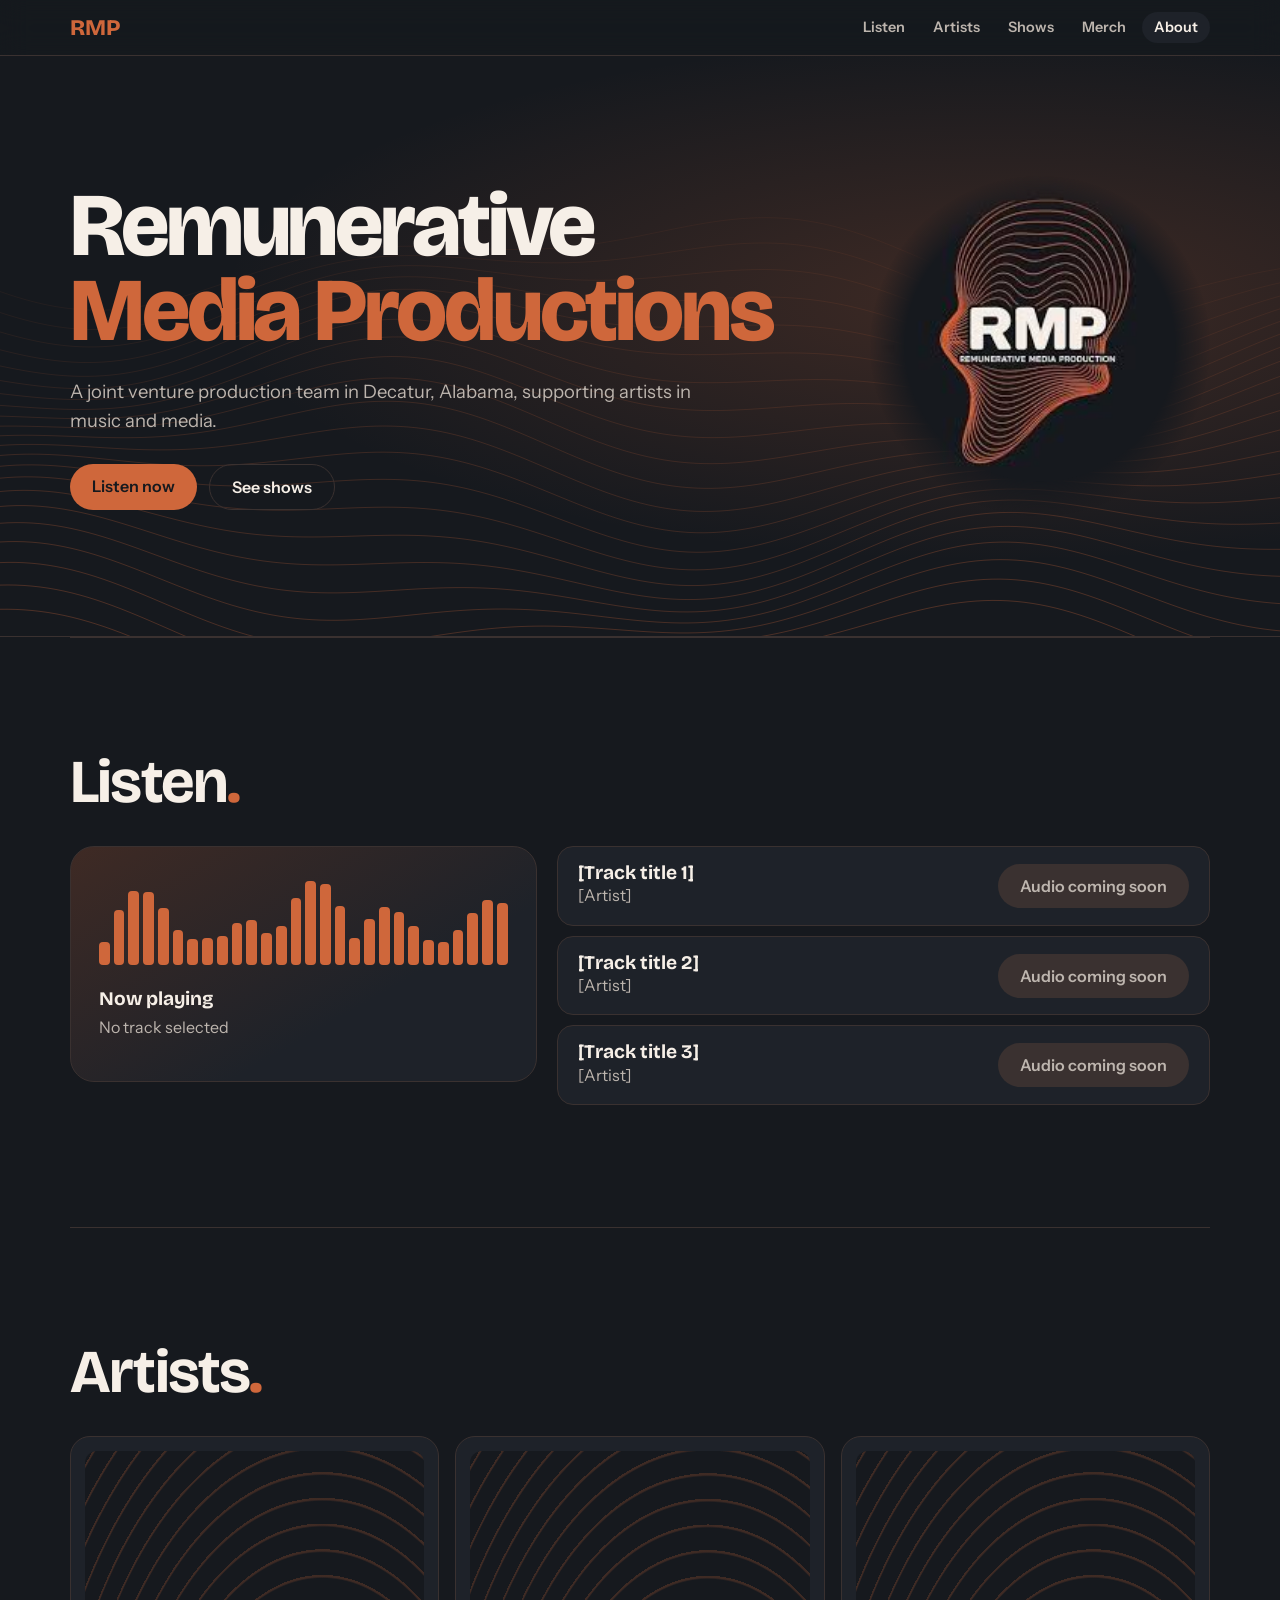
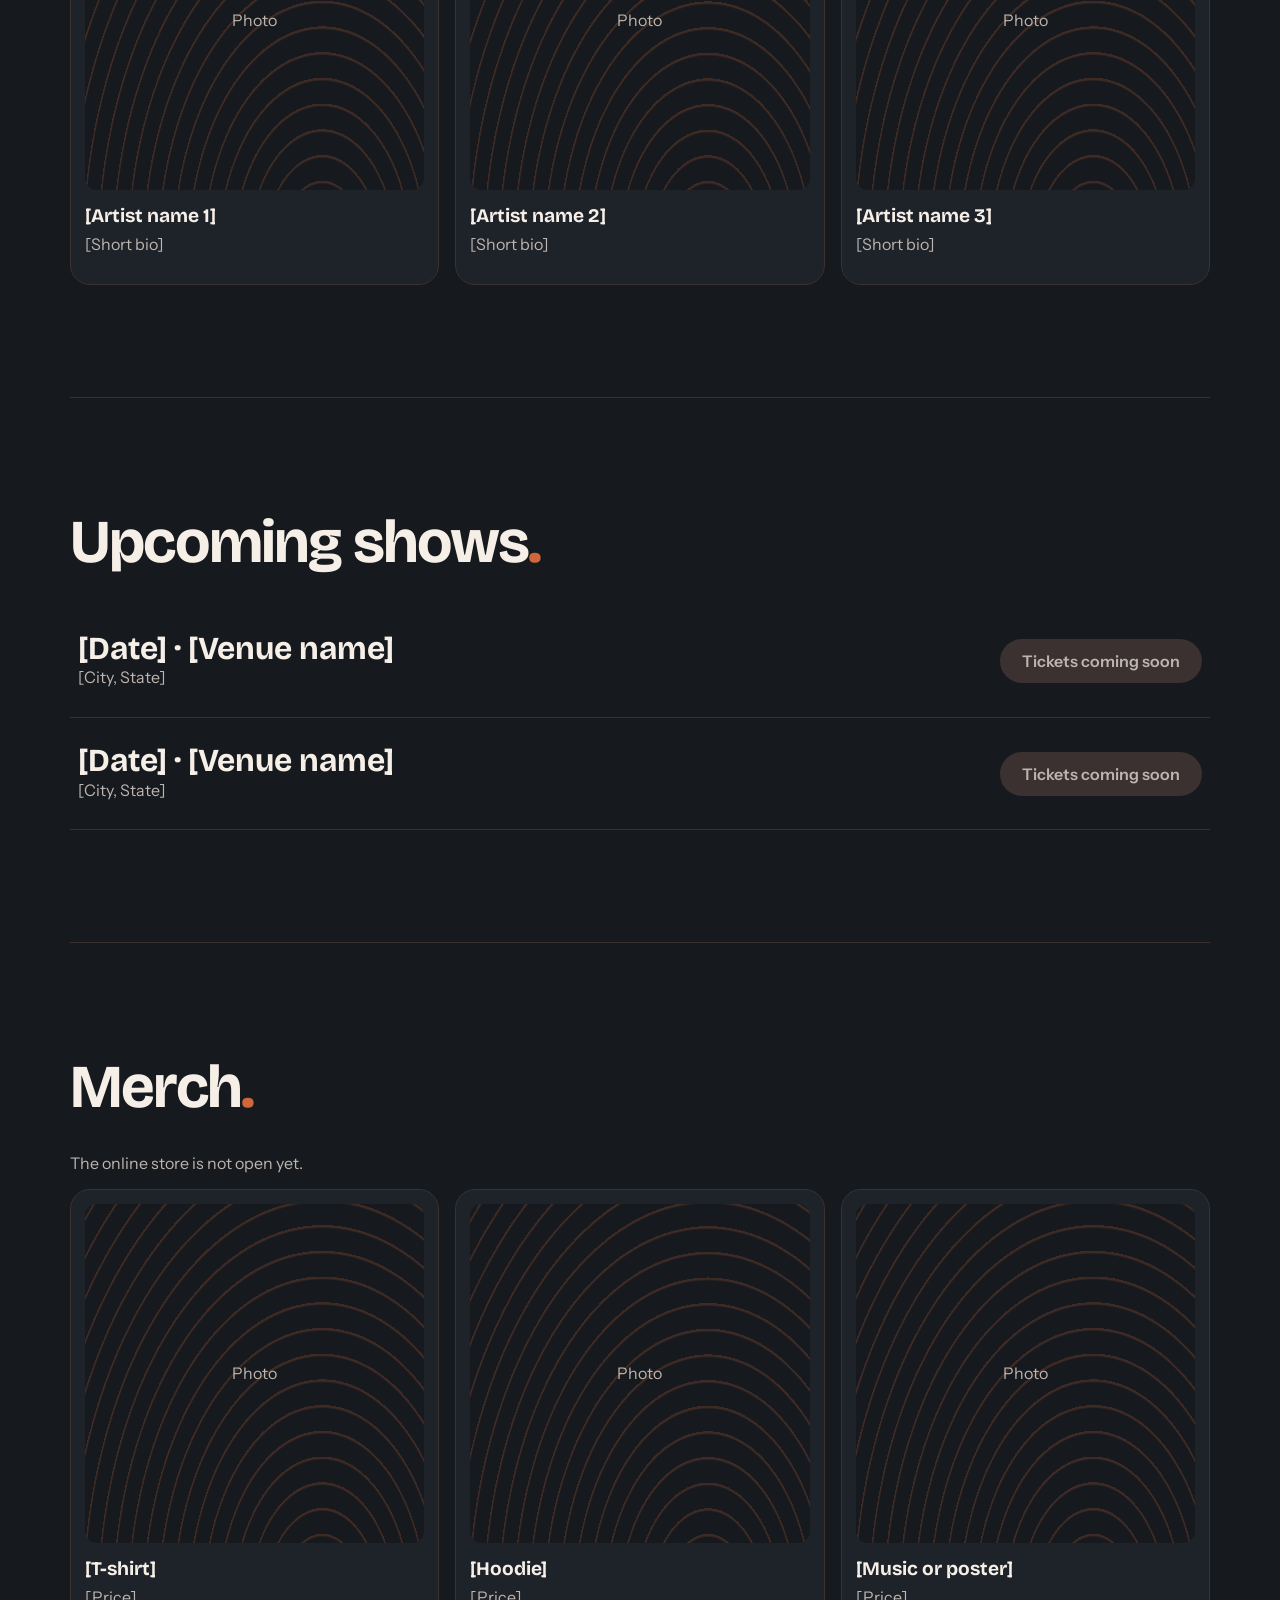
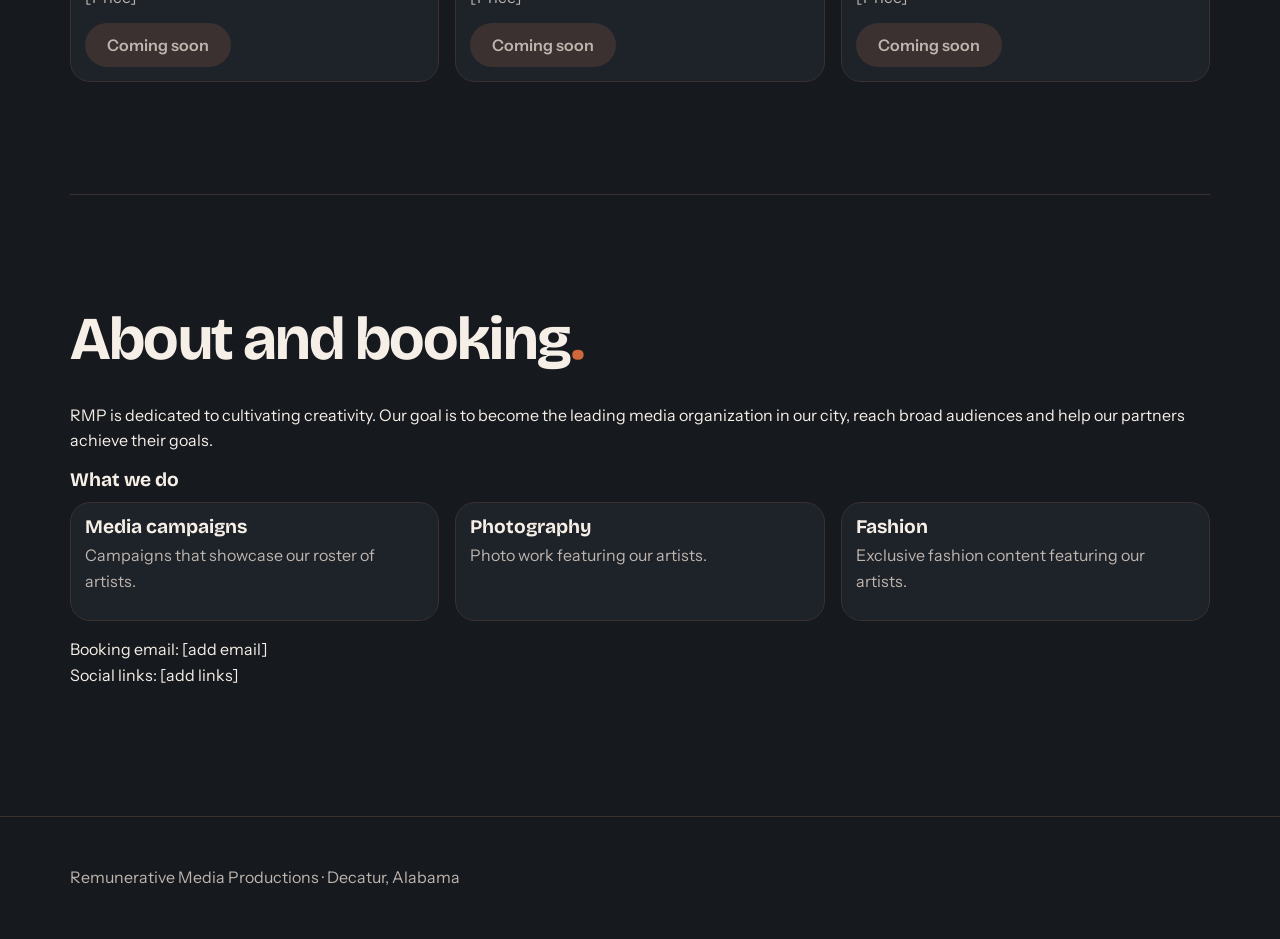
==== index.html @ e1a63968 "Create index.html" ====
<!doctype html>
<html lang="en">
<head>
<meta charset="utf-8">
<meta name="viewport" content="width=device-width,initial-scale=1,viewport-fit=cover">
<style>body{margin:0}img{max-width:100%}[hidden]{display:none!important}</style>
</head>
<body>
<title>Remunerative Media Productions</title>
<meta name="claude:viewport-fit-sides" content="cover">
<link rel="stylesheet" href="https://fonts.googleapis.com/css2?family=Bricolage+Grotesque:opsz,wght@12..96,500;12..96,800&family=Instrument+Sans:wght@400;600&display=swap">
<style>
/* Layout: sticky nav, type-led hero, stacked sections: listen, artists, shows, merch, about */
:root{--bg:#16191e;--panel:#1e2229;--fg:#f6efe7;--muted:#bdb5ae;--line:#3a3130;--accent:#cf673b;--on:#16191e;color-scheme:dark;
--display:"Bricolage Grotesque",system-ui,sans-serif;--body:"Instrument Sans",system-ui,sans-serif}
html{scroll-behavior:smooth}
body{background:var(--bg);color:var(--fg);font:16px/1.6 var(--body)}
.wrap{max-width:1000px;margin:auto;padding-left:max(16px,env(safe-area-inset-left,0px));padding-right:max(16px,env(safe-area-inset-right,0px))}
body::before{content:"";position:fixed;inset:0 0 auto;height:env(safe-area-inset-top,0px);background:var(--bg);z-index:10}
header{position:sticky;top:env(safe-area-inset-top,0px);background:var(--bg);border-bottom:1px solid var(--line);z-index:5}
nav{display:flex;flex-wrap:wrap;gap:4px 20px;align-items:center;padding-block:12px}
nav a{color:var(--fg);text-decoration:none;font-weight:600}nav a:hover{text-decoration:underline}
nav .logo{color:var(--accent)!important;font:800 1.4rem var(--display);margin-right:auto}
a:focus-visible,button:focus-visible{outline:3px solid var(--accent);outline-offset:2px}
h1,h2,h3{font-family:var(--display);line-height:1.05;margin:0;text-wrap:balance}
h1{font-size:clamp(2.6rem,9vw,5.5rem);font-weight:800}
h2{color:var(--accent);font-size:2rem;margin-bottom:20px}h3{font-size:1.2rem}
.hero{padding-block:48px;display:flex;flex-wrap:wrap-reverse;gap:24px;align-items:center;justify-content:space-between}.hero>div{flex:1 1 420px;min-width:0}.hero h1{font-size:clamp(2.2rem,7vw,4.2rem)}.hero img{width:225px;margin-inline:auto}.hero p{color:var(--muted);max-width:55ch;font-size:1.15rem}
section{padding-block:48px;border-top:1px solid var(--line);scroll-margin-top:70px}
button,.btn{font:600 1rem var(--body);background:var(--accent);color:var(--on);border:0;border-radius:4px;padding:10px 18px;cursor:pointer;text-decoration:none;display:inline-block}
button:disabled{background:var(--line);color:var(--muted);cursor:default}
.grid{display:grid;grid-template-columns:repeat(auto-fit,minmax(220px,1fr));gap:16px}
.card{background:var(--panel);border:1px solid var(--line);padding:16px;min-width:0}
.art{aspect-ratio:1;border:2px dashed var(--line);display:grid;place-items:center;color:var(--muted);margin-bottom:12px}
.card p,.sub{color:var(--muted);margin:6px 0 12px}
ul{list-style:none;margin:0;padding:0}
li.row{display:flex;flex-wrap:wrap;gap:8px 20px;align-items:center;justify-content:space-between;padding:14px 0;border-bottom:1px solid var(--line)}
li.row div{min-width:0}li.row span{display:block;color:var(--muted)}
audio{width:100%;margin-top:16px}
footer{border-top:1px solid var(--line);padding-block:24px;color:var(--muted)}

/* modern layer */
:root{--glow:rgba(207,103,59,.22)}
body{overflow-x:clip}
.wrap{max-width:1140px}
header{background:rgba(22,25,30,.72);backdrop-filter:blur(14px);-webkit-backdrop-filter:blur(14px)}
nav a:not(.logo){font-size:.9rem;padding:4px 12px;border-radius:99px;color:var(--muted);transition:.2s}
nav a:not(.logo):hover,nav a[aria-current]{background:var(--panel);color:var(--fg);text-decoration:none}
nav{gap:4px}
button,.btn{border-radius:99px;padding:12px 22px;transition:transform .2s,box-shadow .2s}
button:not(:disabled):hover,.btn:hover{transform:translateY(-2px);box-shadow:0 8px 24px var(--glow)}
.ghost{background:transparent;color:var(--fg);border:1px solid var(--line)}
.stage{position:relative;isolation:isolate;border-bottom:1px solid var(--line);background:radial-gradient(ellipse at 78% 42%,var(--glow),transparent 55%)}
#waves{position:absolute;inset:0;width:100%;height:100%;z-index:-1;opacity:.35}
.hero{padding-block:clamp(56px,10vw,120px);flex-wrap:wrap-reverse}
.hero>div{flex-basis:520px}
.hero h1{font-size:clamp(2.3rem,8.4vw,5.6rem);letter-spacing:-.035em;line-height:.95}
.hero h1 em{font-style:normal;color:var(--accent);display:block}
.hero p{margin:24px 0 28px}
.actions{display:flex;flex-wrap:wrap;gap:12px}
.hero img{width:min(340px,80vw);height:auto;border-radius:50%;-webkit-mask-image:radial-gradient(circle,#000 56%,transparent 71%);mask-image:radial-gradient(circle,#000 56%,transparent 71%)}
section{padding-block:clamp(64px,9vw,112px);scroll-margin-top:90px}
h2{color:var(--fg);font-size:clamp(2.2rem,6vw,3.8rem);letter-spacing:-.03em;margin-bottom:32px}
h2::after{content:".";color:var(--accent)}
.card{border-radius:20px;padding:14px;transition:transform .25s,border-color .25s}
.card:hover{transform:translateY(-6px);border-color:var(--accent)}
.art{border:0;border-radius:12px;background:repeating-radial-gradient(ellipse at 70% 120%,transparent 0 13px,var(--glow) 14px 15px),var(--bg);margin-bottom:16px}
.deck{display:grid;grid-template-columns:minmax(0,1fr) minmax(0,1.4fr);gap:20px;align-items:start}
.now{background:linear-gradient(150deg,var(--glow),var(--panel) 65%);border:1px solid var(--line);border-radius:24px;padding:28px}
.bars{display:flex;align-items:end;gap:4px;height:90px;margin-bottom:24px}
.bars i{flex:1;background:var(--accent);border-radius:4px;height:var(--h);transform-origin:bottom}
.playing .bars i{animation:beat .8s ease-in-out infinite alternate;animation-delay:var(--d)}
@keyframes beat{to{transform:scaleY(.3)}}
#tracks li.row{background:var(--panel);border:1px solid var(--line);border-radius:16px;padding:16px 20px;margin-bottom:10px}
#showList li.row{padding:26px 8px;transition:background .2s,padding .2s}
#showList li.row:hover{background:var(--panel);padding-inline:20px}
#showList h3{font-size:clamp(1.3rem,3.5vw,2rem)}
footer{padding-block:48px}
@media(max-width:720px){.deck{grid-template-columns:minmax(0,1fr)}nav .logo{width:100%}nav a:not(.logo){padding:4px 8px}section{scroll-margin-top:110px}}
@media(prefers-reduced-motion:reduce){html{scroll-behavior:auto}*{transition:none!important;animation:none!important}}
</style>
<header><nav class="wrap" aria-label="Main">
<a class="logo" href="#home">RMP</a><a href="#listen">Listen</a><a href="#artists">Artists</a><a href="#shows">Shows</a><a href="#merch">Merch</a><a href="#about">About</a>
</nav></header>
<main>
<div class="stage"><canvas id="waves" aria-hidden="true"></canvas><div class="hero wrap" id="home"><div><h1>Remunerative <em>Media Productions</em></h1>
<p>A joint venture production team in Decatur, Alabama, supporting artists in music and media.</p><div class="actions"><a class="btn" href="#listen">Listen now</a><a class="btn ghost" href="#shows">See shows</a></div></div><img src="[data-uri]" width="225" height="225" alt="RMP logo: Remunerative Media Production"></div></div>
<div class="wrap">
<section id="listen"><h2>Listen</h2><div class="deck"><div class="now" id="deck"><div class="bars" id="bars" aria-hidden="true"></div><h3>Now playing</h3><p class="sub" id="now" aria-live="polite">No track selected</p><audio id="player" controls hidden></audio></div><ul id="tracks"></ul></div></section>
<section id="artists"><h2>Artists</h2><div class="grid" id="artistList"></div></section>
<section id="shows"><h2>Upcoming shows</h2><ul id="showList"></ul></section>
<section id="merch"><h2>Merch</h2><p class="sub">The online store is not open yet.</p><div class="grid" id="merchList"></div></section>
<section id="about"><h2>About and booking</h2><p>RMP is dedicated to cultivating creativity. Our goal is to become the leading media organization in our city, reach broad audiences and help our partners achieve their goals.</p><h3>What we do</h3><div class="grid" style="margin:12px 0"><div class="card"><h3>Media campaigns</h3><p>Campaigns that showcase our roster of artists.</p></div><div class="card"><h3>Photography</h3><p>Photo work featuring our artists.</p></div><div class="card"><h3>Fashion</h3><p>Exclusive fashion content featuring our artists.</p></div></div><p>Booking email: [add email]<br>Social links: [add links]</p></section>
</div></main>
<footer><div class="wrap">Remunerative Media Productions · Decatur, Alabama</div></footer>
<script>
/* EDIT YOUR CONTENT HERE. For audio, set src to an MP3 path such as "music/song.mp3". For merch, set url to a store product link. */
const tracks=[{title:"[Track title 1]",artist:"[Artist]",src:""},{title:"[Track title 2]",artist:"[Artist]",src:""},{title:"[Track title 3]",artist:"[Artist]",src:""}];
const artists=[{name:"[Artist name 1]",bio:"[Short bio]"},{name:"[Artist name 2]",bio:"[Short bio]"},{name:"[Artist name 3]",bio:"[Short bio]"}];
const shows=[{date:"[Date]",venue:"[Venue name]",city:"[City, State]",url:""},{date:"[Date]",venue:"[Venue name]",city:"[City, State]",url:""}];
const merch=[{name:"[T-shirt]",price:"[Price]",url:""},{name:"[Hoodie]",price:"[Price]",url:""},{name:"[Music or poster]",price:"[Price]",url:""}];

function el(tag,text,cls){const e=document.createElement(tag);if(text)e.textContent=text;if(cls)e.className=cls;return e}
function action(url,label,off){if(url){const a=el("a",label,"btn");a.href=url;a.target="_blank";a.rel="noopener";return a}const b=el("button",off);b.disabled=true;return b}
function row(title,detail,control){const li=el("li","","row"),d=el("div");d.append(el("h3",title),el("span",detail));li.append(d,control);return li}
const player=document.getElementById("player"),now=document.getElementById("now");
tracks.forEach(t=>{const b=el("button",t.src?"Play":"Audio coming soon");b.disabled=!t.src;
b.onclick=()=>{player.hidden=false;player.src=t.src;now.textContent="Selected: "+t.title;player.play().catch(()=>now.textContent="Could not play "+t.title+". Check the file path.")};
document.getElementById("tracks").append(row(t.title,t.artist,b))});
function card(box,title,detail,extra){const c=el("div","","card");c.append(el("div","Photo","art"),el("h3",title),el("p",detail));if(extra)c.append(extra);document.getElementById(box).append(c)}
artists.forEach(a=>card("artistList",a.name,a.bio));
merch.forEach(m=>card("merchList",m.name,m.price,action(m.url,"Buy","Coming soon")));
shows.forEach(s=>document.getElementById("showList").append(row(s.date+" · "+s.venue,s.city,action(s.url,"Tickets","Tickets coming soon"))));

for(let i=0;i<28;i++){const b=document.createElement("i");b.style.setProperty("--h",(25+70*Math.abs(Math.sin(i*.55)*Math.cos(i*.21)))+"%");b.style.setProperty("--d",-(i%7)*.13+"s");document.getElementById("bars").append(b)}
["playing","pause","ended","emptied","waiting"].forEach(n=>player.addEventListener(n,()=>document.getElementById("deck").classList.toggle("playing",n==="playing")));
const cv=document.getElementById("waves"),cx=cv.getContext("2d"),still=matchMedia("(prefers-reduced-motion: reduce)");
let seen=true;
function draw(t){const w=cv.clientWidth,h=cv.clientHeight,r=Math.min(devicePixelRatio||1,2);
if(cv.width!==Math.round(w*r)||cv.height!==Math.round(h*r)){cv.width=Math.round(w*r);cv.height=Math.round(h*r)}
cx.setTransform(r,0,0,r,0,0);cx.clearRect(0,0,w,h);cx.strokeStyle="#cf673b";cx.lineWidth=1;
for(let k=0;k<22;k++){cx.beginPath();for(let x=0;x<=w+8;x+=8){const y=h*.35+k*h*.032+Math.sin(x*.006+k*.22+t*.00035)*34+Math.sin(x*.013-k*.13+t*.0002)*18;x?cx.lineTo(x,y):cx.moveTo(x,y)}cx.globalAlpha=.2+k/32;cx.stroke()}}
function loop(t){if(seen)draw(still.matches?0:t);requestAnimationFrame(loop)}
new IntersectionObserver(e=>seen=e[0].isIntersecting).observe(cv);requestAnimationFrame(loop);
const links=[...document.querySelectorAll('nav a:not(.logo)')];
const spy=new IntersectionObserver(es=>es.forEach(e=>{if(e.isIntersecting)links.forEach(a=>a.hash==="#"+e.target.id?a.setAttribute("aria-current","true"):a.removeAttribute("aria-current"))}),{rootMargin:"-30% 0px -60% 0px"});
document.querySelectorAll("section").forEach(x=>spy.observe(x));
</script>
</body>
</html>
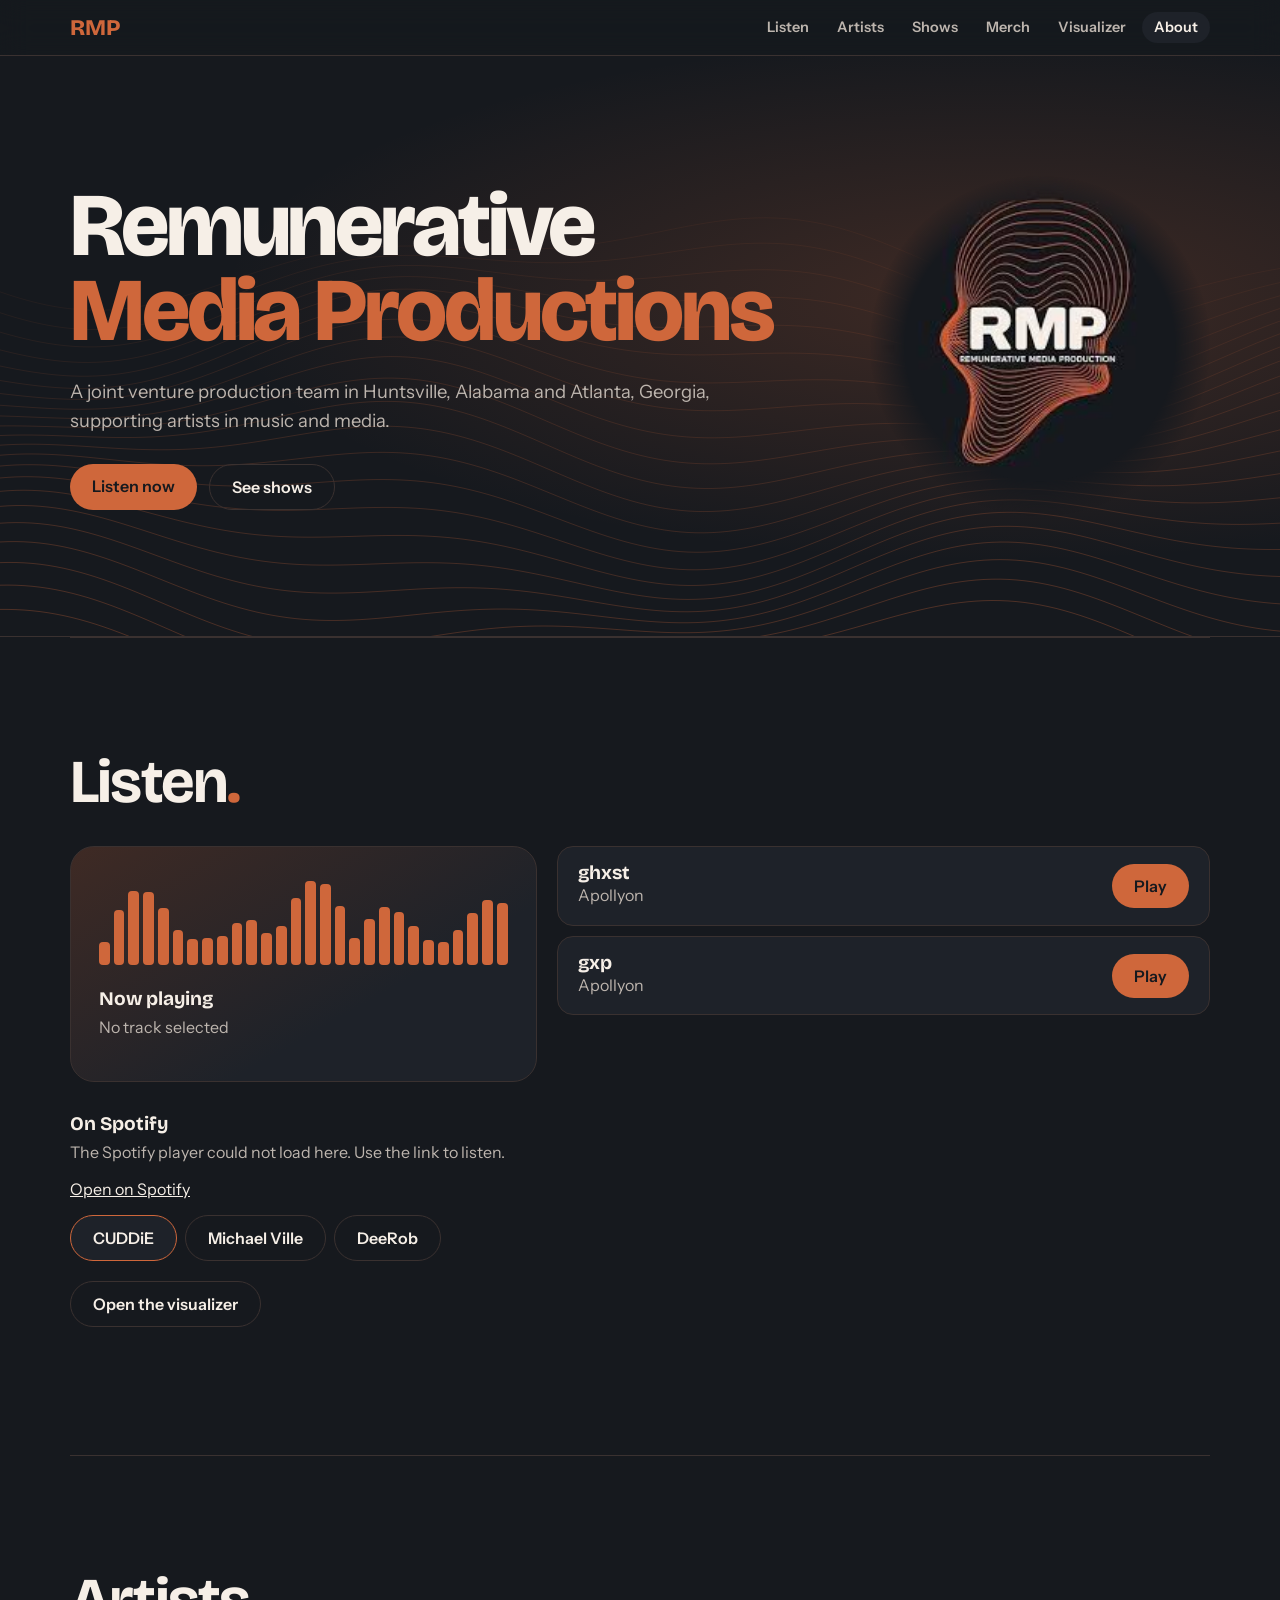
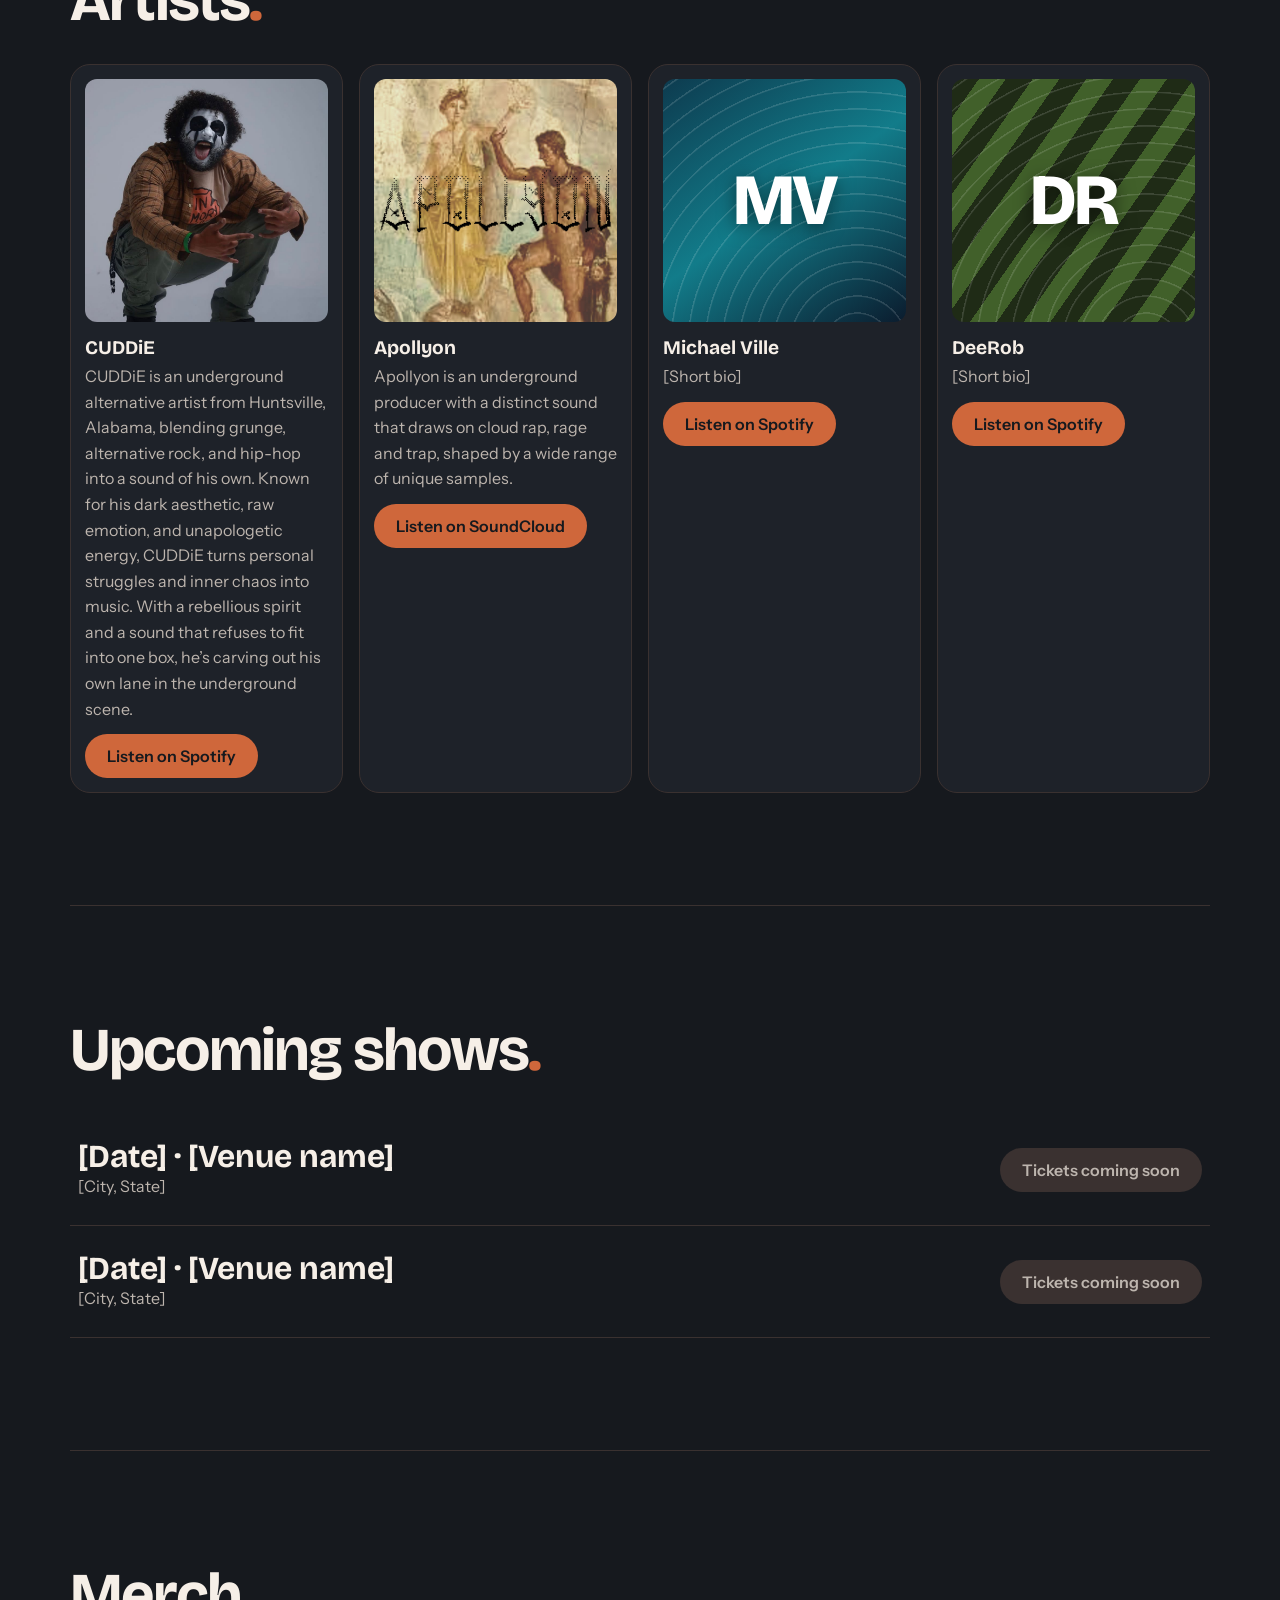
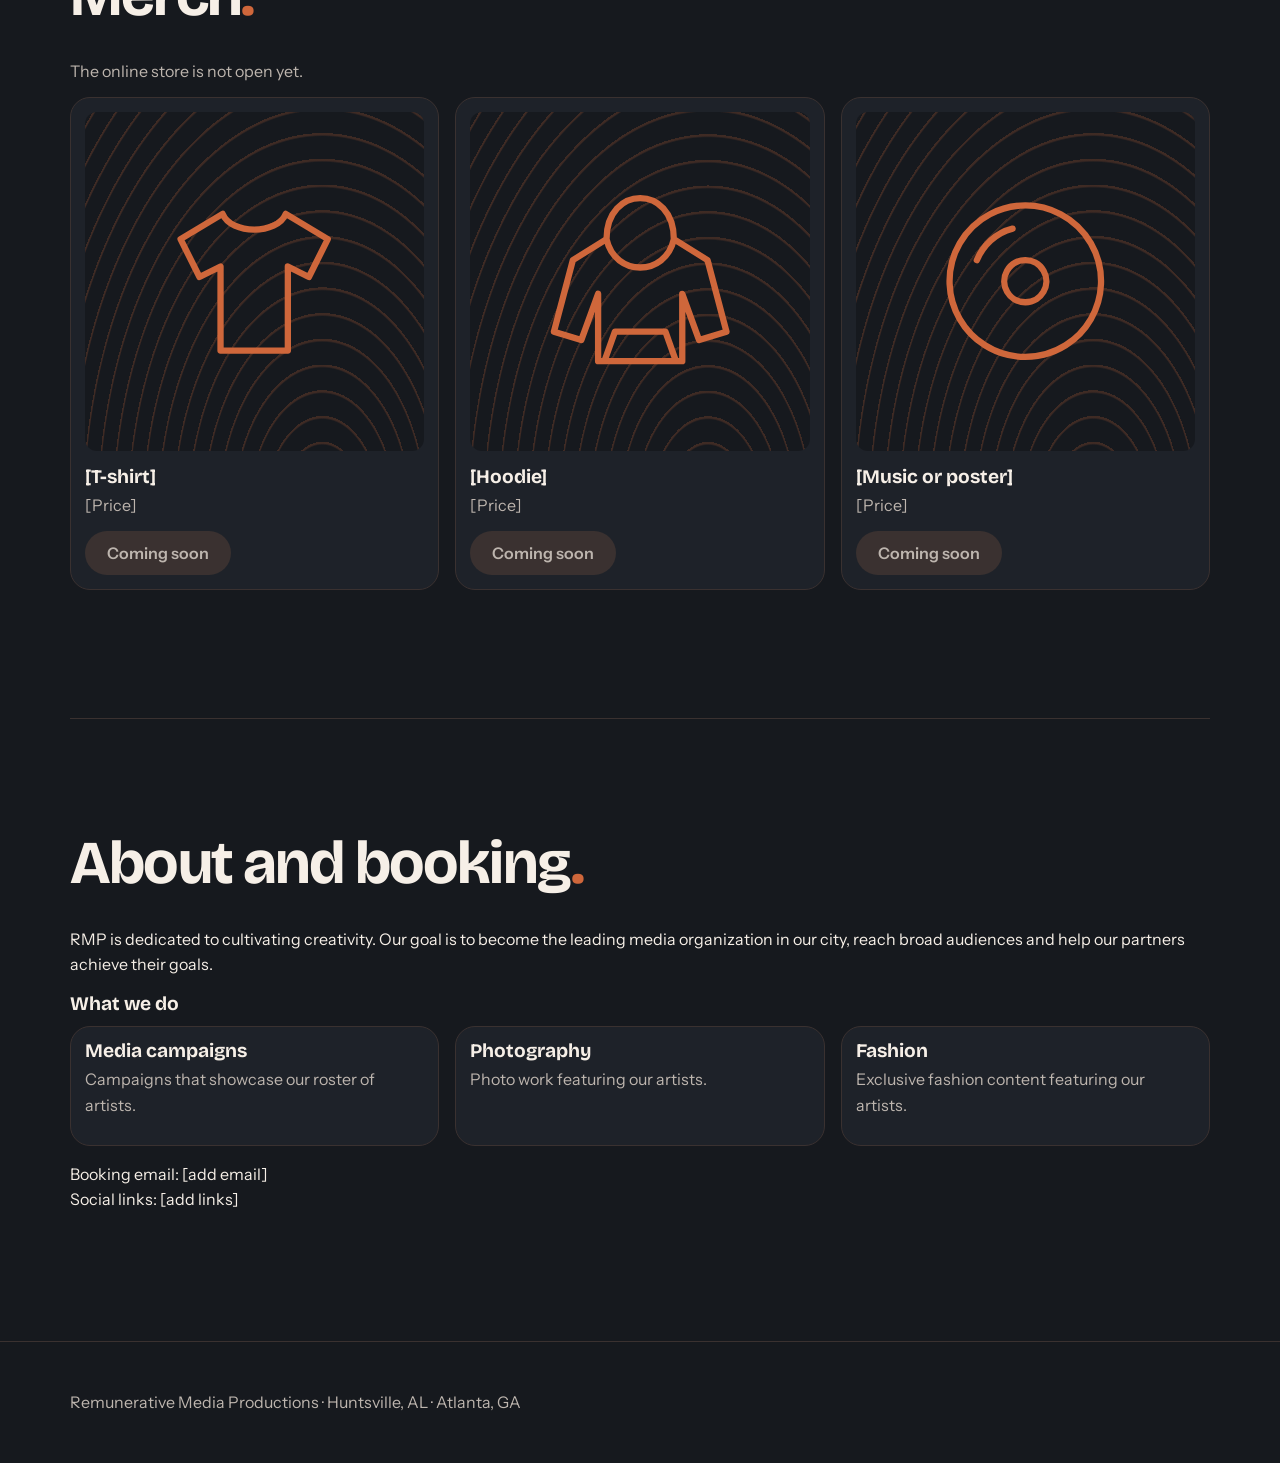
==== commit 731459e0: "changes" ====
--- a/index.html
+++ b/index.html
@@ -4,8 +4,6 @@
 <meta charset="utf-8">
 <meta name="viewport" content="width=device-width,initial-scale=1,viewport-fit=cover">
 <style>body{margin:0}img{max-width:100%}[hidden]{display:none!important}</style>
-</head>
-<body>
 <title>Remunerative Media Productions</title>
 <meta name="claude:viewport-fit-sides" content="cover">
 <link rel="stylesheet" href="https://fonts.googleapis.com/css2?family=Bricolage+Grotesque:opsz,wght@12..96,500;12..96,800&family=Instrument+Sans:wght@400;600&display=swap">
@@ -78,38 +76,67 @@
 footer{padding-block:48px}
 @media(max-width:720px){.deck{grid-template-columns:minmax(0,1fr)}nav .logo{width:100%}nav a:not(.logo){padding:4px 8px}section{scroll-margin-top:110px}}
 @media(prefers-reduced-motion:reduce){html{scroll-behavior:auto}*{transition:none!important;animation:none!important}}
+.spotify{margin:32px 0 20px}.spotify:empty{display:none}
+.sp-list{display:flex;flex-wrap:wrap;gap:8px;margin:12px 0}
+.sp-list button{background:transparent;color:var(--fg);border:1px solid var(--line)}.sp-list button[aria-pressed="true"]{border-color:var(--accent);background:var(--panel)}
+.sp-out{color:var(--fg)}
+.shot{width:100%;aspect-ratio:1;object-fit:cover;border-radius:12px;margin-bottom:16px;display:block}
+select{width:100%;margin:0 0 12px;padding:10px;background:var(--bg);color:var(--fg);border:1px solid var(--line);border-radius:8px;font:inherit}
+.cart{margin-top:24px;background:var(--panel);border:1px solid var(--line);border-radius:20px;padding:20px}
+.qty{display:flex;gap:10px;align-items:center}.qty button{padding:6px 14px}
+@media(max-width:720px){nav a:not(.logo){font-size:.82rem;padding:4px 6px}}
+.cover{position:relative;overflow:hidden}
+.cover::after{content:"";position:absolute;inset:0;background:repeating-radial-gradient(circle at 80% 110%,transparent 0 15px,#fff2 16px 17px)}
+.cover span{font:800 4.5rem/1 var(--display);color:#fff;letter-spacing:-.04em;text-shadow:0 4px 18px #0008}
+.art svg{width:62%;height:62%;fill:none;stroke:var(--accent);stroke-width:3;stroke-linejoin:round;stroke-linecap:round}
 </style>
+</head>
+<body>
 <header><nav class="wrap" aria-label="Main">
-<a class="logo" href="#home">RMP</a><a href="#listen">Listen</a><a href="#artists">Artists</a><a href="#shows">Shows</a><a href="#merch">Merch</a><a href="#about">About</a>
+<a class="logo" href="#home">RMP</a><a href="#listen">Listen</a><a href="#artists">Artists</a><a href="#shows">Shows</a><a href="#merch">Merch</a><a href="visualizer.html">Visualizer</a><a href="#about">About</a>
 </nav></header>
 <main>
 <div class="stage"><canvas id="waves" aria-hidden="true"></canvas><div class="hero wrap" id="home"><div><h1>Remunerative <em>Media Productions</em></h1>
-<p>A joint venture production team in Decatur, Alabama, supporting artists in music and media.</p><div class="actions"><a class="btn" href="#listen">Listen now</a><a class="btn ghost" href="#shows">See shows</a></div></div><img src="[data-uri]" width="225" height="225" alt="RMP logo: Remunerative Media Production"></div></div>
+<p>A joint venture production team in Huntsville, Alabama and Atlanta, Georgia, supporting artists in music and media.</p><div class="actions"><a class="btn" href="#listen">Listen now</a><a class="btn ghost" href="#shows">See shows</a></div></div><img src="[data-uri]" width="225" height="225" alt="RMP logo: Remunerative Media Production"></div></div>
 <div class="wrap">
-<section id="listen"><h2>Listen</h2><div class="deck"><div class="now" id="deck"><div class="bars" id="bars" aria-hidden="true"></div><h3>Now playing</h3><p class="sub" id="now" aria-live="polite">No track selected</p><audio id="player" controls hidden></audio></div><ul id="tracks"></ul></div></section>
+<section id="listen"><h2>Listen</h2><div class="deck"><div class="now" id="deck"><div class="bars" id="bars" aria-hidden="true"></div><h3>Now playing</h3><p class="sub" id="now" aria-live="polite">No track selected</p><audio id="player" controls hidden></audio></div><ul id="tracks"></ul></div>
+<div class="spotify"><h3>On Spotify</h3><p class="sub" id="spStatus" aria-live="polite"></p><div class="sp-list" id="spList"></div><div id="spHost"></div></div>
+<p><a class="btn ghost" href="visualizer.html">Open the visualizer</a></p></section>
 <section id="artists"><h2>Artists</h2><div class="grid" id="artistList"></div></section>
 <section id="shows"><h2>Upcoming shows</h2><ul id="showList"></ul></section>
-<section id="merch"><h2>Merch</h2><p class="sub">The online store is not open yet.</p><div class="grid" id="merchList"></div></section>
+<section id="merch"><h2>Merch</h2><p class="sub" id="merchNote" aria-live="polite"></p><div class="grid" id="merchList"></div>
+<div id="cart" class="cart" hidden><h3>Your cart</h3><ul id="cartLines"></ul><p id="cartTotal"></p><p class="sub">Taxes and shipping are calculated at checkout.</p><a class="btn" id="checkout" href="#merch" target="_blank" rel="noopener">Check out on Shopify</a></div><p id="cartMsg" role="status"></p></section>
 <section id="about"><h2>About and booking</h2><p>RMP is dedicated to cultivating creativity. Our goal is to become the leading media organization in our city, reach broad audiences and help our partners achieve their goals.</p><h3>What we do</h3><div class="grid" style="margin:12px 0"><div class="card"><h3>Media campaigns</h3><p>Campaigns that showcase our roster of artists.</p></div><div class="card"><h3>Photography</h3><p>Photo work featuring our artists.</p></div><div class="card"><h3>Fashion</h3><p>Exclusive fashion content featuring our artists.</p></div></div><p>Booking email: [add email]<br>Social links: [add links]</p></section>
 </div></main>
-<footer><div class="wrap">Remunerative Media Productions · Decatur, Alabama</div></footer>
+<footer><div class="wrap">Remunerative Media Productions · Huntsville, AL · Atlanta, GA</div></footer>
+<script src="config.js"></script>
+<script src="spotify.js"></script>
+<script src="shopify.js"></script>
 <script>
-/* EDIT YOUR CONTENT HERE. For audio, set src to an MP3 path such as "music/song.mp3". For merch, set url to a store product link. */
-const tracks=[{title:"[Track title 1]",artist:"[Artist]",src:""},{title:"[Track title 2]",artist:"[Artist]",src:""},{title:"[Track title 3]",artist:"[Artist]",src:""}];
-const artists=[{name:"[Artist name 1]",bio:"[Short bio]"},{name:"[Artist name 2]",bio:"[Short bio]"},{name:"[Artist name 3]",bio:"[Short bio]"}];
+/* Music and store settings live in config.js. Artists and shows are edited here. */
+const tracks=(window.RMP_CONFIG||{}).tracks||[];
+const artists=[
+{name:"CUDDiE",photo:"images/cuddie.jpg",mono:"C",bg:"radial-gradient(circle at 30% 25%,#f2a65a,#a63d2f 45%,#241018 80%)",bio:"CUDDiE is an underground alternative artist from Huntsville, Alabama, blending grunge, alternative rock, and hip-hop into a sound of his own. Known for his dark aesthetic, raw emotion, and unapologetic energy, CUDDiE turns personal struggles and inner chaos into music. With a rebellious spirit and a sound that refuses to fit into one box, he’s carving out his own lane in the underground scene.",service:"Spotify",url:"https://open.spotify.com/artist/0et1CCt24jLPLWmpxeSzAU"},
+{name:"Apollyon",photo:"images/apollyon.jpg",mono:"A",bg:"conic-gradient(from 210deg at 50% 60%,#12091f,#5b2a86,#12091f,#2d1650,#12091f)",bio:"Apollyon is an underground producer with a distinct sound that draws on cloud rap, rage and trap, shaped by a wide range of unique samples.",service:"SoundCloud",url:"https://soundcloud.com/loser5808"},
+{name:"Michael Ville",photo:"",mono:"MV",bg:"linear-gradient(145deg,#0d3b4f,#127c8a 50%,#0b1c2e)",bio:"[Short bio]",service:"Spotify",url:"https://open.spotify.com/artist/5wnL8RsFqPUj7MmhVpn0kH"},
+{name:"DeeRob",photo:"",mono:"DR",bg:"repeating-linear-gradient(125deg,#1f2b16 0 22px,#41602a 22px 44px)",bio:"[Short bio]",service:"Spotify",url:"https://open.spotify.com/artist/34RJGeJC1CIjwByYzoyNDS"}];
 const shows=[{date:"[Date]",venue:"[Venue name]",city:"[City, State]",url:""},{date:"[Date]",venue:"[Venue name]",city:"[City, State]",url:""}];
-const merch=[{name:"[T-shirt]",price:"[Price]",url:""},{name:"[Hoodie]",price:"[Price]",url:""},{name:"[Music or poster]",price:"[Price]",url:""}];
 
 function el(tag,text,cls){const e=document.createElement(tag);if(text)e.textContent=text;if(cls)e.className=cls;return e}
 function action(url,label,off){if(url){const a=el("a",label,"btn");a.href=url;a.target="_blank";a.rel="noopener";return a}const b=el("button",off);b.disabled=true;return b}
 function row(title,detail,control){const li=el("li","","row"),d=el("div");d.append(el("h3",title),el("span",detail));li.append(d,control);return li}
 const player=document.getElementById("player"),now=document.getElementById("now");
+const spotify=window.RMPSpotify?RMPSpotify.mount({items:(window.RMP_CONFIG||{}).spotify,host:document.getElementById("spHost"),list:document.getElementById("spList"),status:document.getElementById("spStatus"),onPlay:()=>player.pause()}):{pause(){}};
+player.addEventListener("play",()=>spotify.pause());
 tracks.forEach(t=>{const b=el("button",t.src?"Play":"Audio coming soon");b.disabled=!t.src;
-b.onclick=()=>{player.hidden=false;player.src=t.src;now.textContent="Selected: "+t.title;player.play().catch(()=>now.textContent="Could not play "+t.title+". Check the file path.")};
+b.onclick=()=>{spotify.pause();player.hidden=false;player.src=t.src;now.textContent="Selected: "+t.title;player.play().catch(()=>now.textContent="Could not play "+t.title+". Check the file path.")};
 document.getElementById("tracks").append(row(t.title,t.artist,b))});
 function card(box,title,detail,extra){const c=el("div","","card");c.append(el("div","Photo","art"),el("h3",title),el("p",detail));if(extra)c.append(extra);document.getElementById(box).append(c)}
-artists.forEach(a=>card("artistList",a.name,a.bio));
-merch.forEach(m=>card("merchList",m.name,m.price,action(m.url,"Buy","Coming soon")));
+artists.forEach(a=>{card("artistList",a.name,a.bio,action(a.url,"Listen on "+a.service));
+/* To use a real photo, set photo above, e.g. photo:"images/cuddie.jpg". The artwork shows if it is blank or missing. */
+const box=document.getElementById("artistList").lastChild.firstChild;box.className="art cover";box.textContent="";box.style.background=a.bg;
+const mark=el("span",a.mono);mark.setAttribute("aria-hidden","true");box.append(mark);
+if(a.photo){const img=new Image();img.alt=a.name;img.className="shot";img.onload=()=>box.replaceWith(img);img.src=a.photo}});
 shows.forEach(s=>document.getElementById("showList").append(row(s.date+" · "+s.venue,s.city,action(s.url,"Tickets","Tickets coming soon"))));
 
 for(let i=0;i<28;i++){const b=document.createElement("i");b.style.setProperty("--h",(25+70*Math.abs(Math.sin(i*.55)*Math.cos(i*.21)))+"%");b.style.setProperty("--d",-(i%7)*.13+"s");document.getElementById("bars").append(b)}
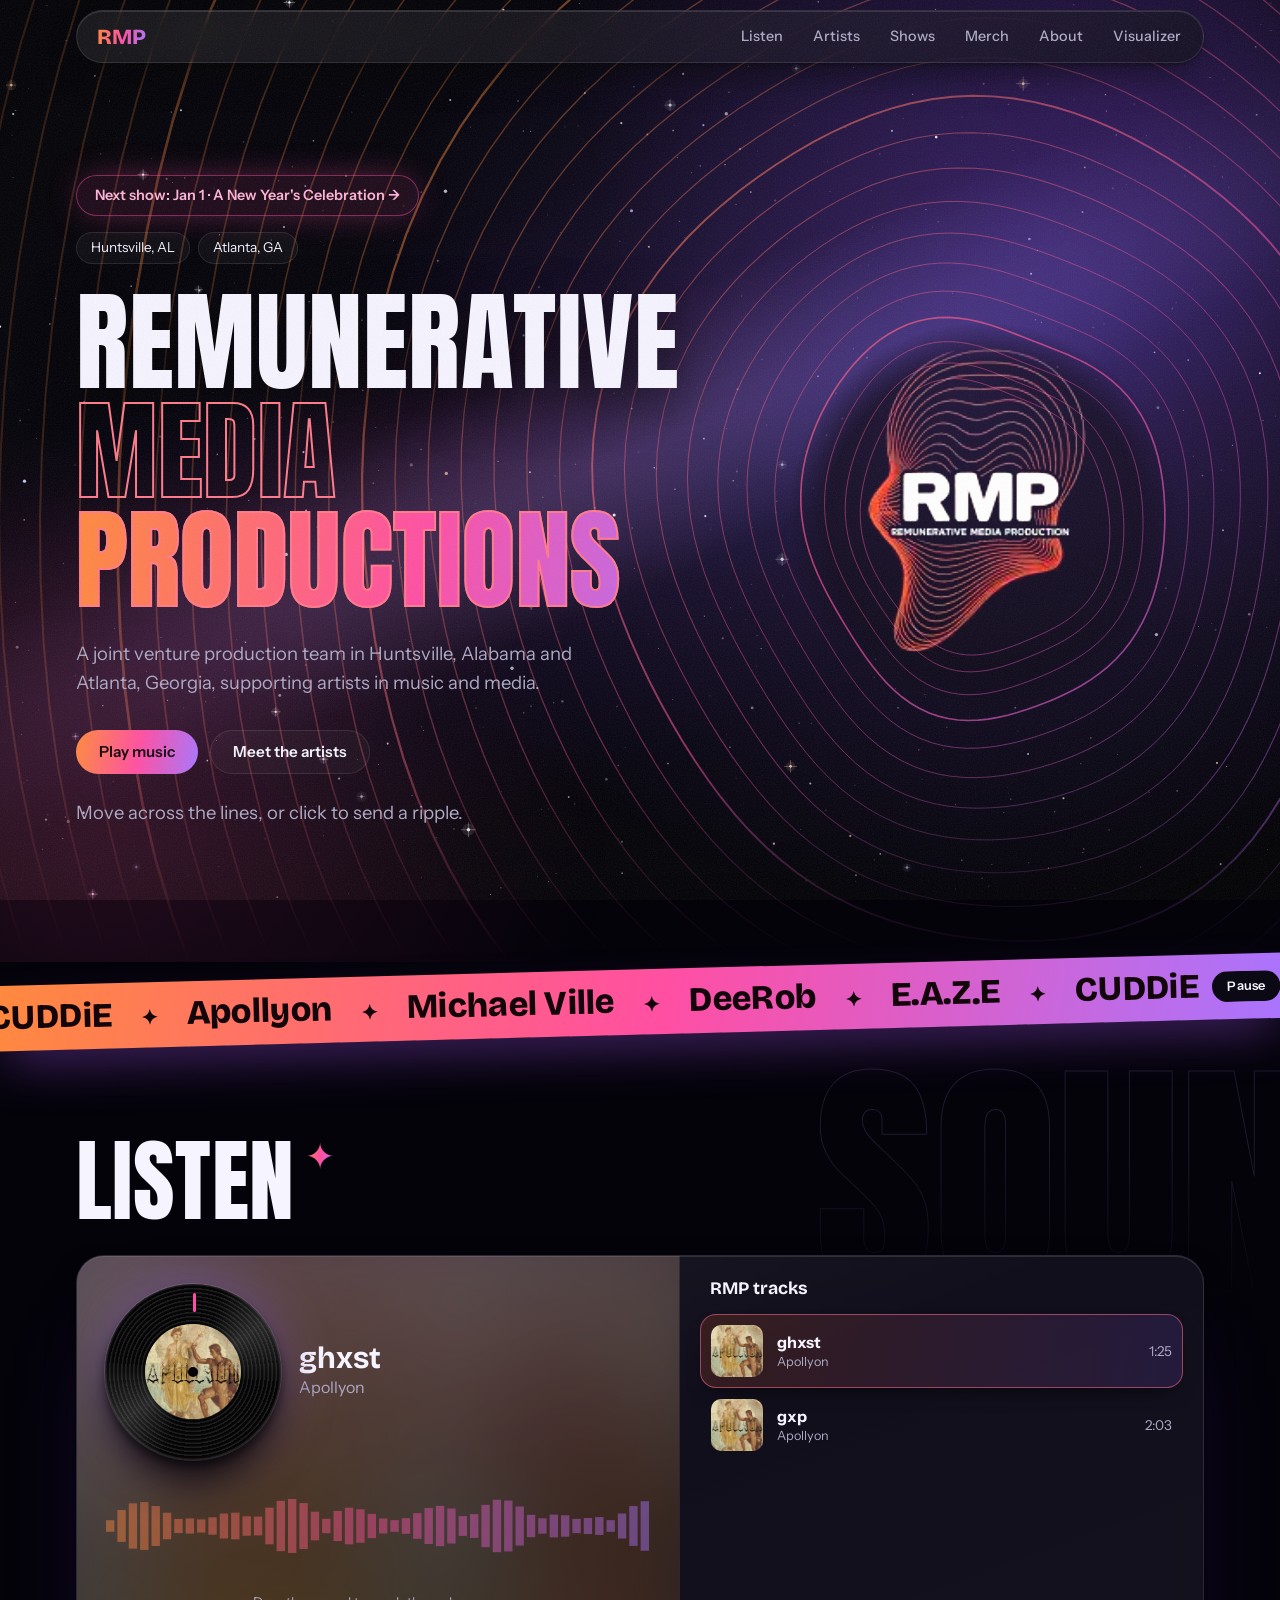
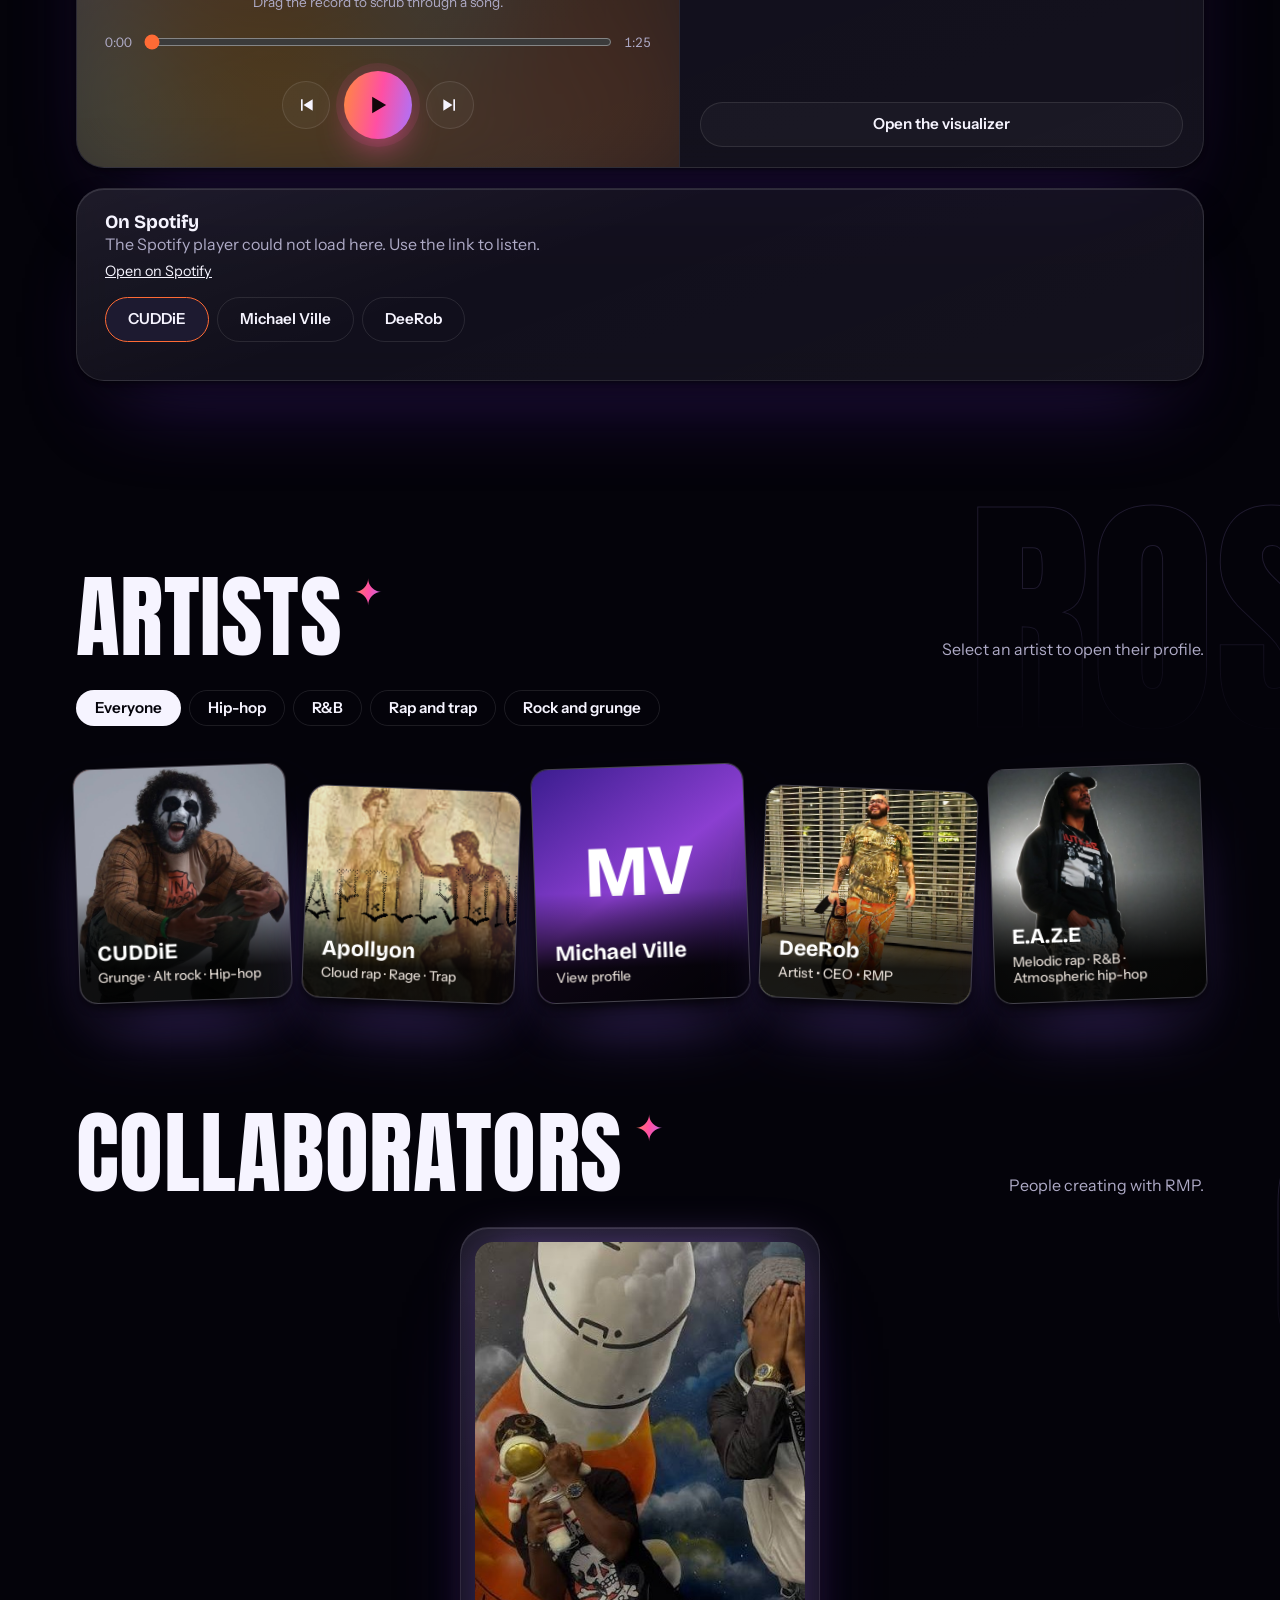
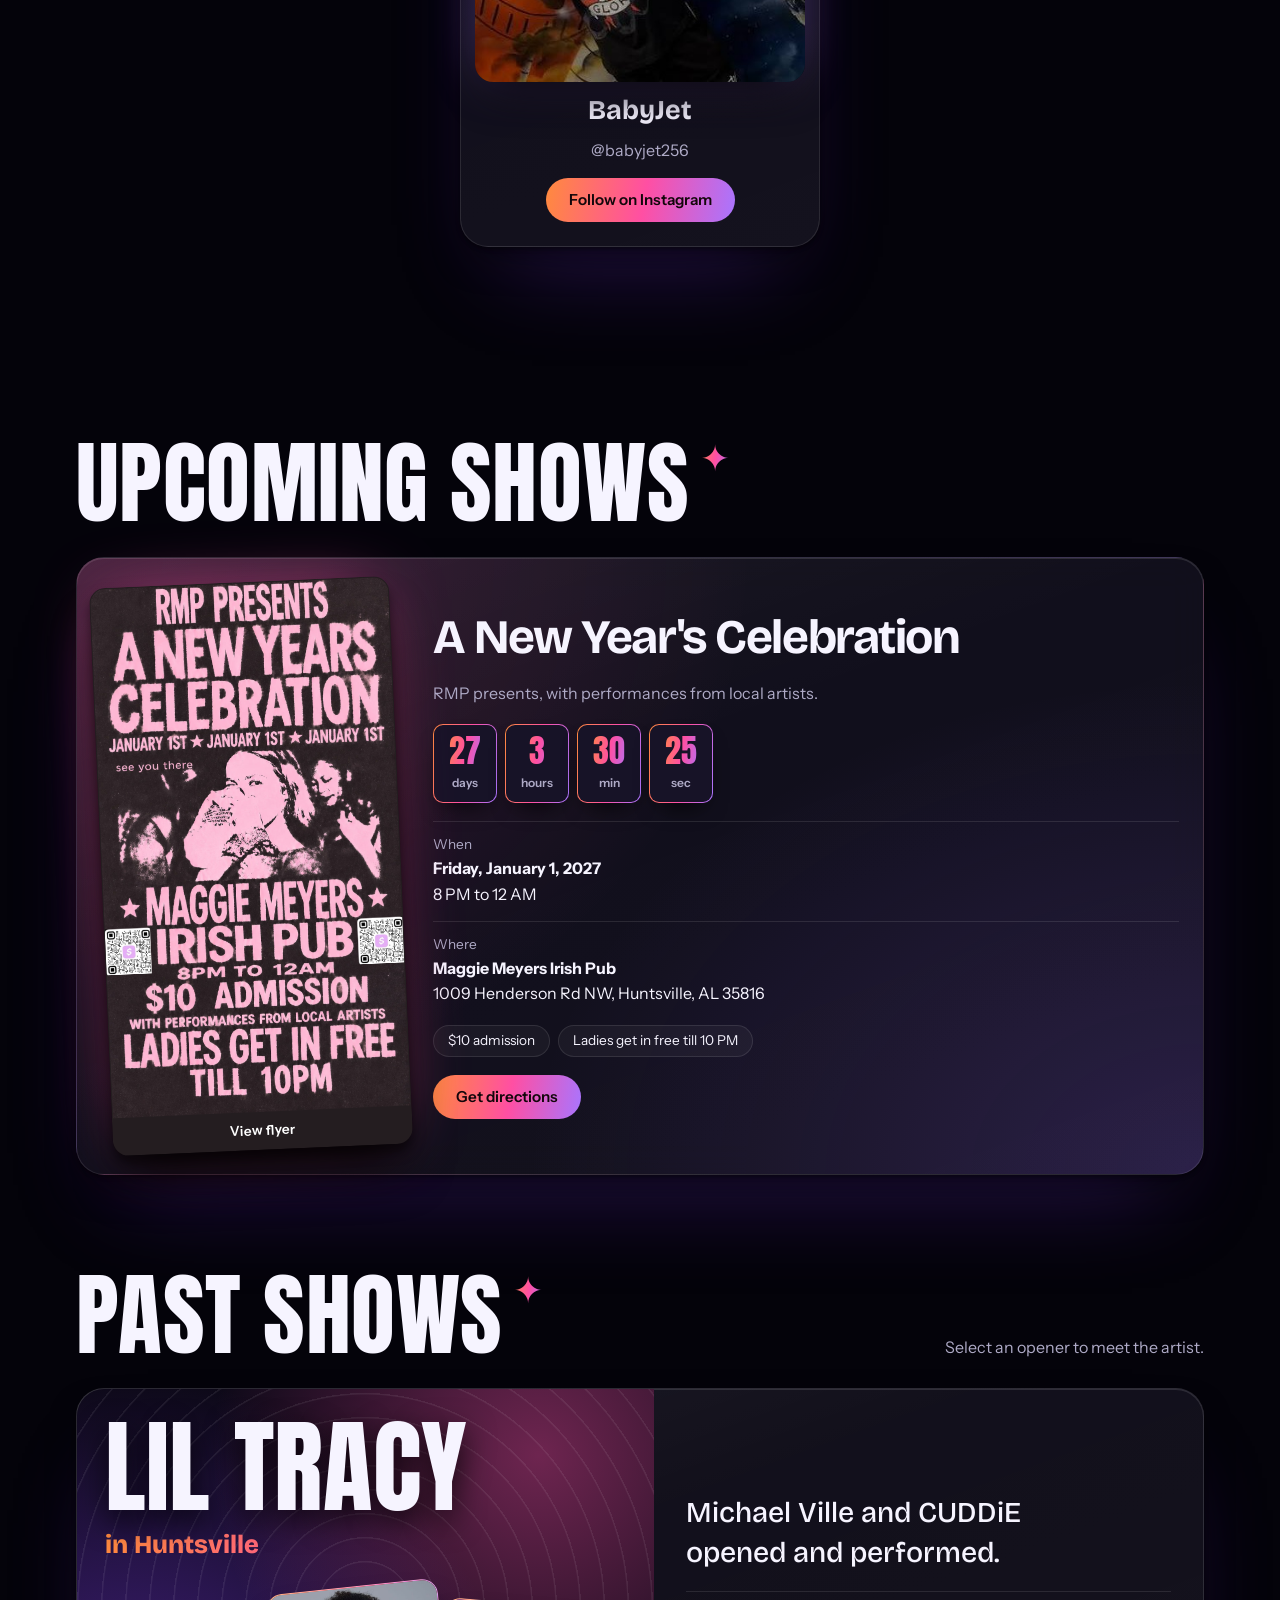
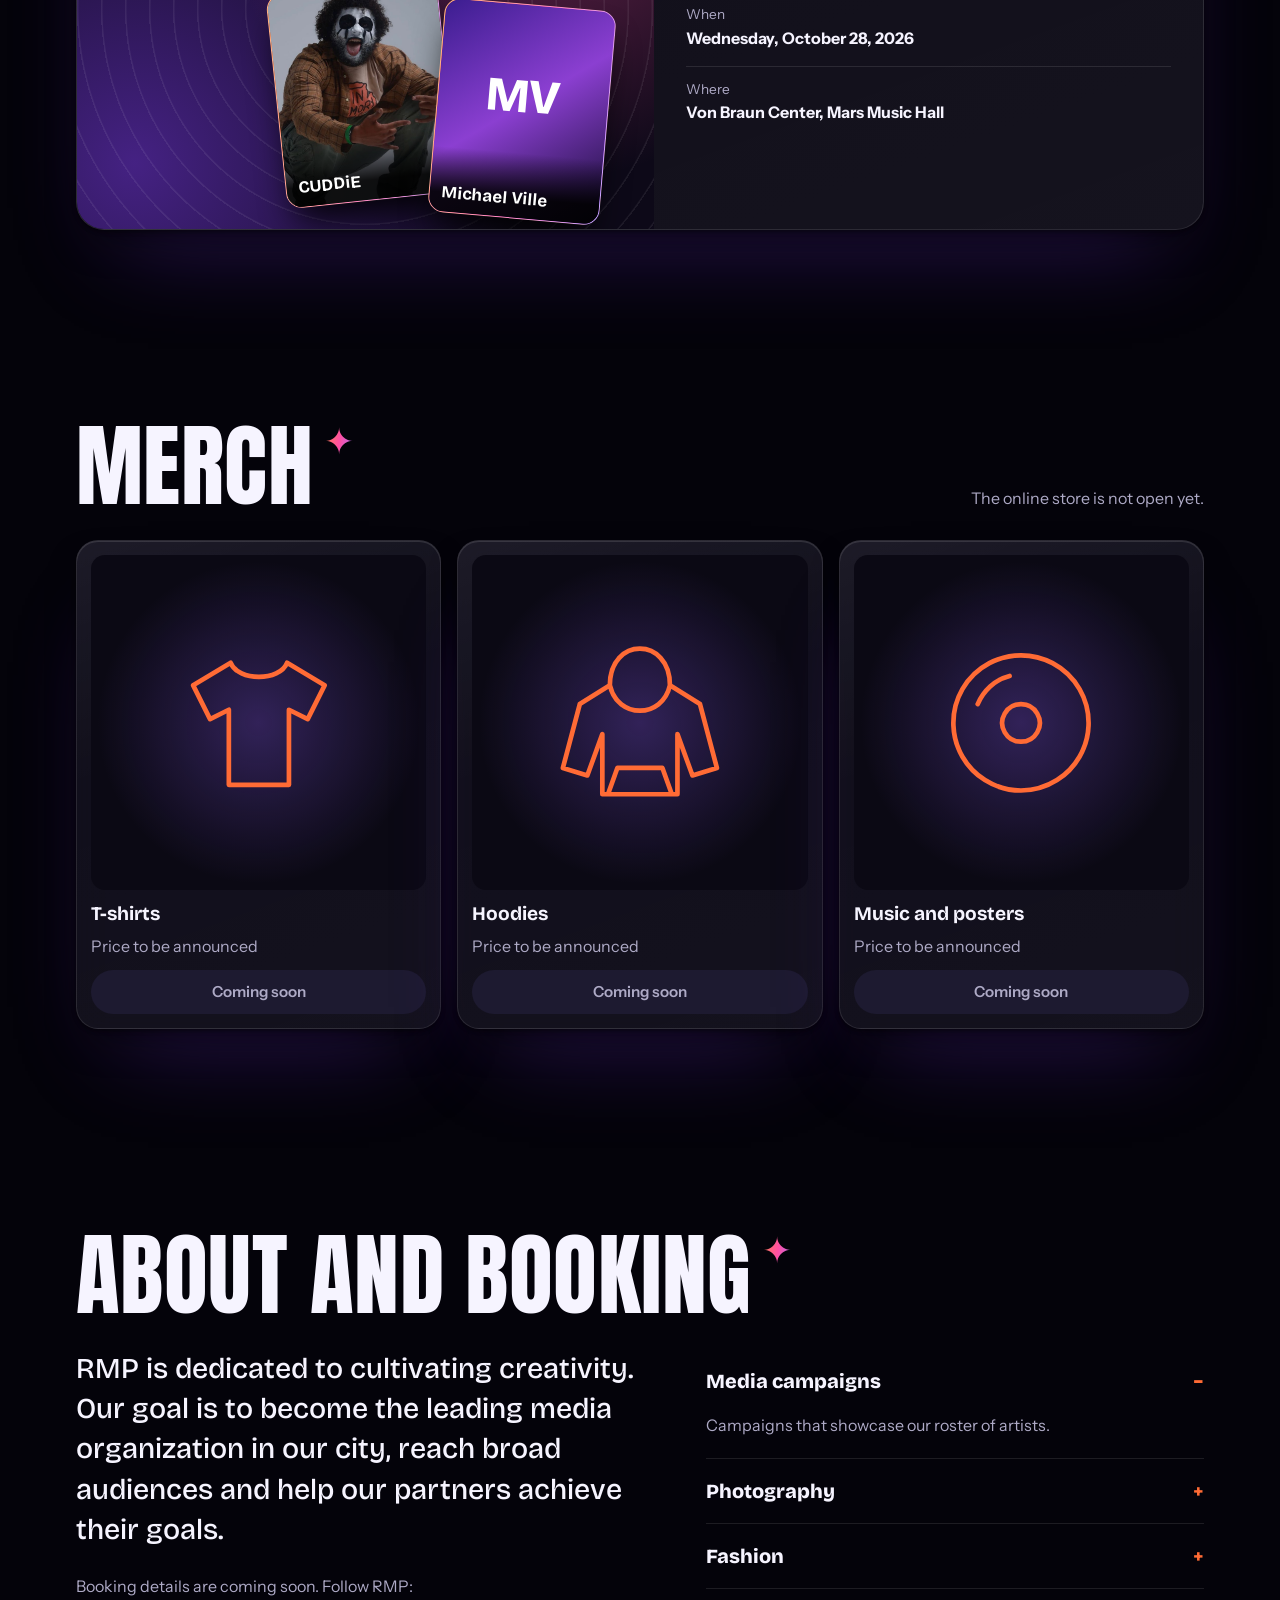
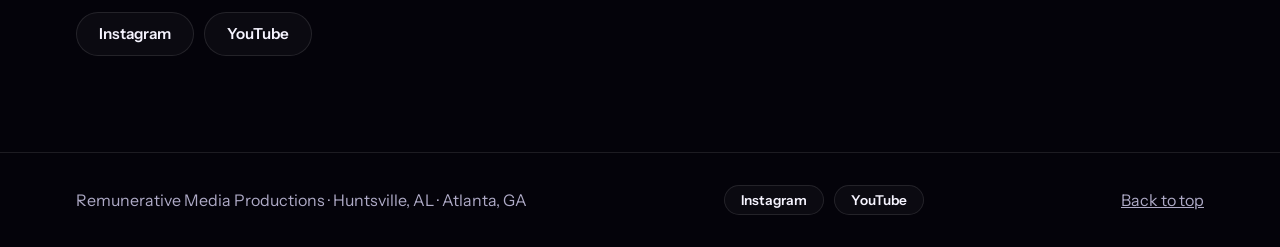
==== commit aad5db26: "cleanup" ====
--- a/index.html
+++ b/index.html
@@ -6,152 +6,550 @@
 <style>body{margin:0}img{max-width:100%}[hidden]{display:none!important}</style>
 <title>Remunerative Media Productions</title>
 <meta name="claude:viewport-fit-sides" content="cover">
-<link rel="stylesheet" href="https://fonts.googleapis.com/css2?family=Bricolage+Grotesque:opsz,wght@12..96,500;12..96,800&family=Instrument+Sans:wght@400;600&display=swap">
+<link rel="stylesheet" href="https://fonts.googleapis.com/css2?family=Anton&family=Bricolage+Grotesque:opsz,wght@12..96,500;12..96,800&family=Instrument+Sans:wght@400;500;600&display=swap">
 <style>
-/* Layout: sticky nav, type-led hero, stacked sections: listen, artists, shows, merch, about */
-:root{--bg:#16191e;--panel:#1e2229;--fg:#f6efe7;--muted:#bdb5ae;--line:#3a3130;--accent:#cf673b;--on:#16191e;color-scheme:dark;
+/* Layout: floating nav, split hero, player console, portrait artist tiles with profile sheets, quiet lists, docked mini player. Single dark brand look. */
+:root{color-scheme:dark;--bg:#07060d;--panel:#100e1b;--raise:#1d1a30;--fg:#f6f4ff;--muted:#aeaac6;--line:#ffffff1a;--accent:#ff6b35;--pink:#ff4fa3;--violet:#9d6bff;--glow:#8b5cf63d;--on:#12060a;
+--grad:linear-gradient(100deg,#ff8a3d,#ff4fa3 52%,#a875ff);--glass:linear-gradient(160deg,#ffffff12,#ffffff05 40%,#ffffff08);
+--lift:inset 0 1px 0 #ffffff1f,0 2px 4px #0006,0 18px 36px -12px #000a,0 50px 90px -40px #7c3aed59;
 --display:"Bricolage Grotesque",system-ui,sans-serif;--body:"Instrument Sans",system-ui,sans-serif}
+*{box-sizing:border-box}
 html{scroll-behavior:smooth}
-body{background:var(--bg);color:var(--fg);font:16px/1.6 var(--body)}
-.wrap{max-width:1000px;margin:auto;padding-left:max(16px,env(safe-area-inset-left,0px));padding-right:max(16px,env(safe-area-inset-right,0px))}
-body::before{content:"";position:fixed;inset:0 0 auto;height:env(safe-area-inset-top,0px);background:var(--bg);z-index:10}
-header{position:sticky;top:env(safe-area-inset-top,0px);background:var(--bg);border-bottom:1px solid var(--line);z-index:5}
-nav{display:flex;flex-wrap:wrap;gap:4px 20px;align-items:center;padding-block:12px}
-nav a{color:var(--fg);text-decoration:none;font-weight:600}nav a:hover{text-decoration:underline}
-nav .logo{color:var(--accent)!important;font:800 1.4rem var(--display);margin-right:auto}
-a:focus-visible,button:focus-visible{outline:3px solid var(--accent);outline-offset:2px}
+body{background:var(--bg);color:var(--fg);font:16px/1.6 var(--body);overflow-x:clip}
+body.docked{padding-bottom:96px}
+.wrap{max-width:1160px;margin:auto;padding-left:max(16px,env(safe-area-inset-left,0px));padding-right:max(16px,env(safe-area-inset-right,0px))}
 h1,h2,h3{font-family:var(--display);line-height:1.05;margin:0;text-wrap:balance}
-h1{font-size:clamp(2.6rem,9vw,5.5rem);font-weight:800}
-h2{color:var(--accent);font-size:2rem;margin-bottom:20px}h3{font-size:1.2rem}
-.hero{padding-block:48px;display:flex;flex-wrap:wrap-reverse;gap:24px;align-items:center;justify-content:space-between}.hero>div{flex:1 1 420px;min-width:0}.hero h1{font-size:clamp(2.2rem,7vw,4.2rem)}.hero img{width:225px;margin-inline:auto}.hero p{color:var(--muted);max-width:55ch;font-size:1.15rem}
-section{padding-block:48px;border-top:1px solid var(--line);scroll-margin-top:70px}
-button,.btn{font:600 1rem var(--body);background:var(--accent);color:var(--on);border:0;border-radius:4px;padding:10px 18px;cursor:pointer;text-decoration:none;display:inline-block}
-button:disabled{background:var(--line);color:var(--muted);cursor:default}
-.grid{display:grid;grid-template-columns:repeat(auto-fit,minmax(220px,1fr));gap:16px}
-.card{background:var(--panel);border:1px solid var(--line);padding:16px;min-width:0}
-.art{aspect-ratio:1;border:2px dashed var(--line);display:grid;place-items:center;color:var(--muted);margin-bottom:12px}
-.card p,.sub{color:var(--muted);margin:6px 0 12px}
-ul{list-style:none;margin:0;padding:0}
-li.row{display:flex;flex-wrap:wrap;gap:8px 20px;align-items:center;justify-content:space-between;padding:14px 0;border-bottom:1px solid var(--line)}
+p{margin:0}ul{list-style:none;margin:0;padding:0}
+a{color:inherit}
+:focus-visible{outline:3px solid var(--accent);outline-offset:3px}
+button,.btn{font:600 .95rem/1.2 var(--body);background:var(--accent);color:var(--on);border:1px solid transparent;border-radius:99px;padding:12px 22px;cursor:pointer;text-decoration:none;display:inline-block;transition:transform .2s,background .2s,border-color .2s}
+button:not(:disabled):hover,.btn:hover{transform:translateY(-2px)}
+button:disabled{background:var(--raise);color:var(--muted);cursor:default}
+.ghost{background:transparent;color:var(--fg);border-color:var(--line)}
+.ghost:hover{border-color:var(--accent)}
+.sub{color:var(--muted)}
+
+body::before{content:"";position:fixed;inset:0 0 auto;height:env(safe-area-inset-top,0px);background:var(--bg);z-index:30}
+header{position:sticky;top:env(safe-area-inset-top,0px);z-index:20;padding-block:10px}
+nav{position:relative;display:flex;align-items:center;gap:12px;padding:6px 8px 6px 20px;background:#191c22d9;border:1px solid var(--line);border-radius:99px;backdrop-filter:blur(16px);-webkit-backdrop-filter:blur(16px)}
+.logo{font:800 1.35rem var(--display);color:var(--accent);text-decoration:none;margin-right:auto}
+.links{display:flex;gap:2px;overflow-x:auto;scrollbar-width:none;min-width:0}
+.links a{white-space:nowrap;text-decoration:none;font-size:.9rem;font-weight:500;color:var(--muted);padding:8px 14px;border-radius:99px}
+.links a:hover,.links a[aria-current]{color:var(--fg);background:var(--raise)}
+.links a:focus-visible{outline-offset:-3px}
+.progress{position:absolute;left:24px;right:24px;bottom:-1px;height:2px;background:var(--accent);transform-origin:left;transform:scaleX(0)}
+
+.stage{position:relative;isolation:isolate;margin-top:-74px;padding-top:74px;background:radial-gradient(ellipse at 76% 40%,var(--glow),transparent 56%)}
+#waves{position:absolute;inset:0;width:100%;height:100%;z-index:-1;opacity:.3;-webkit-mask-image:linear-gradient(#000 60%,transparent);mask-image:linear-gradient(#000 60%,transparent)}
+.hero{display:grid;grid-template-columns:minmax(0,1.5fr) minmax(0,1fr);gap:24px;align-items:center;padding-block:clamp(48px,8vw,104px)}
+.cities{display:flex;flex-wrap:wrap;gap:8px;margin-bottom:24px}
+.cities span,.tags span{border:1px solid var(--line);background:#ffffff0a;border-radius:99px;padding:4px 14px;font-size:.85rem}
+h1{font-size:clamp(2.3rem,7.2vw,5.2rem);font-weight:800;letter-spacing:-.04em;line-height:.94}
+h1 em{font-style:normal;color:var(--accent);display:block}
+.hero p{margin:24px 0 32px;color:var(--muted);font-size:1.15rem;max-width:46ch}
+.actions{display:flex;flex-wrap:wrap;gap:12px}
+.mark{width:min(360px,100%);height:auto;margin:auto;display:block;border-radius:50%;-webkit-mask-image:radial-gradient(circle,#000 56%,transparent 71%);mask-image:radial-gradient(circle,#000 56%,transparent 71%)}
+
+section{padding-block:clamp(56px,8vw,96px);scroll-margin-top:60px}
+.head{display:flex;flex-wrap:wrap;align-items:end;justify-content:space-between;gap:8px 24px;margin-bottom:28px}
+h2{font-size:clamp(2.1rem,5vw,3.3rem);letter-spacing:-.035em}
+h2::after{content:".";color:var(--accent)}
+
+.console{display:grid;grid-template-columns:minmax(0,1.15fr) minmax(0,1fr);background:var(--panel);border:1px solid var(--line);border-radius:28px;overflow:hidden}
+.now{padding:28px;background:linear-gradient(160deg,var(--glow),transparent 62%);display:flex;flex-direction:column;gap:18px;min-width:0}
+.meta{display:flex;gap:18px;align-items:center;min-width:0}
+.cover{width:112px;height:112px;flex:none;border-radius:16px;object-fit:cover;background:var(--raise) center/cover;display:grid;place-items:center;font:800 1.5rem var(--display);color:var(--accent)}
+.meta h3{font-size:1.9rem;overflow-wrap:anywhere}
+#spectrum{width:100%;height:96px;display:block}
+.seek{display:flex;align-items:center;gap:10px;font-size:.82rem;color:var(--muted);font-variant-numeric:tabular-nums}
+input[type=range]{accent-color:var(--accent);flex:1;min-width:0;cursor:pointer}
+.controls{display:flex;align-items:center;justify-content:center;gap:14px}
+.round{width:48px;height:48px;padding:0;display:grid;place-items:center;border-radius:50%}
+.round svg{width:20px;height:20px;fill:currentColor}
+.round.big{width:68px;height:68px}.round.big svg{width:28px;height:28px}
+.queue{padding:20px;border-left:1px solid var(--line);display:flex;flex-direction:column;gap:6px;min-width:0}
+.queue h3{font-size:1.1rem;padding:4px 10px 10px}
+.track{display:flex;align-items:center;gap:14px;width:100%;text-align:left;background:transparent;color:var(--fg);border-radius:16px;padding:10px}
+.track:hover{background:var(--raise)}
+.track[aria-current="true"]{background:var(--raise);border-color:var(--accent)}
+.track .cover{width:52px;height:52px;border-radius:10px;font-size:.8rem}
+.track b{display:block;font-size:1rem}.track small{color:var(--muted);font-weight:400}
+.track .time{margin-left:auto;color:var(--muted);font-weight:400;font-size:.85rem}
+.queue .btn{margin-top:auto;text-align:center}
+.spotify{margin-top:20px;border:1px solid var(--line);border-radius:28px;padding:24px 28px}
+.sp-list{display:flex;flex-wrap:wrap;gap:8px;margin:14px 0}
+.sp-list button{background:transparent;color:var(--fg);border-color:var(--line)}
+.sp-list button[aria-pressed="true"]{border-color:var(--accent);background:var(--raise)}
+.sp-out{font-size:.9rem}
+
+.artists{display:flex;flex-wrap:wrap;justify-content:center;gap:16px}.artists>.artist{width:calc((100% - 64px)/5)}
+.role{color:var(--accent);font-weight:600}
+.artist{position:relative;display:block;aspect-ratio:1;padding:0;overflow:hidden;border-radius:22px;background:var(--panel);color:#fff;text-align:left;border:1px solid var(--line)}
+.artist:not(:disabled):hover{transform:translateY(-6px);border-color:var(--accent)}
+.pic{position:absolute;inset:0;display:grid;place-items:center;overflow:hidden;font:800 clamp(2.8rem,6vw,4.5rem) var(--display);padding-bottom:12%;transition:transform .5s}
+.pic img{position:absolute;inset:0;width:100%;height:100%;object-fit:cover}
+.artist:hover .pic{transform:scale(1.05)}
+.label{position:absolute;inset:auto 0 0;padding:48px 18px 16px;background:linear-gradient(transparent,#000000e6 70%)}
+.label b{display:block;font:800 1.45rem/1.1 var(--display)}
+.label small{display:block;color:#ddd5ce;font-weight:500;font-size:.85rem;margin-top:4px}
+@media(max-width:600px){.artists>.artist{width:calc((100% - 16px)/2)}.label{padding:32px 12px 10px}.label b{font-size:1.1rem}.label small{display:none}}
+
+dialog{width:min(880px,calc(100% - 32px));max-height:calc(100% - 48px);padding:0;border:1px solid var(--line);border-radius:28px;background:var(--panel);color:var(--fg);overflow:auto}
+dialog::backdrop{background:#000b;backdrop-filter:blur(6px)}
+.sheet{display:grid;grid-template-columns:minmax(0,1fr) minmax(0,1.1fr)}
+.sheet .photo{position:relative;min-height:420px;display:grid;place-items:center;font:800 5rem var(--display);color:#fff}
+.sheet .photo img{position:absolute;inset:0;width:100%;height:100%;object-fit:contain;background:var(--bg)}
+.info{padding:32px;display:flex;flex-direction:column;gap:18px;align-items:flex-start;min-width:0}
+.info h3{font-size:2.4rem}
+.tags{display:flex;flex-wrap:wrap;gap:8px}
+.close{align-self:flex-end;padding:8px 16px}
+
+.empty{display:flex;flex-wrap:wrap;gap:16px;align-items:center;justify-content:space-between;border:1px dashed #ffffff2e;border-radius:22px;padding:28px}
+.empty h3{font-size:1.4rem}
+li.row{display:flex;flex-wrap:wrap;gap:10px 20px;align-items:center;justify-content:space-between;padding:18px 0;border-bottom:1px solid var(--line)}
 li.row div{min-width:0}li.row span{display:block;color:var(--muted)}
-audio{width:100%;margin-top:16px}
-footer{border-top:1px solid var(--line);padding-block:24px;color:var(--muted)}
-
-/* modern layer */
-:root{--glow:rgba(207,103,59,.22)}
+
+.grid{display:grid;grid-template-columns:repeat(auto-fit,minmax(230px,1fr));gap:16px}
+.card{background:var(--panel);border:1px solid var(--line);border-radius:22px;padding:14px;min-width:0;display:flex;flex-direction:column;gap:10px;transition:transform .25s,border-color .25s}
+.card:hover{transform:translateY(-4px);border-color:#a875ff80}
+.card h3{font-size:1.2rem;padding-top:4px}.card p{color:var(--muted)}
+.card button{margin-top:auto}
+.art,.shot{width:100%;aspect-ratio:1;border-radius:14px}
+.shot{object-fit:cover;display:block}
+.art{display:grid;place-items:center;color:var(--muted);background:radial-gradient(circle,var(--glow),transparent 68%),var(--bg)}
+.art svg{width:56%;height:56%;fill:none;stroke:var(--accent);stroke-width:2.5;stroke-linejoin:round;stroke-linecap:round}
+select{width:100%;padding:10px;background:var(--bg);color:var(--fg);border:1px solid var(--line);border-radius:12px;font:inherit}
+.cart{margin-top:24px;background:var(--panel);border:1px solid var(--accent);border-radius:22px;padding:22px;display:flex;flex-direction:column;gap:10px;align-items:flex-start}
+.cart ul{align-self:stretch}
+.qty{display:flex;gap:10px;align-items:center}.qty button{padding:6px 14px}
+#cartMsg{margin-top:10px}
+
+.about{display:grid;grid-template-columns:minmax(0,1.2fr) minmax(0,1fr);gap:32px;align-items:start}
+.lead{font:500 clamp(1.3rem,2.6vw,1.8rem)/1.4 var(--display)}
+.about .sub{margin-top:24px}
+details{border-bottom:1px solid var(--line)}
+summary{cursor:pointer;list-style:none;display:flex;justify-content:space-between;gap:16px;padding:20px 0;font:800 1.25rem var(--display)}
+summary::-webkit-details-marker{display:none}
+summary::after{content:"+";color:var(--accent)}details[open] summary::after{content:"−"}
+details p{color:var(--muted);padding-bottom:20px}
+footer{border-top:1px solid var(--line);padding-block:32px;color:var(--muted)}
+footer .wrap{display:flex;flex-wrap:wrap;justify-content:space-between;gap:12px}
+
+.dock{position:fixed;left:0;right:0;bottom:0;z-index:25;padding:10px max(16px,env(safe-area-inset-right,0px)) calc(10px + env(safe-area-inset-bottom,0px)) max(16px,env(safe-area-inset-left,0px));pointer-events:none}
+.dock>div{pointer-events:auto;max-width:620px;margin:auto;display:flex;align-items:center;gap:12px;padding:8px 10px;background:#22262ef2;border:1px solid var(--line);border-radius:99px;box-shadow:0 12px 32px #0009}
+.dock .cover{width:46px;height:46px;border-radius:50%;font-size:.75rem}
+.dock a{text-decoration:none;min-width:0;margin-right:auto;line-height:1.3}
+.dock b,.dock small{display:block;white-space:nowrap;overflow:hidden;text-overflow:ellipsis}.dock small{color:var(--muted)}
+
+@media(max-width:900px){.artists>.artist{width:calc((100% - 32px)/3)}.console,.about{grid-template-columns:minmax(0,1fr)}.queue{border-left:0;border-top:1px solid var(--line)}}
+@media(max-width:720px){
+nav{border-radius:22px;flex-wrap:wrap;padding:8px 10px;gap:2px}.logo{padding-left:6px;width:100%}.links{width:100%;justify-content:space-between;gap:0}.links a{padding:6px 5px;font-size:.8rem}
+.stage{margin-top:-108px;padding-top:108px}section{scroll-margin-top:92px}
+.hero{grid-template-columns:minmax(0,1fr);padding-top:24px}.mark{order:-1;width:min(240px,70%)}
+.sheet{grid-template-columns:minmax(0,1fr)}.sheet .photo{min-height:340px}.info{padding:22px}
+.now{padding:20px}.cover{width:84px;height:84px}.meta h3{font-size:1.5rem}.spotify{padding:20px}}
+@media(max-width:380px){.artists>.artist{width:100%}.links a{font-size:.74rem;padding:6px 2px}nav{padding-inline:8px}}
+@media(prefers-reduced-motion:reduce){html{scroll-behavior:auto}*{transition:none!important}}
+.flash{display:inline-block;margin-bottom:16px;padding:8px 18px;border-radius:99px;background:#ffadd01f;border:1px solid #ffadd080;color:#ffc2da;font-weight:600;font-size:.9rem;text-decoration:none}
+.flash:hover{background:#ffadd033}
+.social{display:flex;flex-wrap:wrap;gap:10px;margin-top:12px}footer .social{margin:0}
+footer .social .btn{padding:6px 16px;font-size:.85rem}footer .wrap{align-items:center}
+.event{display:grid;grid-template-columns:minmax(0,300px) minmax(0,1fr);gap:32px;padding:24px;background:linear-gradient(135deg,#ffadd01f,var(--panel) 55%);border:1px solid var(--line);border-radius:28px}
+.event+.event{margin-top:16px}
+.flyer{position:relative;padding:0;border-radius:16px;overflow:hidden;background:#241d20;align-self:start}
+.flyer img{display:block;width:100%;height:auto}
+.flyer span{display:block;padding:10px;color:#fff;font-size:.85rem}
+.details{display:flex;flex-direction:column;gap:18px;align-items:flex-start;justify-content:center;min-width:0}
+.details h3{font-size:clamp(1.9rem,4.5vw,3rem);letter-spacing:-.03em}
+dl{margin:0;display:grid;gap:14px;align-self:stretch}dl>div{border-top:1px solid var(--line);padding-top:12px}
+dt{color:var(--muted);font-size:.85rem}dd{margin:0}dd b,dd span{display:block}
+#poster{width:fit-content;max-width:calc(100% - 32px);padding:12px;text-align:right}
+#poster img{display:block;margin-top:10px;max-width:100%;max-height:calc(100vh - 160px);width:auto;border-radius:14px}
+@media(max-width:720px){.event{grid-template-columns:minmax(0,1fr);padding:16px;gap:20px}.flyer{width:min(300px,100%);justify-self:center}}
+
+/* ---- art layer: poster type, print grain, collage, record ---- */
+:root{--poster:"Anton","Bricolage Grotesque",Impact,sans-serif}
+body::after{content:"";position:fixed;inset:0;z-index:40;pointer-events:none;opacity:.09;background-image:url("data:image/svg+xml,%3Csvg xmlns='http://www.w3.org/2000/svg' width='180' height='180'%3E%3Cfilter id='n'%3E%3CfeTurbulence type='fractalNoise' baseFrequency='.85' numOctaves='3' stitchTiles='stitch'/%3E%3CfeColorMatrix type='saturate' values='0'/%3E%3C/filter%3E%3Crect width='100%25' height='100%25' filter='url(%23n)'/%3E%3C/svg%3E")}
+h1,h2{font-family:var(--poster);font-weight:400;text-transform:uppercase;letter-spacing:.005em}
+h1{font-size:clamp(2.5rem,8.6vw,6.8rem);line-height:1}
+h1 span{display:block}
+h1 em{display:block;color:transparent;-webkit-text-stroke:2px var(--accent);background:linear-gradient(var(--accent),var(--accent)) no-repeat 0 100%/100% 50%;-webkit-background-clip:text;background-clip:text;transition:background-size .7s ease}
+h1:hover em{background-size:100% 100%}
+h2{font-size:clamp(2.8rem,8vw,5.6rem);line-height:1}
+h2::after{content:"✦";font-size:.4em;vertical-align:top;margin-left:.3em}
+#waves{opacity:.75;-webkit-mask-image:linear-gradient(#000 78%,transparent);mask-image:linear-gradient(#000 78%,transparent)}
+.stage{cursor:crosshair;touch-action:pan-y}
+.mark{transition:transform .25s ease-out;transform:translate(var(--mx,0),var(--my,0))}
+.hint{font-size:.85rem;color:var(--muted);margin-top:20px}
+
 body{overflow-x:clip}
-.wrap{max-width:1140px}
-header{background:rgba(22,25,30,.72);backdrop-filter:blur(14px);-webkit-backdrop-filter:blur(14px)}
-nav a:not(.logo){font-size:.9rem;padding:4px 12px;border-radius:99px;color:var(--muted);transition:.2s}
-nav a:not(.logo):hover,nav a[aria-current]{background:var(--panel);color:var(--fg);text-decoration:none}
-nav{gap:4px}
-button,.btn{border-radius:99px;padding:12px 22px;transition:transform .2s,box-shadow .2s}
-button:not(:disabled):hover,.btn:hover{transform:translateY(-2px);box-shadow:0 8px 24px var(--glow)}
-.ghost{background:transparent;color:var(--fg);border:1px solid var(--line)}
-.stage{position:relative;isolation:isolate;border-bottom:1px solid var(--line);background:radial-gradient(ellipse at 78% 42%,var(--glow),transparent 55%)}
-#waves{position:absolute;inset:0;width:100%;height:100%;z-index:-1;opacity:.35}
-.hero{padding-block:clamp(56px,10vw,120px);flex-wrap:wrap-reverse}
-.hero>div{flex-basis:520px}
-.hero h1{font-size:clamp(2.3rem,8.4vw,5.6rem);letter-spacing:-.035em;line-height:.95}
-.hero h1 em{font-style:normal;color:var(--accent);display:block}
-.hero p{margin:24px 0 28px}
-.actions{display:flex;flex-wrap:wrap;gap:12px}
-.hero img{width:min(340px,80vw);height:auto;border-radius:50%;-webkit-mask-image:radial-gradient(circle,#000 56%,transparent 71%);mask-image:radial-gradient(circle,#000 56%,transparent 71%)}
-section{padding-block:clamp(64px,9vw,112px);scroll-margin-top:90px}
-h2{color:var(--fg);font-size:clamp(2.2rem,6vw,3.8rem);letter-spacing:-.03em;margin-bottom:32px}
-h2::after{content:".";color:var(--accent)}
-.card{border-radius:20px;padding:14px;transition:transform .25s,border-color .25s}
-.card:hover{transform:translateY(-6px);border-color:var(--accent)}
-.art{border:0;border-radius:12px;background:repeating-radial-gradient(ellipse at 70% 120%,transparent 0 13px,var(--glow) 14px 15px),var(--bg);margin-bottom:16px}
-.deck{display:grid;grid-template-columns:minmax(0,1fr) minmax(0,1.4fr);gap:20px;align-items:start}
-.now{background:linear-gradient(150deg,var(--glow),var(--panel) 65%);border:1px solid var(--line);border-radius:24px;padding:28px}
-.bars{display:flex;align-items:end;gap:4px;height:90px;margin-bottom:24px}
-.bars i{flex:1;background:var(--accent);border-radius:4px;height:var(--h);transform-origin:bottom}
-.playing .bars i{animation:beat .8s ease-in-out infinite alternate;animation-delay:var(--d)}
-@keyframes beat{to{transform:scaleY(.3)}}
-#tracks li.row{background:var(--panel);border:1px solid var(--line);border-radius:16px;padding:16px 20px;margin-bottom:10px}
-#showList li.row{padding:26px 8px;transition:background .2s,padding .2s}
-#showList li.row:hover{background:var(--panel);padding-inline:20px}
-#showList h3{font-size:clamp(1.3rem,3.5vw,2rem)}
-footer{padding-block:48px}
-@media(max-width:720px){.deck{grid-template-columns:minmax(0,1fr)}nav .logo{width:100%}nav a:not(.logo){padding:4px 8px}section{scroll-margin-top:110px}}
-@media(prefers-reduced-motion:reduce){html{scroll-behavior:auto}*{transition:none!important;animation:none!important}}
-.spotify{margin:32px 0 20px}.spotify:empty{display:none}
-.sp-list{display:flex;flex-wrap:wrap;gap:8px;margin:12px 0}
-.sp-list button{background:transparent;color:var(--fg);border:1px solid var(--line)}.sp-list button[aria-pressed="true"]{border-color:var(--accent);background:var(--panel)}
-.sp-out{color:var(--fg)}
-.shot{width:100%;aspect-ratio:1;object-fit:cover;border-radius:12px;margin-bottom:16px;display:block}
-select{width:100%;margin:0 0 12px;padding:10px;background:var(--bg);color:var(--fg);border:1px solid var(--line);border-radius:8px;font:inherit}
-.cart{margin-top:24px;background:var(--panel);border:1px solid var(--line);border-radius:20px;padding:20px}
-.qty{display:flex;gap:10px;align-items:center}.qty button{padding:6px 14px}
-@media(max-width:720px){nav a:not(.logo){font-size:.82rem;padding:4px 6px}}
-.cover{position:relative;overflow:hidden}
-.cover::after{content:"";position:absolute;inset:0;background:repeating-radial-gradient(circle at 80% 110%,transparent 0 15px,#fff2 16px 17px)}
-.cover span{font:800 4.5rem/1 var(--display);color:#fff;letter-spacing:-.04em;text-shadow:0 4px 18px #0008}
-.art svg{width:62%;height:62%;fill:none;stroke:var(--accent);stroke-width:3;stroke-linejoin:round;stroke-linecap:round}
+html{overflow-x:clip}
+.ticker{display:flex;align-items:center;transform:rotate(-1.5deg) scale(1.02);background:var(--accent);color:var(--on);overflow:hidden;margin-block:8px}
+.reel{flex:1;overflow:hidden;min-width:0}
+.run{display:flex;width:max-content;animation:run 32s linear infinite}
+.ticker:hover .run,.ticker:focus-within .run,.ticker.stopped .run{animation-play-state:paused}
+@keyframes run{to{transform:translateX(-50%)}}
+.run button{background:none;color:inherit;border:0;border-radius:0;padding:10px 0;font:800 clamp(1.4rem,3.6vw,2.1rem)/1.3 "Bricolage Grotesque",sans-serif;white-space:nowrap}
+.run button::after{content:"✦";font-size:.6em;margin:0 28px}
+.run button:hover{transform:none;text-decoration:underline}
+.run button:focus-visible{outline:3px solid var(--on);outline-offset:-4px}
+.ticker .stop{flex:none;margin:0 12px;padding:6px 14px;font-size:.8rem;background:var(--on);color:var(--fg)}
+
+.disc{position:relative;flex:none;width:176px;height:176px;border-radius:50%;cursor:grab;touch-action:none;user-select:none;-webkit-user-select:none;background:repeating-radial-gradient(circle,#050505 0 2px,#1d1d1f 3px 4px);box-shadow:0 14px 34px #000a}
+.disc:active{cursor:grabbing}
+.disc .cover{position:absolute;inset:23%;width:54%;height:54%;border-radius:50%;font-size:1.1rem;pointer-events:none}
+.disc::before{content:"";position:absolute;inset:0;border-radius:50%;background:conic-gradient(from 20deg,transparent,#ffffff24 35deg,transparent 80deg,transparent 180deg,#ffffff24 215deg,transparent 260deg);pointer-events:none}
+.disc i{position:absolute;inset:47%;border-radius:50%;background:var(--bg);z-index:1}
+.disc b{position:absolute;left:50%;top:5%;width:3px;height:11%;background:var(--accent);border-radius:3px}
+.spin{position:absolute;inset:0;border-radius:50%}
+
+.chips{display:flex;flex-wrap:wrap;gap:8px;margin-bottom:28px}
+.chips button{background:transparent;color:var(--fg);border-color:var(--line);padding:8px 18px}
+.chips button[aria-pressed="true"]{background:var(--fg);color:var(--bg)}
+.artists{padding-block:12px;perspective:1200px}
+.artists>.artist{--tilt:-2deg;transform:rotate(var(--tilt)) rotateX(var(--rx,0deg)) rotateY(var(--ry,0deg));transform-style:preserve-3d;transition:transform .18s ease-out,opacity .3s,filter .3s,box-shadow .3s;box-shadow:0 12px 28px #0008;border:5px solid #f3e9df;border-radius:6px}
+.artists>.artist:nth-child(even){--tilt:2.2deg;margin-top:22px}
+.artists>.artist:not(:disabled):hover,.artists>.artist:focus-visible{--tilt:0deg;transform:rotateX(var(--rx,0deg)) rotateY(var(--ry,0deg)) scale(1.07);border-color:var(--pink);z-index:2;box-shadow:0 24px 50px #000c}
+.artist::after{content:"";position:absolute;inset:0;pointer-events:none;opacity:0;transition:opacity .25s;background:radial-gradient(circle at var(--gx,50%) var(--gy,50%),#ffffff45,transparent 55%)}
+.artist:hover::after{opacity:1}
+.artists>.artist.dim{opacity:.28;filter:grayscale(1)}
+.label b{font:700 1.35rem/1.15 "Bricolage Grotesque",sans-serif}
+.info h3{font:400 3rem/1 var(--poster);text-transform:uppercase}
+#pName{font:800 2.5rem/1.1 "Bricolage Grotesque",sans-serif;text-transform:none}
+
+.countdown{display:flex;flex-wrap:wrap;gap:8px;font-variant-numeric:tabular-nums}
+.countdown div{min-width:64px;text-align:center;padding:8px 10px;border-radius:10px;background:var(--pink);color:#241d20}
+.countdown b{display:block;font:400 2rem/1.1 var(--poster)}
+.countdown small{font-weight:600;font-size:.75rem}
+.event .flyer{transform:rotate(-2.5deg);box-shadow:0 18px 40px #000a}
+.event .flyer:hover{transform:rotate(0deg) scale(1.03)}
+
+.card,.queue,.spotify{background-image:radial-gradient(320px circle at var(--gx,-999px) var(--gy,-999px),#a875ff24,transparent 70%)}
+
+@media(max-width:720px){.disc{width:128px;height:128px}.disc .cover{font-size:.8rem}.meta{gap:14px}.artists>.artist:nth-child(even){margin-top:10px}.countdown div{min-width:0;flex:1}}
+@media(max-width:520px){h1 em{-webkit-text-stroke-width:1.2px}.label{padding-inline:6px}.label b{font-size:.88rem;letter-spacing:-.01em}}
+@media(prefers-reduced-motion:reduce){.run{animation:none;flex-wrap:wrap;width:auto}.run [aria-hidden]{display:none}.ticker .stop{display:none}.mark{transform:none}.artists>.artist,.event .flyer{--tilt:0deg!important;transform:none!important}}
+
+/* ---- color and depth ---- */
+html{background:var(--bg)}
+body{background:transparent;isolation:isolate}
+.sky{position:fixed;inset:0;z-index:-2;overflow:hidden;pointer-events:none}
+.sky i{position:absolute;width:90vmax;height:90vmax;border-radius:50%;background:radial-gradient(closest-side,var(--c),transparent);translate:calc(var(--mx,0)*var(--d)*1px) calc((var(--sy,0)*var(--v) + var(--my,0)*var(--d))*1px);animation:drift 24s ease-in-out infinite alternate}
+.sky i:nth-child(1){--c:#7c3aed4d;--d:40;--v:-.05;top:-40vmax;right:-35vmax}
+.sky i:nth-child(2){--c:#ff4fa330;--d:-26;--v:-.09;top:45vh;left:-52vmax;animation-delay:-8s}
+.sky i:nth-child(3){--c:#ff6b3529;--d:18;--v:-.035;top:120vh;right:-45vmax;animation-delay:-15s}
+@keyframes drift{to{transform:translate(6vmax,5vmax) scale(1.14)}}
+#dust{position:fixed;inset:0;width:100%;height:100%;z-index:-1;pointer-events:none}
+.stage{background:radial-gradient(ellipse 50% 55% at 76% 40%,#8b5cf63b,transparent),radial-gradient(ellipse 40% 40% at 8% 88%,#ff4fa31f,transparent)}
+#waves{opacity:.85}
+.mark{filter:contrast(1.4) saturate(1.25);mix-blend-mode:screen;scale:1.08}
+h1{text-shadow:0 18px 50px #000b}
+h1 em{text-shadow:none;-webkit-text-stroke-color:#ff7a8a;background-image:var(--grad)}
+h2::after{background:var(--grad);-webkit-background-clip:text;background-clip:text;color:transparent}
+section{position:relative}
+section::before{content:attr(data-word);position:absolute;z-index:-1;top:14px;right:0;font:400 clamp(6rem,21vw,16rem)/1 var(--poster);text-transform:uppercase;white-space:nowrap;color:transparent;-webkit-text-stroke:1px #b9a3ff26;pointer-events:none;translate:var(--px,0px) 0;-webkit-mask-image:linear-gradient(#000 35%,transparent);mask-image:linear-gradient(#000 35%,transparent)}
+.rise{opacity:0;translate:0 56px;transform:perspective(1100px) rotateX(9deg);transform-origin:50% 0}
+.rise.in{opacity:1;translate:0 0;transform:none;transition:opacity .7s ease,translate .8s cubic-bezier(.2,.7,.2,1),transform .8s cubic-bezier(.2,.7,.2,1)}
+
+nav{background:linear-gradient(160deg,#ffffff14,#100e1bcc);box-shadow:var(--lift)}
+.logo{background:var(--grad);-webkit-background-clip:text;background-clip:text;color:transparent}
+.progress{background:var(--grad)}
+button:not(.ghost):not(:disabled):not(.artist):not(.track):not(.flyer):not(.stop),a.btn:not(.ghost){background-image:var(--grad);background-origin:border-box}
+button:not(.ghost):not(:disabled):not(.artist):not(.track):not(.flyer):not(.stop):not(.run button):hover,a.btn:not(.ghost):hover{box-shadow:0 10px 30px -8px #ff4fa3a6}
+.sp-list button,.chips button,.run button,.ticker .stop{background-image:none!important}
+.sp-list button:hover,.chips button:hover{box-shadow:none!important}
+.chips button[aria-pressed="true"]{background:var(--fg);color:var(--bg)}
+.ghost{background-color:#ffffff08}
+.flash{background:#ff4fa31a;border-color:#ff4fa373;color:#ffb3d5;box-shadow:0 0 34px -8px #ff4fa380}
+.flash:hover{background:#ff4fa333}
+
+.console,.spotify,.event,.card,.cart,.empty,dialog{background-color:#100e1bc7;box-shadow:var(--lift)}
+.console,.spotify,.event,.card,.cart,.empty{background-image:var(--glass);border:1px solid var(--line);-webkit-backdrop-filter:blur(18px);backdrop-filter:blur(18px)}
+.card,.spotify{background-image:radial-gradient(320px circle at var(--gx,-999px) var(--gy,-999px),#a875ff2e,transparent 70%),var(--glass)}
+.queue{background-image:radial-gradient(320px circle at var(--gx,-999px) var(--gy,-999px),#a875ff24,transparent 70%)}
+.cart{border-color:#ff4fa38c}
+.card:hover{transform:translateY(-8px);border-color:#a875ff99}
+.event{background-image:radial-gradient(ellipse 60% 90% at 0 0,#ff4fa333,transparent),radial-gradient(ellipse 60% 80% at 100% 100%,#8b5cf633,transparent),var(--glass)}
+.now{position:relative;isolation:isolate;overflow:hidden;background:linear-gradient(160deg,#8b5cf62e,transparent 65%)}
+.now::before{content:"";position:absolute;inset:-70px;z-index:-1;background:var(--art,none) center/cover;filter:blur(60px) saturate(1.7);opacity:.3}
+.track:hover{background:#ffffff0d}
+.track[aria-current="true"]{background:linear-gradient(100deg,#ff6b3526,#8b5cf626);border-color:#ff6b8a8c;box-shadow:0 10px 24px -14px #000}
+.round.big{box-shadow:0 0 0 8px #ff4fa31a,0 16px 34px -10px #ff4fa3b3}
+.disc{box-shadow:0 0 0 1px #ffffff1f,0 6px 10px #0008,0 28px 40px -8px #000d,0 0 60px -10px #8b5cf699}
+.disc b{background:var(--pink)}
+.ticker{position:relative;background:var(--grad);box-shadow:0 22px 50px -18px #a855f799}
+.ticker .stop{background-color:#0b0914}
+
+.artists>.artist{border:1px solid #ffffff38;border-radius:18px;box-shadow:0 4px 8px #0008,0 26px 38px -14px #000e,0 40px 70px -30px #8b5cf6a6}
+.artists>.artist:not(:disabled):hover,.artists>.artist:focus-visible{border-color:#ff7ab8;box-shadow:0 8px 14px #0009,0 44px 60px -18px #000,0 0 55px -8px #ff4fa38c}
+.pic img{scale:1.08;translate:var(--ix,0px) var(--iy,0px);transition:translate .18s ease-out}
+.sheet .photo{overflow:hidden;isolation:isolate}
+.sheet .photo::before{content:"";position:absolute;inset:-50px;z-index:-1;background:var(--haze,none) center/cover;filter:blur(34px) brightness(.55) saturate(1.35)}
+.sheet .photo img{background:transparent;filter:drop-shadow(0 18px 30px #000a)}
+.countdown div{background:linear-gradient(#171327,#171327) padding-box,var(--grad) border-box;border:1px solid transparent;color:var(--fg);box-shadow:0 12px 24px -12px #000}
+.countdown b{background:var(--grad);-webkit-background-clip:text;background-clip:text;color:transparent}
+.countdown small{color:var(--muted)}
+.event .flyer{box-shadow:0 8px 12px #0008,0 34px 50px -14px #000e,0 0 70px -22px #ff4fa3cc}
+.dock>div{background:#1d1a30e6;-webkit-backdrop-filter:blur(16px);backdrop-filter:blur(16px);box-shadow:var(--lift)}
+.art{background:radial-gradient(circle,#8b5cf64d,transparent 68%),#0b0914}
+@media(max-width:720px){section::before{top:30px}.sky i{animation:none}}
+@media(prefers-reduced-motion:reduce){.sky i{animation:none;translate:none}section::before{translate:none}.rise{opacity:1;translate:none;transform:none}.pic img{translate:none}}
+
+/* ---- past shows ---- */
+#past{padding-top:0}
+.recap{display:grid;grid-template-columns:minmax(0,1.05fr) minmax(0,1fr);overflow:hidden;border:1px solid var(--line);border-radius:28px;background:var(--glass),#100e1bd1;box-shadow:var(--lift)}
+.recap+.recap{margin-top:20px}
+.bill{position:relative;isolation:isolate;overflow:hidden;min-height:440px;padding:28px;display:flex;flex-direction:column;justify-content:space-between;gap:20px;background:radial-gradient(circle at 80% 15%,#ff4fa366,transparent 55%),radial-gradient(circle at 10% 85%,#7c3aed80,transparent 60%),#0d0918}
+.bill::before{content:"";position:absolute;inset:-40%;z-index:-1;background:repeating-radial-gradient(circle at 50% 50%,transparent 0 22px,#ffffff12 23px 24px)}
+.bill h3{font:400 clamp(3.6rem,8vw,6.4rem)/.98 var(--poster);text-transform:uppercase;text-shadow:0 10px 30px #000c}
+.bill h3 small{display:block;font:800 clamp(1.1rem,2.4vw,1.6rem)/1.3 "Bricolage Grotesque",sans-serif;text-transform:none;margin-top:10px;background:var(--grad);-webkit-background-clip:text;background-clip:text;color:transparent;text-shadow:none}
+.openers{display:flex;justify-content:flex-end;padding-right:6px}
+.recap .opener{position:relative;width:min(172px,46%);aspect-ratio:4/5;padding:0;overflow:hidden;border-radius:16px;border:1px solid #ffffff59;color:#fff;text-align:left;box-shadow:0 22px 34px -10px #000e;rotate:-6deg;transition:rotate .25s,translate .25s,border-color .25s}
+.recap .opener+.opener{rotate:5deg;translate:-12px 18px}
+.recap .opener:hover,.recap .opener:focus-visible{rotate:0deg;border-color:var(--pink);z-index:2;transform:translateY(-8px)}
+.opener .pic{padding-bottom:18%;font-size:3rem}
+.opener .label{padding:36px 12px 10px}.opener .label b{font-size:1.05rem}
+.story{padding:32px;display:flex;flex-direction:column;justify-content:center;align-items:flex-start;gap:18px;min-width:0}
+.story .lead{text-wrap:balance}
+.gallery{display:grid;grid-template-columns:repeat(auto-fill,minmax(110px,1fr));gap:8px;align-self:stretch}
+.gallery img{width:100%;aspect-ratio:1;object-fit:cover;border-radius:12px}
+@media(max-width:900px){.recap{grid-template-columns:minmax(0,1fr)}}
+@media(max-width:520px){.bill{padding:20px;min-height:400px}.story{padding:22px}}
+@media(prefers-reduced-motion:reduce){.recap .opener{transform:none!important}}
+
+/* ---- space ---- */
+:root{--bg:#04030a}
+.sky::before{content:"";position:absolute;inset:-30%;transform:rotate(-24deg);background:radial-gradient(ellipse 55% 9% at 50% 50%,#b9a3ff2e,transparent),radial-gradient(ellipse 28% 13% at 36% 48%,#ff4fa31f,transparent),radial-gradient(ellipse 24% 11% at 68% 53%,#4f6bff24,transparent),radial-gradient(ellipse 70% 20% at 50% 50%,#4c2a8f26,transparent)}
+.sky::after{content:"";position:absolute;inset:0;background:radial-gradient(ellipse 85% 75% at 50% 45%,transparent 45%,#000a)}
+
+/* ---- collaborators ---- */
+#collaborators{padding-top:0}
+.collabs{display:grid;grid-template-columns:repeat(auto-fit,minmax(min(260px,100%),360px));justify-content:center;gap:20px}
+.collab{display:flex;flex-direction:column;align-items:center;gap:14px;text-align:center;padding:34px 22px 26px;border:1px solid var(--line);border-radius:28px;background:var(--glass),#100e1bc7;box-shadow:var(--lift);min-width:0}
+.planet{position:relative;width:132px;height:132px;display:grid;place-items:center;margin-bottom:6px}
+.planet::after{content:"";position:absolute;inset:34% -22%;border-radius:50%;border:2px solid #ffc4e18c;border-top-color:transparent;rotate:-18deg}
+.face{position:relative;width:100%;height:100%;border-radius:50%;overflow:hidden;display:grid;place-items:center;font:400 2.8rem var(--poster);color:#fff;background:radial-gradient(circle at 32% 28%,#ffb08a,#ff4fa3 38%,#6d35c9 68%,#1a0d38);box-shadow:inset -16px -18px 30px #0009,0 0 46px -6px #a875ffb3}
+.face img{position:absolute;inset:0;width:100%;height:100%;object-fit:cover}
+.collab.has-photo{padding:14px 14px 24px}
+.has-photo .planet{width:100%;height:auto;aspect-ratio:3/4;margin:0}
+.has-photo .planet::after{display:none}
+.has-photo .face{border-radius:18px;background:#0b0914;box-shadow:0 24px 40px -16px #000e,0 0 50px -14px #a875ffb3}
+.collab h3{font-size:1.7rem}.collab p{color:var(--muted)}
 </style>
 </head>
 <body>
-<header><nav class="wrap" aria-label="Main">
-<a class="logo" href="#home">RMP</a><a href="#listen">Listen</a><a href="#artists">Artists</a><a href="#shows">Shows</a><a href="#merch">Merch</a><a href="visualizer.html">Visualizer</a><a href="#about">About</a>
-</nav></header>
+<div class="sky" aria-hidden="true"><i></i><i></i><i></i></div><canvas id="dust" aria-hidden="true"></canvas>
+<header><div class="wrap"><nav aria-label="Main">
+<a class="logo" href="#home">RMP</a><div class="links"><a href="#listen">Listen</a><a href="#artists">Artists</a><a href="#shows">Shows</a><a href="#merch">Merch</a><a href="#about">About</a><a href="visualizer.html">Visualizer</a></div>
+<div class="progress" id="progress" aria-hidden="true"></div></nav></div></header>
 <main>
-<div class="stage"><canvas id="waves" aria-hidden="true"></canvas><div class="hero wrap" id="home"><div><h1>Remunerative <em>Media Productions</em></h1>
-<p>A joint venture production team in Huntsville, Alabama and Atlanta, Georgia, supporting artists in music and media.</p><div class="actions"><a class="btn" href="#listen">Listen now</a><a class="btn ghost" href="#shows">See shows</a></div></div><img src="[data-uri]" width="225" height="225" alt="RMP logo: Remunerative Media Production"></div></div>
+<div class="stage" id="home"><canvas id="waves" aria-hidden="true"></canvas><div class="hero wrap"><div>
+<a class="flash" id="flash" href="#shows" hidden></a>
+<div class="cities"><span>Huntsville, AL</span><span>Atlanta, GA</span></div>
+<h1><span>Remunerative</span> <em>Media Productions</em></h1>
+<p>A joint venture production team in Huntsville, Alabama and Atlanta, Georgia, supporting artists in music and media.</p>
+<div class="actions"><button type="button" id="heroPlay">Play music</button><a class="btn ghost" href="#artists">Meet the artists</a></div><p class="hint">Move across the lines, or click to send a ripple.</p></div>
+<img class="mark" src="[data-uri]" width="360" height="360" alt="RMP logo: Remunerative Media Production"></div></div>
+<div class="ticker" id="ticker" role="group" aria-label="RMP artists"><div class="reel"><div class="run" id="run"></div></div><button type="button" class="stop" id="stopRun" aria-pressed="false">Pause</button></div>
+
 <div class="wrap">
-<section id="listen"><h2>Listen</h2><div class="deck"><div class="now" id="deck"><div class="bars" id="bars" aria-hidden="true"></div><h3>Now playing</h3><p class="sub" id="now" aria-live="polite">No track selected</p><audio id="player" controls hidden></audio></div><ul id="tracks"></ul></div>
+<section id="listen" data-word="Sound"><div class="head"><h2>Listen</h2></div>
+<div class="console">
+<div class="now"><div class="meta"><div class="disc" id="disc" title="Drag the record to scrub" aria-hidden="true"><div class="spin" id="spin"><div class="cover" id="cover">RMP</div><b></b></div><i></i></div><div style="min-width:0"><h3 id="nowTitle">Pick a track</h3><p class="sub" id="now" aria-live="polite"></p></div></div>
+<canvas id="spectrum" aria-hidden="true"></canvas>
+<p class="sub" style="font-size:.85rem;text-align:center">Drag the record to scrub through a song.</p>
+<div class="seek"><span id="elapsed">0:00</span><input type="range" id="seek" min="0" max="1000" value="0" aria-label="Seek" disabled><span id="total">0:00</span></div>
+<div class="controls">
+<button type="button" class="round ghost" id="prev" aria-label="Previous track"><svg viewBox="0 0 24 24"><path d="M6 5h2v14H6zm14 0v14L9 12z"/></svg></button>
+<button type="button" class="round big" id="toggle" aria-label="Play"></button>
+<button type="button" class="round ghost" id="next" aria-label="Next track"><svg viewBox="0 0 24 24"><path d="M16 5h2v14h-2zM4 5l11 7-11 7z"/></svg></button></div>
+<audio id="player" preload="metadata"></audio></div>
+<div class="queue"><h3>RMP tracks</h3><ul id="tracks"></ul><a class="btn ghost" href="visualizer.html">Open the visualizer</a></div></div>
 <div class="spotify"><h3>On Spotify</h3><p class="sub" id="spStatus" aria-live="polite"></p><div class="sp-list" id="spList"></div><div id="spHost"></div></div>
-<p><a class="btn ghost" href="visualizer.html">Open the visualizer</a></p></section>
-<section id="artists"><h2>Artists</h2><div class="grid" id="artistList"></div></section>
-<section id="shows"><h2>Upcoming shows</h2><ul id="showList"></ul></section>
-<section id="merch"><h2>Merch</h2><p class="sub" id="merchNote" aria-live="polite"></p><div class="grid" id="merchList"></div>
+</section>
+
+<section id="artists" data-word="Roster"><div class="head"><h2>Artists</h2><p class="sub">Select an artist to open their profile.</p></div><div class="chips" id="chips" role="group" aria-label="Highlight artists by style"></div><div class="artists" id="artistList"></div></section>
+<section id="collaborators" data-word="Crew"><div class="head"><h2>Collaborators</h2><p class="sub">People creating with RMP.</p></div><ul class="collabs" id="collabList"></ul></section>
+<section id="shows" data-word="Live"><div class="head"><h2>Upcoming shows</h2></div><ul id="showList"></ul></section>
+<section id="past" data-word="Replay"><div class="head"><h2>Past shows</h2><p class="sub">Select an opener to meet the artist.</p></div><ul id="pastList"></ul></section>
+<section id="merch" data-word="Wear"><div class="head"><h2>Merch</h2><p class="sub" id="merchNote" aria-live="polite"></p></div><div class="grid" id="merchList"></div>
 <div id="cart" class="cart" hidden><h3>Your cart</h3><ul id="cartLines"></ul><p id="cartTotal"></p><p class="sub">Taxes and shipping are calculated at checkout.</p><a class="btn" id="checkout" href="#merch" target="_blank" rel="noopener">Check out on Shopify</a></div><p id="cartMsg" role="status"></p></section>
-<section id="about"><h2>About and booking</h2><p>RMP is dedicated to cultivating creativity. Our goal is to become the leading media organization in our city, reach broad audiences and help our partners achieve their goals.</p><h3>What we do</h3><div class="grid" style="margin:12px 0"><div class="card"><h3>Media campaigns</h3><p>Campaigns that showcase our roster of artists.</p></div><div class="card"><h3>Photography</h3><p>Photo work featuring our artists.</p></div><div class="card"><h3>Fashion</h3><p>Exclusive fashion content featuring our artists.</p></div></div><p>Booking email: [add email]<br>Social links: [add links]</p></section>
+<section id="about" data-word="RMP"><div class="head"><h2>About and booking</h2></div><div class="about"><div><p class="lead">RMP is dedicated to cultivating creativity. Our goal is to become the leading media organization in our city, reach broad audiences and help our partners achieve their goals.</p><p class="sub">Booking details are coming soon. Follow RMP:</p><div class="social"><a class="btn ghost" href="https://www.instagram.com/remmediapro/" target="_blank" rel="noopener">Instagram</a><a class="btn ghost" href="https://www.youtube.com/@rrmediapro" target="_blank" rel="noopener">YouTube</a></div></div>
+<div><details open name="work"><summary>Media campaigns</summary><p>Campaigns that showcase our roster of artists.</p></details><details name="work"><summary>Photography</summary><p>Photo work featuring our artists.</p></details><details name="work"><summary>Fashion</summary><p>Exclusive fashion content featuring our artists.</p></details></div></div></section>
 </div></main>
-<footer><div class="wrap">Remunerative Media Productions · Huntsville, AL · Atlanta, GA</div></footer>
+<footer><div class="wrap"><span>Remunerative Media Productions · Huntsville, AL · Atlanta, GA</span><div class="social"><a class="btn ghost" href="https://www.instagram.com/remmediapro/" target="_blank" rel="noopener">Instagram</a><a class="btn ghost" href="https://www.youtube.com/@rrmediapro" target="_blank" rel="noopener">YouTube</a></div><a href="#home">Back to top</a></div></footer>
+
+<div class="dock" id="dock" hidden><div><div class="cover" id="dockCover">RMP</div><a href="#listen"><b id="dockTitle"></b><small id="dockArtist"></small></a><button type="button" class="round" id="dockToggle" aria-label="Play"></button></div></div>
+<dialog id="poster" aria-label="Show flyer"><button type="button" class="ghost" id="posterClose">Close</button><img id="posterImg" alt=""></dialog>
+<dialog id="profile" aria-labelledby="pName"><div class="sheet"><div class="photo" id="pPhoto"></div><div class="info"><button type="button" class="ghost close" id="pClose">Close</button><h3 id="pName"></h3><p class="role" id="pRole" hidden></p><div class="tags" id="pTags"></div><p id="pBio" style="white-space:pre-line"></p><div class="actions" id="pActions"></div></div></div></dialog>
+
 <script src="config.js"></script>
 <script src="spotify.js"></script>
 <script src="shopify.js"></script>
 <script>
 /* Music and store settings live in config.js. Artists and shows are edited here. */
-const tracks=(window.RMP_CONFIG||{}).tracks||[];
 const artists=[
-{name:"CUDDiE",photo:"images/cuddie.jpg",mono:"C",bg:"radial-gradient(circle at 30% 25%,#f2a65a,#a63d2f 45%,#241018 80%)",bio:"CUDDiE is an underground alternative artist from Huntsville, Alabama, blending grunge, alternative rock, and hip-hop into a sound of his own. Known for his dark aesthetic, raw emotion, and unapologetic energy, CUDDiE turns personal struggles and inner chaos into music. With a rebellious spirit and a sound that refuses to fit into one box, he’s carving out his own lane in the underground scene.",service:"Spotify",url:"https://open.spotify.com/artist/0et1CCt24jLPLWmpxeSzAU"},
-{name:"Apollyon",photo:"images/apollyon.jpg",mono:"A",bg:"conic-gradient(from 210deg at 50% 60%,#12091f,#5b2a86,#12091f,#2d1650,#12091f)",bio:"Apollyon is an underground producer with a distinct sound that draws on cloud rap, rage and trap, shaped by a wide range of unique samples.",service:"SoundCloud",url:"https://soundcloud.com/loser5808"},
-{name:"Michael Ville",photo:"",mono:"MV",bg:"linear-gradient(145deg,#0d3b4f,#127c8a 50%,#0b1c2e)",bio:"[Short bio]",service:"Spotify",url:"https://open.spotify.com/artist/5wnL8RsFqPUj7MmhVpn0kH"},
-{name:"DeeRob",photo:"",mono:"DR",bg:"repeating-linear-gradient(125deg,#1f2b16 0 22px,#41602a 22px 44px)",bio:"[Short bio]",service:"Spotify",url:"https://open.spotify.com/artist/34RJGeJC1CIjwByYzoyNDS"}];
-const shows=[{date:"[Date]",venue:"[Venue name]",city:"[City, State]",url:""},{date:"[Date]",venue:"[Venue name]",city:"[City, State]",url:""}];
-
+{name:"CUDDiE",tags:["Grunge","Alt rock","Hip-hop"],full:"images/cuddie-full.jpg",photo:"images/cuddie.jpg",mono:"C",bg:"radial-gradient(circle at 30% 25%,#f2a65a,#a63d2f 45%,#241018 80%)",bio:"CUDDiE is an underground alternative artist from Huntsville, Alabama, blending grunge, alternative rock, and hip-hop into a sound of his own. Known for his dark aesthetic, raw emotion, and unapologetic energy, CUDDiE turns personal struggles and inner chaos into music. With a rebellious spirit and a sound that refuses to fit into one box, he’s carving out his own lane in the underground scene.",service:"Spotify",url:"https://open.spotify.com/artist/0et1CCt24jLPLWmpxeSzAU"},
+{name:"Apollyon",tags:["Cloud rap","Rage","Trap"],photo:"images/apollyon.jpg",mono:"A",bg:"conic-gradient(from 210deg at 50% 60%,#12091f,#5b2a86,#12091f,#2d1650,#12091f)",bio:"Apollyon is an underground producer with a distinct sound that draws on cloud rap, rage and trap, shaped by a wide range of unique samples.",service:"SoundCloud",url:"https://soundcloud.com/loser5808"},
+{name:"Michael Ville",tags:[],photo:"",mono:"MV",bg:"linear-gradient(145deg,#3b1d8f,#8b3fd1 48%,#150c33)",bio:"",service:"Spotify",url:"https://open.spotify.com/artist/5wnL8RsFqPUj7MmhVpn0kH"},
+{name:"DeeRob",role:"Artist • CEO • RMP",tags:["Hip-hop","R&B"],full:"images/deerob-full.jpg",photo:"images/deerob.jpg",mono:"DR",bg:"repeating-linear-gradient(125deg,#1f2b16 0 22px,#41602a 22px 44px)",bio:"DeeRob is a multifaceted hip-hop artist, entrepreneur, and the CEO of RMP. Blending hip-hop with elements of R&B and an unapologetic approach to music, he brings versatility and individuality to everything he touches. Beyond the microphone, DeeRob plays a major role behind the scenes, helping develop talent, build connections, and push the RMP movement forward. Whether he’s creating music, collaborating with other artists, or handling business, DeeRob operates with one mindset: make moves, break boundaries, and do it his own way.",service:"Spotify",url:"https://open.spotify.com/artist/34RJGeJC1CIjwByYzoyNDS"},
+{name:"E.A.Z.E",tags:["Melodic rap","R&B","Atmospheric hip-hop"],full:"images/eaze-full.jpg",photo:"images/eaze.jpg",mono:"EZ",bg:"linear-gradient(145deg,#2b2f38,#0d0e12)",bio:"E.A.Z.E is an artist who blends melodic rap, R&B, and atmospheric hip-hop into a sound that feels cinematic, nostalgic, and emotionally unpredictable. Inspired by the energy of the '80s, the melodies of Michael Jackson, and the modern sonic worlds of Don Toliver, Travis Scott, and The Weeknd, E.A.Z.E creates music that balances vulnerability, confidence, and mystery.\n\nHis music explores love, betrayal, ambition, temptation, personal growth, and the chaos that comes with navigating life while trying to become something greater. With melodic vocals, layered harmonies, moody production, and an effortlessly smooth delivery, E.A.Z.E turns real emotions into records that feel like scenes from a movie.\n\nMore than just music, E.A.Z.E is building a world—one where dark aesthetics, nostalgic sounds, raw emotion, and modern artistry collide. Whether it's a late-night record, a toxic love story, or an anthem about overcoming setbacks, his goal is to make listeners feel something, see something, and remember something.\n\nHe's not chasing a sound. He's creating a feeling.",service:"",url:""}];
+/* A show leaves the page on its own once "ends" has passed. */
+const shows=[{title:"A New Year's Celebration",date:"Friday, January 1, 2027",short:"Jan 1",time:"8 PM to 12 AM",
+starts:"2027-01-01T20:00:00-06:00",ends:"2027-01-02T00:00:00-06:00",venue:"Maggie Meyers Irish Pub",address:"1009 Henderson Rd NW, Huntsville, AL 35816",
+price:"$10 admission",deal:"Ladies get in free till 10 PM",note:"RMP presents, with performances from local artists.",
+flyer:"images/new-years-flyer.jpg",url:""}];
+
+const $=id=>document.getElementById(id);
 function el(tag,text,cls){const e=document.createElement(tag);if(text)e.textContent=text;if(cls)e.className=cls;return e}
-function action(url,label,off){if(url){const a=el("a",label,"btn");a.href=url;a.target="_blank";a.rel="noopener";return a}const b=el("button",off);b.disabled=true;return b}
-function row(title,detail,control){const li=el("li","","row"),d=el("div");d.append(el("h3",title),el("span",detail));li.append(d,control);return li}
-const player=document.getElementById("player"),now=document.getElementById("now");
-const spotify=window.RMPSpotify?RMPSpotify.mount({items:(window.RMP_CONFIG||{}).spotify,host:document.getElementById("spHost"),list:document.getElementById("spList"),status:document.getElementById("spStatus"),onPlay:()=>player.pause()}):{pause(){}};
-player.addEventListener("play",()=>spotify.pause());
-tracks.forEach(t=>{const b=el("button",t.src?"Play":"Audio coming soon");b.disabled=!t.src;
-b.onclick=()=>{spotify.pause();player.hidden=false;player.src=t.src;now.textContent="Selected: "+t.title;player.play().catch(()=>now.textContent="Could not play "+t.title+". Check the file path.")};
-document.getElementById("tracks").append(row(t.title,t.artist,b))});
-function card(box,title,detail,extra){const c=el("div","","card");c.append(el("div","Photo","art"),el("h3",title),el("p",detail));if(extra)c.append(extra);document.getElementById(box).append(c)}
-artists.forEach(a=>{card("artistList",a.name,a.bio,action(a.url,"Listen on "+a.service));
-/* To use a real photo, set photo above, e.g. photo:"images/cuddie.jpg". The artwork shows if it is blank or missing. */
-const box=document.getElementById("artistList").lastChild.firstChild;box.className="art cover";box.textContent="";box.style.background=a.bg;
-const mark=el("span",a.mono);mark.setAttribute("aria-hidden","true");box.append(mark);
-if(a.photo){const img=new Image();img.alt=a.name;img.className="shot";img.onload=()=>box.replaceWith(img);img.src=a.photo}});
-shows.forEach(s=>document.getElementById("showList").append(row(s.date+" · "+s.venue,s.city,action(s.url,"Tickets","Tickets coming soon"))));
-
-for(let i=0;i<28;i++){const b=document.createElement("i");b.style.setProperty("--h",(25+70*Math.abs(Math.sin(i*.55)*Math.cos(i*.21)))+"%");b.style.setProperty("--d",-(i%7)*.13+"s");document.getElementById("bars").append(b)}
-["playing","pause","ended","emptied","waiting"].forEach(n=>player.addEventListener(n,()=>document.getElementById("deck").classList.toggle("playing",n==="playing")));
-const cv=document.getElementById("waves"),cx=cv.getContext("2d"),still=matchMedia("(prefers-reduced-motion: reduce)");
-let seen=true;
-function draw(t){const w=cv.clientWidth,h=cv.clientHeight,r=Math.min(devicePixelRatio||1,2);
-if(cv.width!==Math.round(w*r)||cv.height!==Math.round(h*r)){cv.width=Math.round(w*r);cv.height=Math.round(h*r)}
-cx.setTransform(r,0,0,r,0,0);cx.clearRect(0,0,w,h);cx.strokeStyle="#cf673b";cx.lineWidth=1;
-for(let k=0;k<22;k++){cx.beginPath();for(let x=0;x<=w+8;x+=8){const y=h*.35+k*h*.032+Math.sin(x*.006+k*.22+t*.00035)*34+Math.sin(x*.013-k*.13+t*.0002)*18;x?cx.lineTo(x,y):cx.moveTo(x,y)}cx.globalAlpha=.2+k/32;cx.stroke()}}
-function loop(t){if(seen)draw(still.matches?0:t);requestAnimationFrame(loop)}
-new IntersectionObserver(e=>seen=e[0].isIntersecting).observe(cv);requestAnimationFrame(loop);
-const links=[...document.querySelectorAll('nav a:not(.logo)')];
-const spy=new IntersectionObserver(es=>es.forEach(e=>{if(e.isIntersecting)links.forEach(a=>a.hash==="#"+e.target.id?a.setAttribute("aria-current","true"):a.removeAttribute("aria-current"))}),{rootMargin:"-30% 0px -60% 0px"});
-document.querySelectorAll("section").forEach(x=>spy.observe(x));
+const tracks=((window.RMP_CONFIG||{}).tracks||[]).filter(t=>t.src);
+const player=$("player"),calm=matchMedia("(prefers-reduced-motion: reduce)");
+const ICON={play:'<svg viewBox="0 0 24 24"><path d="M7 5l12 7-12 7z"/></svg>',pause:'<svg viewBox="0 0 24 24"><path d="M6 5h4v14H6zm8 0h4v14h-4z"/></svg>'};
+const clock=s=>isFinite(s)?Math.floor(s/60)+":"+String(Math.floor(s%60)).padStart(2,"0"):"0:00";
+const artOf=t=>(artists.find(a=>a.name===t.artist)||{}).photo||"";
+function paintCover(node,t){const src=artOf(t);node.style.backgroundImage=src?'url("'+src+'")':"";node.textContent=src?"":"RMP"}
+
+/* ---- player ---- */
+let current=-1,ac=null,an=null,freq=null;
+const spotify=window.RMPSpotify?RMPSpotify.mount({items:(window.RMP_CONFIG||{}).spotify,host:$("spHost"),list:$("spList"),status:$("spStatus"),onPlay:()=>player.pause()}):{pause(){}};
+function graph(){const AC=window.AudioContext||window.webkitAudioContext;if(ac||!AC||location.protocol==="file:")return;ac=new AC();an=ac.createAnalyser();an.fftSize=256;freq=new Uint8Array(an.frequencyBinCount);ac.createMediaElementSource(player).connect(an);an.connect(ac.destination)}
+function load(i){current=i;const t=tracks[i],art=artOf(t);document.querySelector(".now").style.setProperty("--art",art?'url("'+new URL(art,location.href).href+'")':"none");player.src=t.src;$("nowTitle").textContent=$("dockTitle").textContent=t.title;$("now").textContent=$("dockArtist").textContent=t.artist||"";paintCover($("cover"),t);paintCover($("dockCover"),t);[...document.querySelectorAll(".track")].forEach((b,n)=>b.setAttribute("aria-current",String(n===i)))}
+function play(){spotify.pause();graph();if(ac&&ac.state!=="running")ac.resume();player.play().catch(e=>{if(e.name!=="AbortError")$("now").textContent="Could not play this track. Please try again."})}
+function choose(i){if(i!==current)load(i);play()}
+function toggle(){if(!tracks.length)return;if(current<0)choose(0);else if(player.paused)play();else player.pause()}
+function skip(d){if(tracks.length)choose((Math.max(current,0)+d+tracks.length)%tracks.length)}
+function icons(){const on=!player.paused;for(const id of ["toggle","dockToggle"]){$(id).innerHTML=on?ICON.pause:ICON.play;$(id).setAttribute("aria-label",on?"Pause":"Play")}$("heroPlay").textContent=on?"Pause music":"Play music"}
+tracks.forEach((t,i)=>{const li=el("li"),b=el("button","","track"),c=el("span","","cover"),words=el("span"),time=el("span","","time");b.type="button";paintCover(c,t);words.append(el("b",t.title),el("small",t.artist));b.append(c,words,time);b.onclick=()=>i===current?toggle():choose(i);li.append(b);$("tracks").append(li);
+const probe=new Audio();probe.preload="metadata";probe.onloadedmetadata=()=>time.textContent=clock(probe.duration);probe.src=t.src});
+$("toggle").onclick=$("dockToggle").onclick=toggle;$("prev").onclick=()=>skip(-1);$("next").onclick=()=>skip(1);
+$("heroPlay").onclick=()=>{if(!tracks.length){$("listen").scrollIntoView();return}toggle()};
+player.onplay=()=>{spotify.pause();icons();dock()};player.onpause=icons;player.onended=()=>skip(1);
+player.onloadedmetadata=()=>{$("total").textContent=clock(player.duration);$("seek").disabled=false};
+player.ontimeupdate=()=>{$("elapsed").textContent=clock(player.currentTime);if(player.duration)$("seek").value=player.currentTime/player.duration*1000};
+$("seek").oninput=e=>{if(player.duration)player.currentTime=e.target.value/1000*player.duration};
+if(tracks.length)load(0);else{$("nowTitle").textContent="Music coming soon";["toggle","prev","next"].forEach(id=>$(id).disabled=true)}
+icons();
+let listening=true;
+function dock(){const show=current>=0&&!listening&&(player.currentTime>0||!player.paused);$("dock").hidden=!show;document.body.classList.toggle("docked",show)}
+new IntersectionObserver(e=>{listening=e[0].isIntersecting;dock()},{threshold:.15}).observe(document.querySelector(".console"));
+
+/* ---- artists ---- */
+function picture(box,a,src){box.style.background=a.bg;const mark=el("span",a.mono);mark.setAttribute("aria-hidden","true");box.append(mark);if(src){const img=new Image();img.alt="";img.onload=()=>{mark.remove();box.append(img)};img.src=src}}
+function openProfile(a){const photo=$("pPhoto");photo.textContent="";picture(photo,a,a.full||a.photo);const big=a.full||a.photo;photo.style.setProperty("--haze",big?'url("'+new URL(big,location.href).href+'")':"none");$("pName").textContent=a.name;$("pRole").textContent=a.role||"";$("pRole").hidden=!a.role;$("pTags").textContent="";a.tags.forEach(t=>$("pTags").append(el("span",t)));$("pBio").textContent=a.bio||"Bio coming soon.";
+const actions=$("pActions");actions.textContent="";if(a.url){const link=el("a","Listen on "+a.service,"btn");link.href=a.url;link.target="_blank";link.rel="noopener";actions.append(link)}
+const mine=tracks.findIndex(t=>t.artist===a.name);if(mine>=0){const b=el("button","Play "+tracks[mine].title+" here","ghost");b.type="button";b.onclick=()=>{choose(mine);$("profile").close();$("listen").scrollIntoView()};actions.append(b)}
+$("profile").showModal();$("profile").scrollTop=0}
+artists.forEach(a=>{const b=el("button","","artist"),pic=el("span","","pic"),label=el("span","","label");b.type="button";picture(pic,a,a.photo);label.append(el("b",a.name),el("small",a.role||(a.tags.length?a.tags.join(" · "):"View profile")));b.append(pic,label);b.setAttribute("aria-haspopup","dialog");b.onclick=()=>openProfile(a);$("artistList").append(b)});
+$("pClose").onclick=()=>$("profile").close();
+$("profile").onclick=e=>{if(e.target===$("profile"))$("profile").close()};
+
+/* ---- collaborators. Optional: role (a short line) and photo (an image path you have permission to use). ---- */
+const collaborators=[{name:"BabyJet",handle:"@babyjet256",url:"https://www.instagram.com/babyjet256/",role:"",photo:"images/babyjet.jpg",mono:"BJ"}];
+collaborators.forEach(c=>{const li=el("li","","collab"),planet=el("div","","planet"),face=el("div","","face"),mono=el("span",c.mono),link=el("a","Follow on Instagram","btn");
+mono.setAttribute("aria-hidden","true");face.append(mono);if(c.photo){const img=new Image();img.alt="Photo for "+c.name;img.onload=()=>{mono.remove();face.append(img);li.classList.add("has-photo")};img.src=c.photo}
+planet.append(face);li.append(planet,el("h3",c.name));if(c.role)li.append(el("p",c.role));li.append(el("p",c.handle));
+link.href=c.url;link.target="_blank";link.rel="noopener";link.setAttribute("aria-label","Follow "+c.name+" on Instagram");li.append(link);$("collabList").append(li)});
+
+/* ---- shows ---- */
+const upcoming=shows.filter(s=>!s.ends||Date.now()<Date.parse(s.ends));
+function out(text,url,cls){const a=el("a",text,cls);a.href=url;a.target="_blank";a.rel="noopener";return a}
+if(!upcoming.length){const li=el("li","","empty"),d=el("div"),a=el("a","Meet the artists","btn ghost");a.href="#artists";d.append(el("h3","No shows announced yet"),el("p","Dates and tickets will be listed here.","sub"));li.append(d,a);$("showList").append(li)}
+upcoming.forEach(s=>{const li=el("li","","event"),flyer=el("button","","flyer"),img=new Image(),info=el("div","","details"),facts=el("dl"),tags=el("div","","tags"),actions=el("div","","actions");
+const alt="Flyer for "+s.title+", "+s.date+", "+s.time+" at "+s.venue+". "+s.price+". "+s.deal+".";
+img.src=s.flyer;img.alt=alt;flyer.type="button";flyer.setAttribute("aria-haspopup","dialog");flyer.append(img,el("span","View flyer"));
+flyer.onclick=()=>{$("posterImg").src=s.flyer;$("posterImg").alt=alt;$("poster").showModal()};
+[["When",s.date,s.time],["Where",s.venue,s.address]].forEach(([k,a,b])=>{const d=el("div"),v=el("dd");v.append(el("b",a),el("span",b));d.append(el("dt",k),v);facts.append(d)});
+tags.append(el("span",s.price),el("span",s.deal));
+if(s.url)actions.append(out("Tickets",s.url,"btn"));
+actions.append(out("Get directions","https://www.google.com/maps/search/?api=1&query="+encodeURIComponent(s.venue+", "+s.address),s.url?"btn ghost":"btn"));
+info.append(el("h3",s.title),el("p",s.note,"sub"));
+if(s.starts){const c=el("div","","countdown");c.setAttribute("role","timer");info.append(c);const tick=()=>{let left=Math.floor((Date.parse(s.starts)-Date.now())/1000);c.textContent="";if(left<=0){c.append(el("div",Date.now()<Date.parse(s.ends)?"Happening now":"This show has ended"));return}[["days",86400],["hours",3600],["min",60],["sec",1]].forEach(([n,size])=>{const d=el("div");d.append(el("b",String(Math.floor(left/size))),el("small",n));left%=size;c.append(d)})};tick();setInterval(tick,1000)}
+info.append(facts,tags,actions);li.append(flyer,info);$("showList").append(li)});
+if(upcoming.length){const f=$("flash");f.textContent="Next show: "+upcoming[0].short+" · "+upcoming[0].title+" →";f.hidden=false}
+$("posterClose").onclick=()=>$("poster").close();
+$("poster").onclick=e=>{if(e.target===$("poster"))$("poster").close()};
+
+/* ---- past shows. Add date, venue or photos (image paths) to any entry; empty ones are left out. ---- */
+const pastShows=[{headliner:"Lil Tracy",place:"in Huntsville",date:"Wednesday, October 28, 2026",venue:"Von Braun Center, Mars Music Hall",openers:["CUDDiE","Michael Ville"],summary:"Michael Ville and CUDDiE opened and performed.",photos:[]}];
+pastShows.forEach(s=>{const li=el("li","","recap"),bill=el("div","","bill"),title=el("h3",s.headliner),row=el("div","","openers"),story=el("div","","story");
+title.append(el("small",s.place));
+s.openers.forEach(name=>{const a=artists.find(x=>x.name===name);if(!a)return;const b=el("button","","opener"),pic=el("span","","pic"),label=el("span","","label");b.type="button";b.setAttribute("aria-haspopup","dialog");picture(pic,a,a.photo);label.append(el("b",a.name));b.append(pic,label);b.onclick=()=>openProfile(a);row.append(b)});
+bill.append(title,row);story.append(el("p",s.summary,"lead"));
+const facts=el("dl");[["When",s.date],["Where",s.venue]].forEach(([k,v])=>{if(!v)return;const d=el("div"),dd=el("dd");dd.append(el("b",v));d.append(el("dt",k),dd);facts.append(d)});if(facts.children.length)story.append(facts);
+if(s.photos.length){const g=el("div","","gallery");s.photos.forEach((src,n)=>{const img=new Image();img.src=src;img.loading="lazy";img.alt=s.headliner+" "+s.place+", photo "+(n+1);g.append(img)});story.append(g)}
+li.append(bill,story);$("pastList").append(li)});
+
+/* ---- motion: hero waves, and a spectrum of RMP's own audio only (never Spotify) ---- */
+function fit(c){const r=Math.min(devicePixelRatio||1,2),w=c.clientWidth,h=c.clientHeight;if(c.width!==Math.round(w*r)||c.height!==Math.round(h*r)){c.width=Math.round(w*r);c.height=Math.round(h*r)}const x=c.getContext("2d");x.setTransform(r,0,0,r,0,0);x.clearRect(0,0,w,h);return[x,w,h]}
+/* Contour field, drawn from the rings in the RMP logo. It reacts to the pointer, to clicks, and to RMP's own audio only. */
+let seen=true,ripples=[],bass=0;
+const pt={x:-999,y:-999},stage=$("home"),mark=document.querySelector(".mark");
+const local=e=>{const r=$("waves").getBoundingClientRect();return{x:e.clientX-r.left,y:e.clientY-r.top}};
+stage.addEventListener("pointermove",e=>{Object.assign(pt,local(e));mark.style.setProperty("--mx",(e.clientX/innerWidth-.5)*22+"px");mark.style.setProperty("--my",(e.clientY/innerHeight-.5)*22+"px")});
+stage.addEventListener("pointerleave",()=>{pt.x=pt.y=-999});
+stage.addEventListener("pointerdown",e=>{if(!e.target.closest("a,button")&&!calm.matches){ripples.push({...local(e),born:performance.now()});if(ripples.length>6)ripples.shift()}});
+new IntersectionObserver(e=>seen=e[0].isIntersecting).observe($("waves"));
+function waves(t){const[x,w,h]=fit($("waves")),m=mark.getBoundingClientRect(),c=$("waves").getBoundingClientRect(),cx=m.left-c.left+m.width/2,cy=m.top-c.top+m.height/2;
+let target=0;if(an&&!player.paused&&!calm.matches){an.getByteFrequencyData(freq);for(let i=0;i<10;i++)target+=freq[i];target/=2550}bass+=(target-bass)*.2;
+const now=performance.now(),T=calm.matches?0:t;ripples=ripples.filter(r=>now-r.born<2200);
+const rings=30,reach=Math.max(w,h)*.9,steps=110,hue=x.createLinearGradient(cx-w*.35,cy-h*.4,cx+w*.25,cy+h*.45);hue.addColorStop(0,"#ff8a3d");hue.addColorStop(.5,"#ff4fa3");hue.addColorStop(1,"#9d6bff");
+eye.x+=(aim.x-eye.x)*.06;eye.y+=(aim.y-eye.y)*.06;const lift=calm.matches?0:Math.min(scrollY,h);
+for(let k=0;k<rings;k++){const base=m.width*.36+Math.pow(k/rings,1.25)*reach,z=Math.pow(k/rings,1.5),ox=eye.x*z*110,oy=eye.y*z*80+lift*z*.28;x.beginPath();
+for(let i=0;i<=steps;i++){const a=i/steps*Math.PI*2;let r=base+(Math.sin(a*3+k*.23+T*.00045)*9+Math.sin(a*5-k*.17-T*.0003)*6+Math.sin(a*2+T*.0002)*14)*(.5+k/18)+bass*38*Math.sin(a*8+k*.5+T*.004);
+let X=cx+ox+Math.cos(a)*r*.86,Y=cy+oy+Math.sin(a)*r;
+const dx=X-pt.x,dy=Y-pt.y,d=Math.hypot(dx,dy);if(d<150&&d>0){const push=Math.pow(1-d/150,2)*46;X+=dx/d*push;Y+=dy/d*push}
+for(const rp of ripples){const ex=X-rp.x,ey=Y-rp.y,dist=Math.hypot(ex,ey)||1,age=(now-rp.born)/2200,gap=dist-age*700;if(Math.abs(gap)<70){const push=Math.cos(gap/70*Math.PI/2)*28*(1-age);X+=ex/dist*push;Y+=ey/dist*push}}
+i?x.lineTo(X,Y):x.moveTo(X,Y)}
+x.closePath();x.strokeStyle=hue;x.lineWidth=.8+z*1.5+(k%7===3?.8:0);x.globalAlpha=Math.max(.1,.68-k/rings*.52+bass*.25+(k%7===3?.14:0));x.stroke()}}
+/* Night sky in three layers: nearer stars are brighter and move faster as you scroll. */
+const aim={x:0,y:0},eye={x:0,y:0},root=document.documentElement;
+document.addEventListener("pointermove",e=>{if(calm.matches||e.pointerType==="touch")return;aim.x=e.clientX/innerWidth-.5;aim.y=e.clientY/innerHeight-.5;document.querySelector(".sky").style.setProperty("--mx",aim.x);document.querySelector(".sky").style.setProperty("--my",aim.y)});
+const TINTS=["#ffffff","#ffffff","#ffffff","#cfd8ff","#d9c2ff","#ffc4e1","#ffd2ad"];
+const specks=Array.from({length:Math.round(Math.min(720,Math.max(240,innerWidth*innerHeight/1700)))},(_,i)=>{const layer=i%20<13?0:i%20<18?1:2;
+return{x:Math.random(),y:Math.random(),layer,r:[.5,.85,1.35][layer]*(.7+Math.random()*.6),c:TINTS[Math.floor(Math.random()*TINTS.length)],phase:Math.random()*7,speed:.0008+Math.random()*.0022,flare:layer===2&&Math.random()<.3}});
+let comet=null,nextComet=2500;
+function dust(t){const[x,w,h]=fit($("dust")),still=calm.matches;
+for(const p of specks){const depth=p.layer+1,drift=still?0:t*.0016*depth,px=(((p.x*w+drift-(still?0:eye.x*depth*14))%w)+w)%w,py=(((p.y*h-(still?0:scrollY*depth*.07))%h)+h)%h,glow=still?1:.68+.32*Math.sin(t*p.speed+p.phase);
+x.globalAlpha=[.5,.72,.95][p.layer]*glow;x.fillStyle=p.c;
+if(p.r<1)x.fillRect(px,py,p.r*1.7,p.r*1.7);else{x.beginPath();x.arc(px,py,p.r,0,7);x.fill()}
+if(p.flare){x.globalAlpha=.4*glow;const arm=p.r*5*glow;x.fillRect(px-arm,py-.4,arm*2,.8);x.fillRect(px-.4,py-arm,.8,arm*2);x.globalAlpha=.12*glow;x.beginPath();x.arc(px,py,p.r*3.5,0,7);x.fill()}}
+if(still){comet=null;return}
+if(!comet&&t>nextComet)comet={x:w*(.25+Math.random()*.75),y:h*Math.random()*.45,born:t};
+if(comet){const age=(t-comet.born)/900;if(age>=1){comet=null;nextComet=t+3500+Math.random()*5500;return}
+const hx=comet.x-age*w*.35,hy=comet.y+age*h*.24,len=Math.hypot(w*.35,h*.24),tx=hx+w*.35/len*140,ty=hy-h*.24/len*140,tail=x.createLinearGradient(hx,hy,tx,ty);tail.addColorStop(0,"#fff");tail.addColorStop(1,"#a875ff00");
+x.globalAlpha=Math.sin(age*Math.PI);x.strokeStyle=tail;x.lineWidth=2;x.beginPath();x.moveTo(hx,hy);x.lineTo(tx,ty);x.stroke()}}
+function parallax(){if(calm.matches)return;document.querySelector(".sky").style.setProperty("--sy",scrollY);document.querySelectorAll("section").forEach(sec=>sec.style.setProperty("--px",Math.round(sec.getBoundingClientRect().top*.22)+"px"))}
+addEventListener("scroll",parallax,{passive:true});parallax();
+if(!calm.matches&&"IntersectionObserver"in window){const reveal=new IntersectionObserver(list=>list.forEach(e=>{if(!e.isIntersecting)return;reveal.unobserve(e.target);e.target.classList.add("in");setTimeout(()=>e.target.classList.remove("rise","in"),1000)}),{rootMargin:"0px 0px -6% 0px"});
+document.querySelectorAll(".head,.console,.spotify,#chips,#artistList,#collabList,#showList,#pastList,#merchList,.about").forEach(n=>{n.classList.add("rise");reveal.observe(n)})}
+function spectrum(){const[x,w,h]=fit($("spectrum")),n=48,live=an&&!player.paused&&!calm.matches;if(live)an.getByteFrequencyData(freq);const tone=x.createLinearGradient(0,0,w,0);tone.addColorStop(0,"#ff8a3d");tone.addColorStop(.5,"#ff4fa3");tone.addColorStop(1,"#a875ff");x.fillStyle=tone;for(let i=0;i<n;i++){const v=live?freq[Math.floor(i*1.8)]/255:.12+.45*Math.abs(Math.sin(i*.5)*Math.cos(i*.19));x.globalAlpha=live?1:.45;const bh=Math.max(4,v*h);x.fillRect(i*w/n+1,(h-bh)/2,Math.max(2,w/n-3),bh)}}
+function frame(t){if(seen)waves(t);dust(t);spectrum();record(t);requestAnimationFrame(frame)}
+requestAnimationFrame(frame);
+
+/* ---- record: spins while playing, drag it to scrub (about 6 seconds per turn) ---- */
+const disc=$("disc");let turn=0,drag=null,before=0;
+const angle=e=>{const r=disc.getBoundingClientRect();return Math.atan2(e.clientY-r.top-r.height/2,e.clientX-r.left-r.width/2)*180/Math.PI};
+function record(t){const dt=Math.min(60,t-before||0);before=t;if(drag===null&&!player.paused&&!calm.matches)turn+=dt*.12;$("spin").style.transform="rotate("+turn+"deg)"}
+disc.onpointerdown=e=>{if(current<0)return;drag=angle(e);disc.setPointerCapture(e.pointerId)};
+disc.onpointermove=e=>{if(drag===null)return;const a=angle(e);let d=a-drag;if(d>180)d-=360;if(d<-180)d+=360;drag=a;turn+=d;if(player.duration)player.currentTime=Math.min(player.duration-.2,Math.max(0,player.currentTime+d/360*6))};
+disc.onpointerup=disc.onpointercancel=()=>drag=null;
+
+/* ---- name ticker: two copies make the loop seamless ---- */
+[0,1].forEach(copy=>artists.forEach(a=>{const b=el("button",a.name);b.type="button";if(copy){b.setAttribute("aria-hidden","true");b.tabIndex=-1}b.onclick=()=>openProfile(a);$("run").append(b)}));
+$("stopRun").onclick=e=>{const on=$("ticker").classList.toggle("stopped");e.target.textContent=on?"Play":"Pause";e.target.setAttribute("aria-pressed",String(on))};
+
+/* ---- style filters, worked out from each artist's tags ---- */
+[["Everyone",""],["Hip-hop","hip-hop"],["R&B","r&b"],["Rap and trap","rap|trap|rage"],["Rock and grunge","rock|grunge"]].forEach(([name,match],n)=>{const b=el("button",name);b.type="button";b.setAttribute("aria-pressed",String(!n));b.onclick=()=>{[...$("chips").children].forEach(c=>c.setAttribute("aria-pressed",String(c===b)));[...$("artistList").children].forEach((tile,i)=>tile.classList.toggle("dim",!!match&&!new RegExp(match,"i").test(artists[i].tags.join(" "))))};$("chips").append(b)});
+
+/* ---- tilt and spotlight (mouse only) ---- */
+if(matchMedia("(hover:hover) and (pointer:fine)").matches){
+[...$("artistList").children].forEach(tile=>{tile.onpointermove=e=>{const r=tile.getBoundingClientRect(),x=(e.clientX-r.left)/r.width,y=(e.clientY-r.top)/r.height;tile.style.setProperty("--gx",x*100+"%");tile.style.setProperty("--gy",y*100+"%");if(!calm.matches){tile.style.setProperty("--ix",(.5-x)*12+"px");tile.style.setProperty("--iy",(.5-y)*12+"px");tile.style.setProperty("--ry",(x-.5)*16+"deg");tile.style.setProperty("--rx",(.5-y)*16+"deg")}};tile.onpointerleave=()=>{tile.style.removeProperty("--ix");tile.style.removeProperty("--iy");tile.style.removeProperty("--rx");tile.style.removeProperty("--ry")}});
+document.addEventListener("pointermove",e=>{const box=e.target.closest&&e.target.closest(".card,.queue,.spotify");if(box){const r=box.getBoundingClientRect();box.style.setProperty("--gx",e.clientX-r.left+"px");box.style.setProperty("--gy",e.clientY-r.top+"px")}})}
+
+/* ---- nav ---- */
+const links=[...document.querySelectorAll('.links a[href^="#"]')];
+function onScroll(){const max=document.documentElement.scrollHeight-innerHeight;$("progress").style.transform="scaleX("+(max>0?scrollY/max:0)+")";let on="";document.querySelectorAll("section").forEach(s=>{if(s.getBoundingClientRect().top<innerHeight*.4)on="#"+(s.id==="past"?"shows":s.id==="collaborators"?"artists":s.id)});links.forEach(a=>a.hash===on?a.setAttribute("aria-current","true"):a.removeAttribute("aria-current"))}
+addEventListener("scroll",onScroll,{passive:true});onScroll();
 </script>
 </body>
 </html>
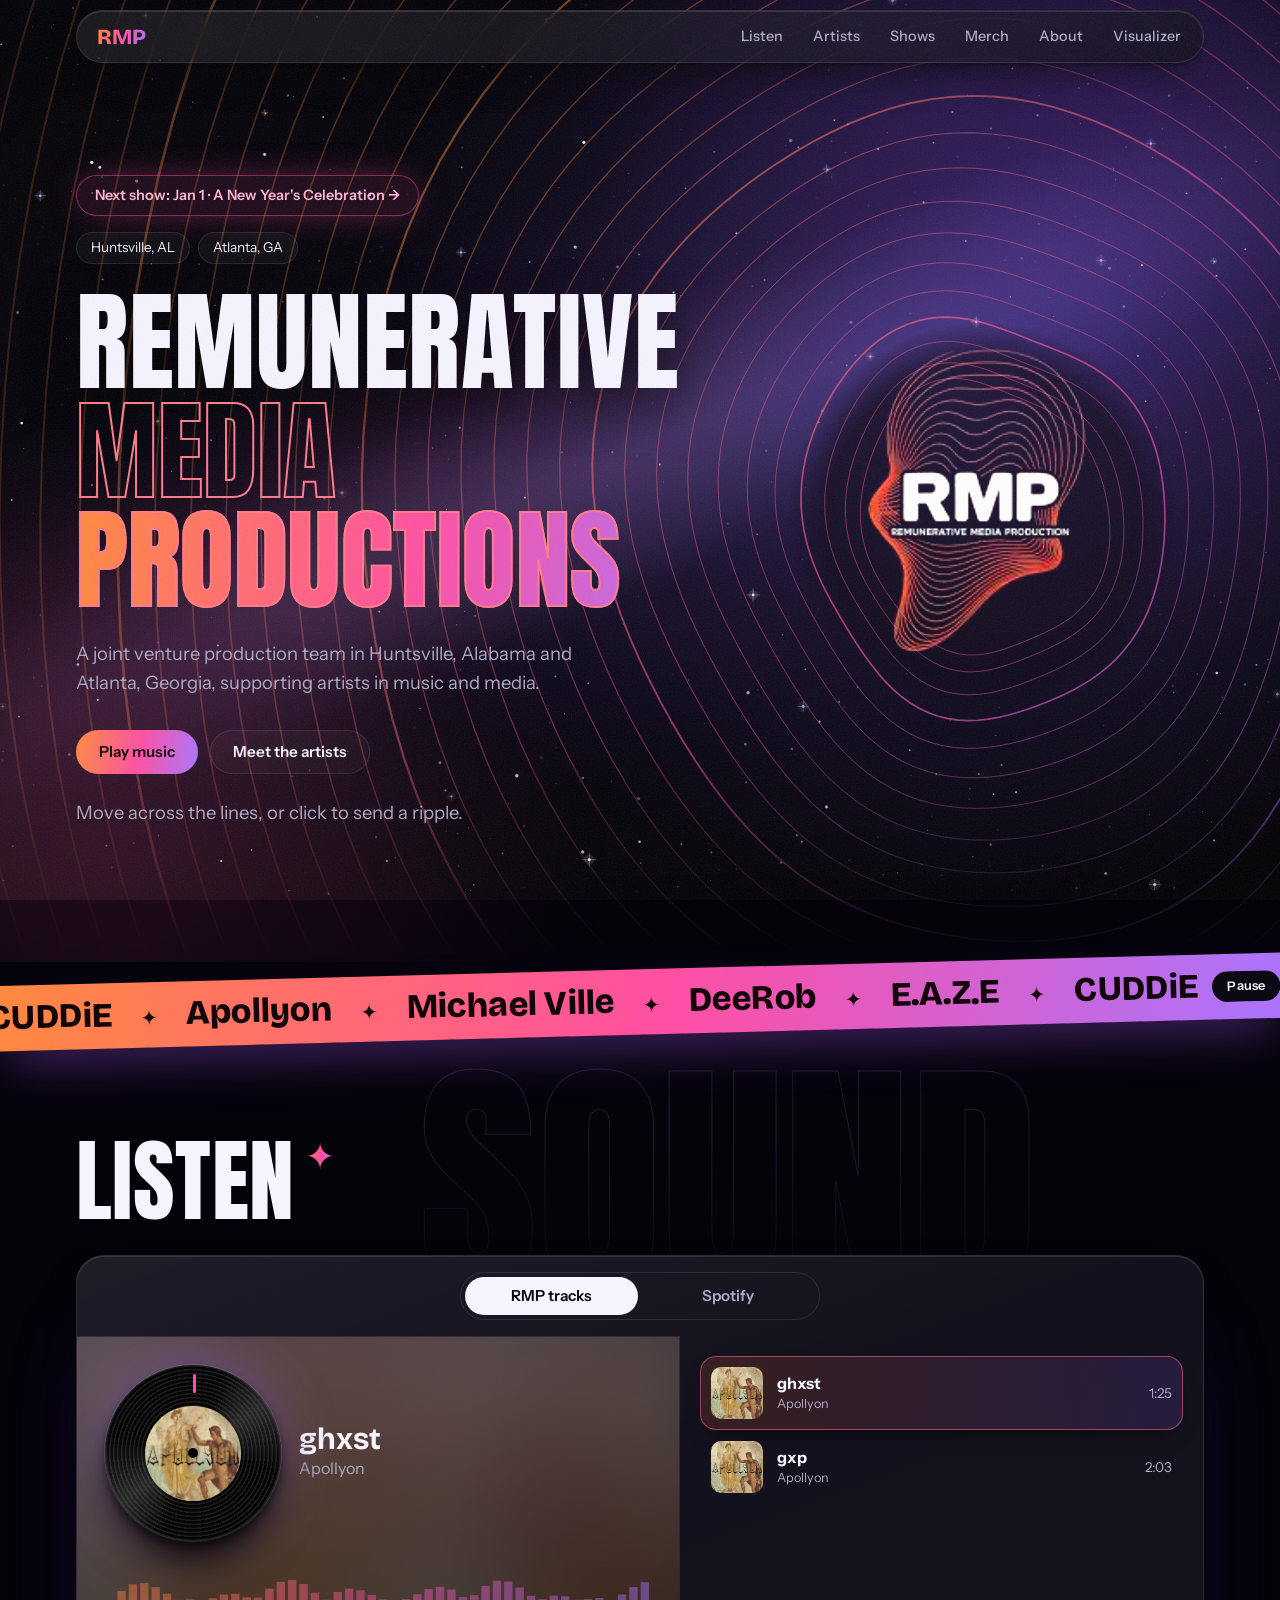
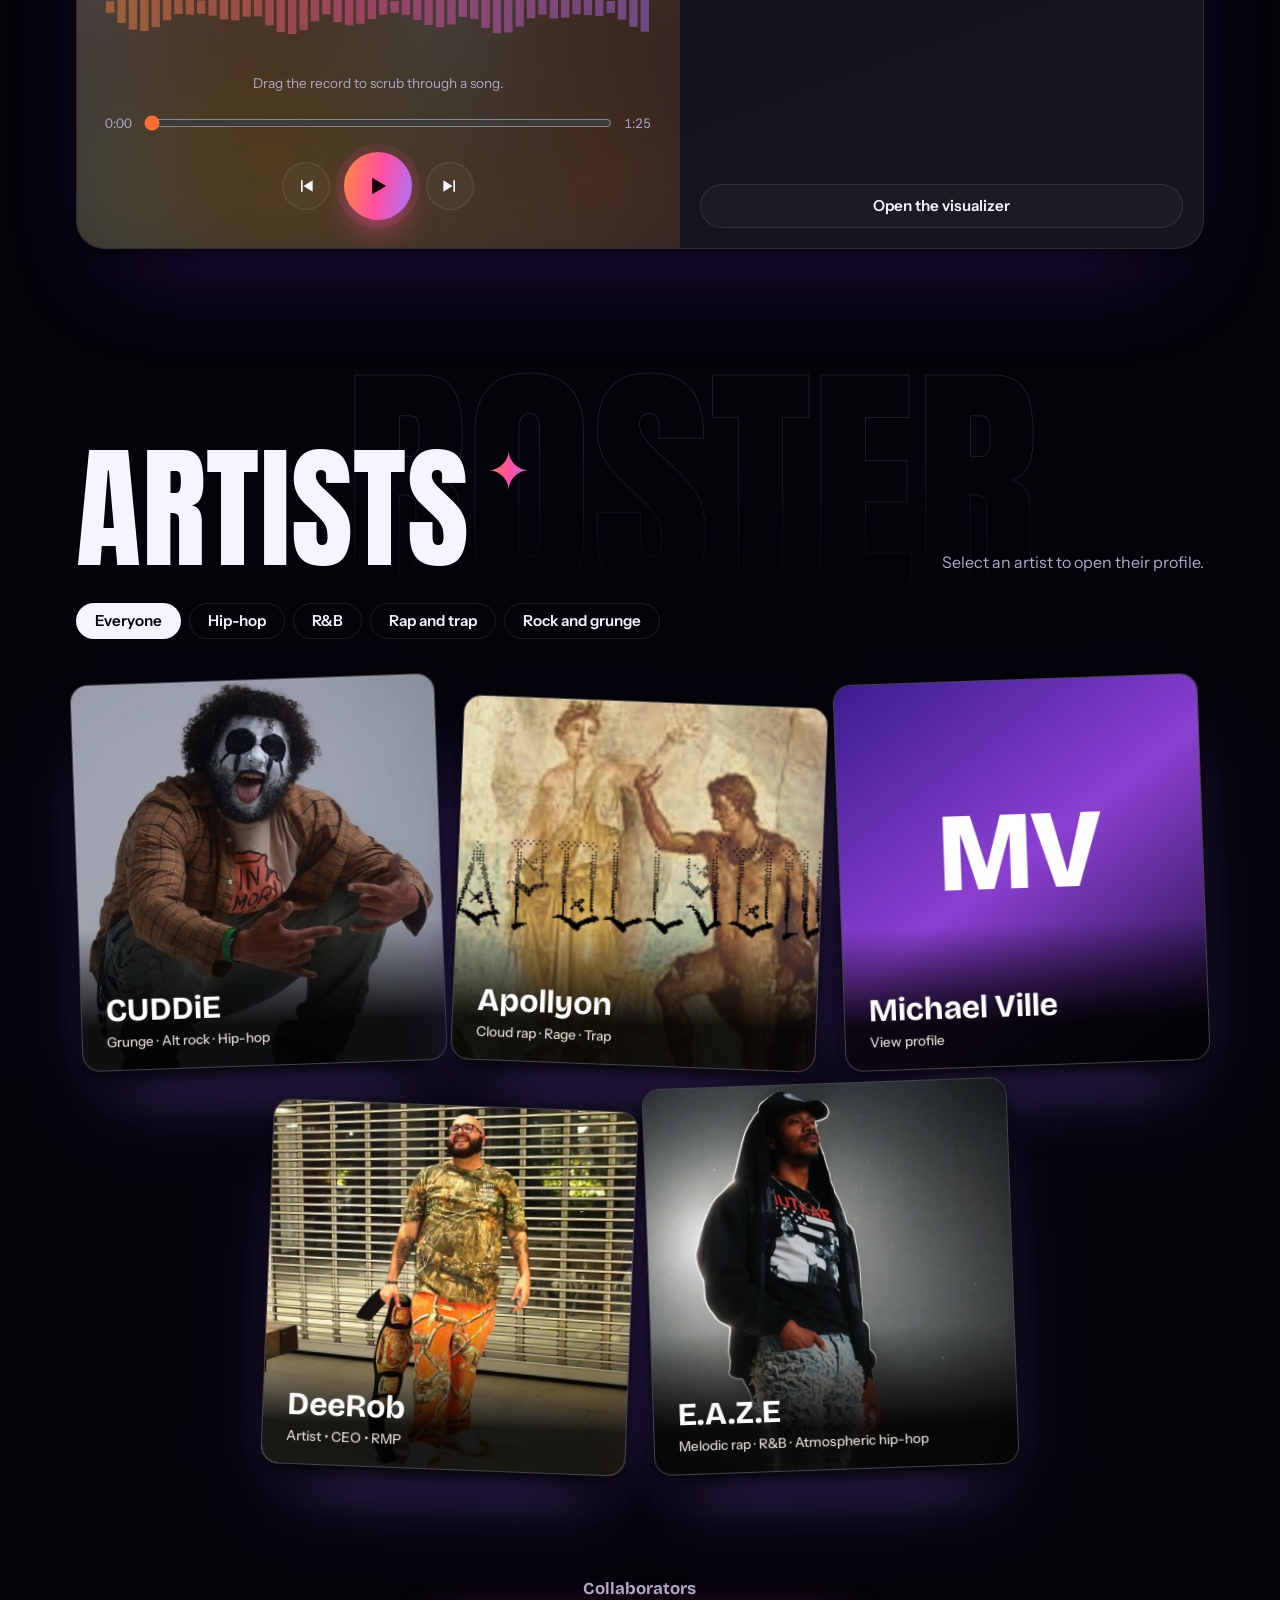
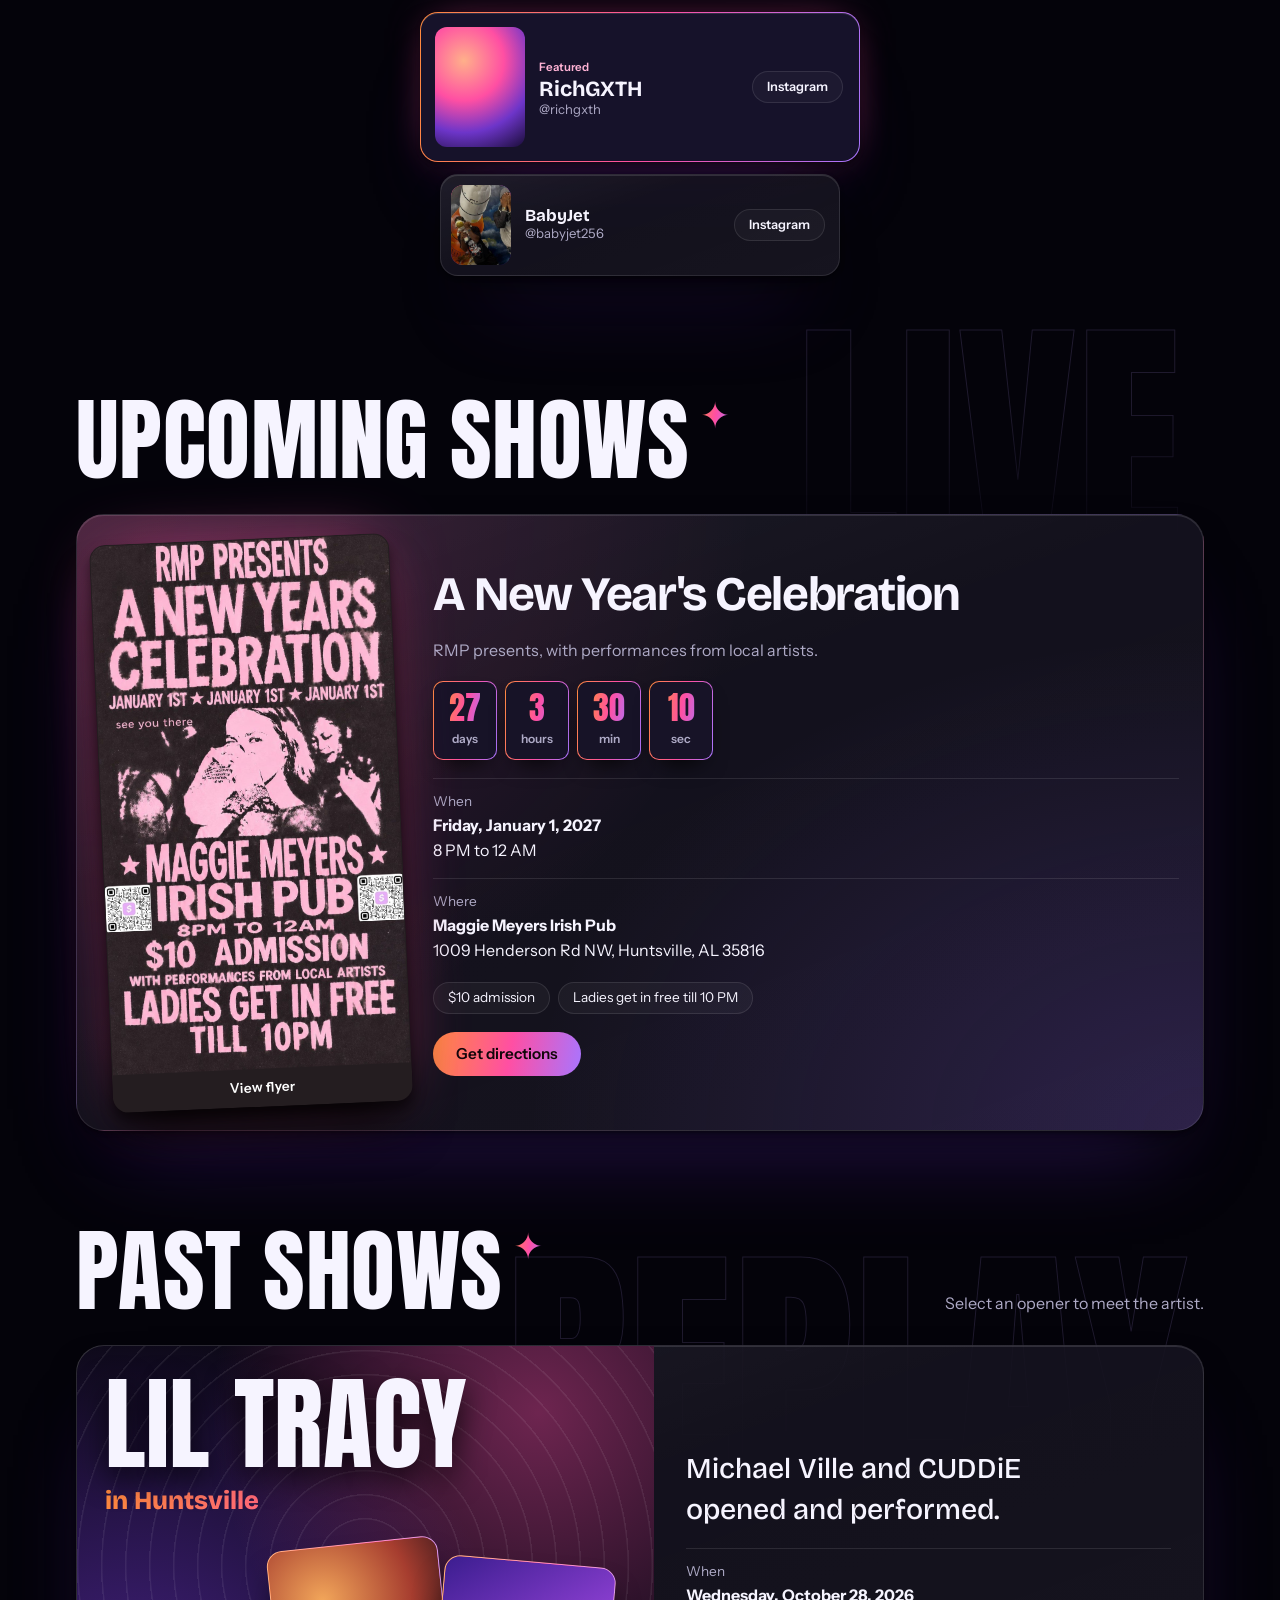
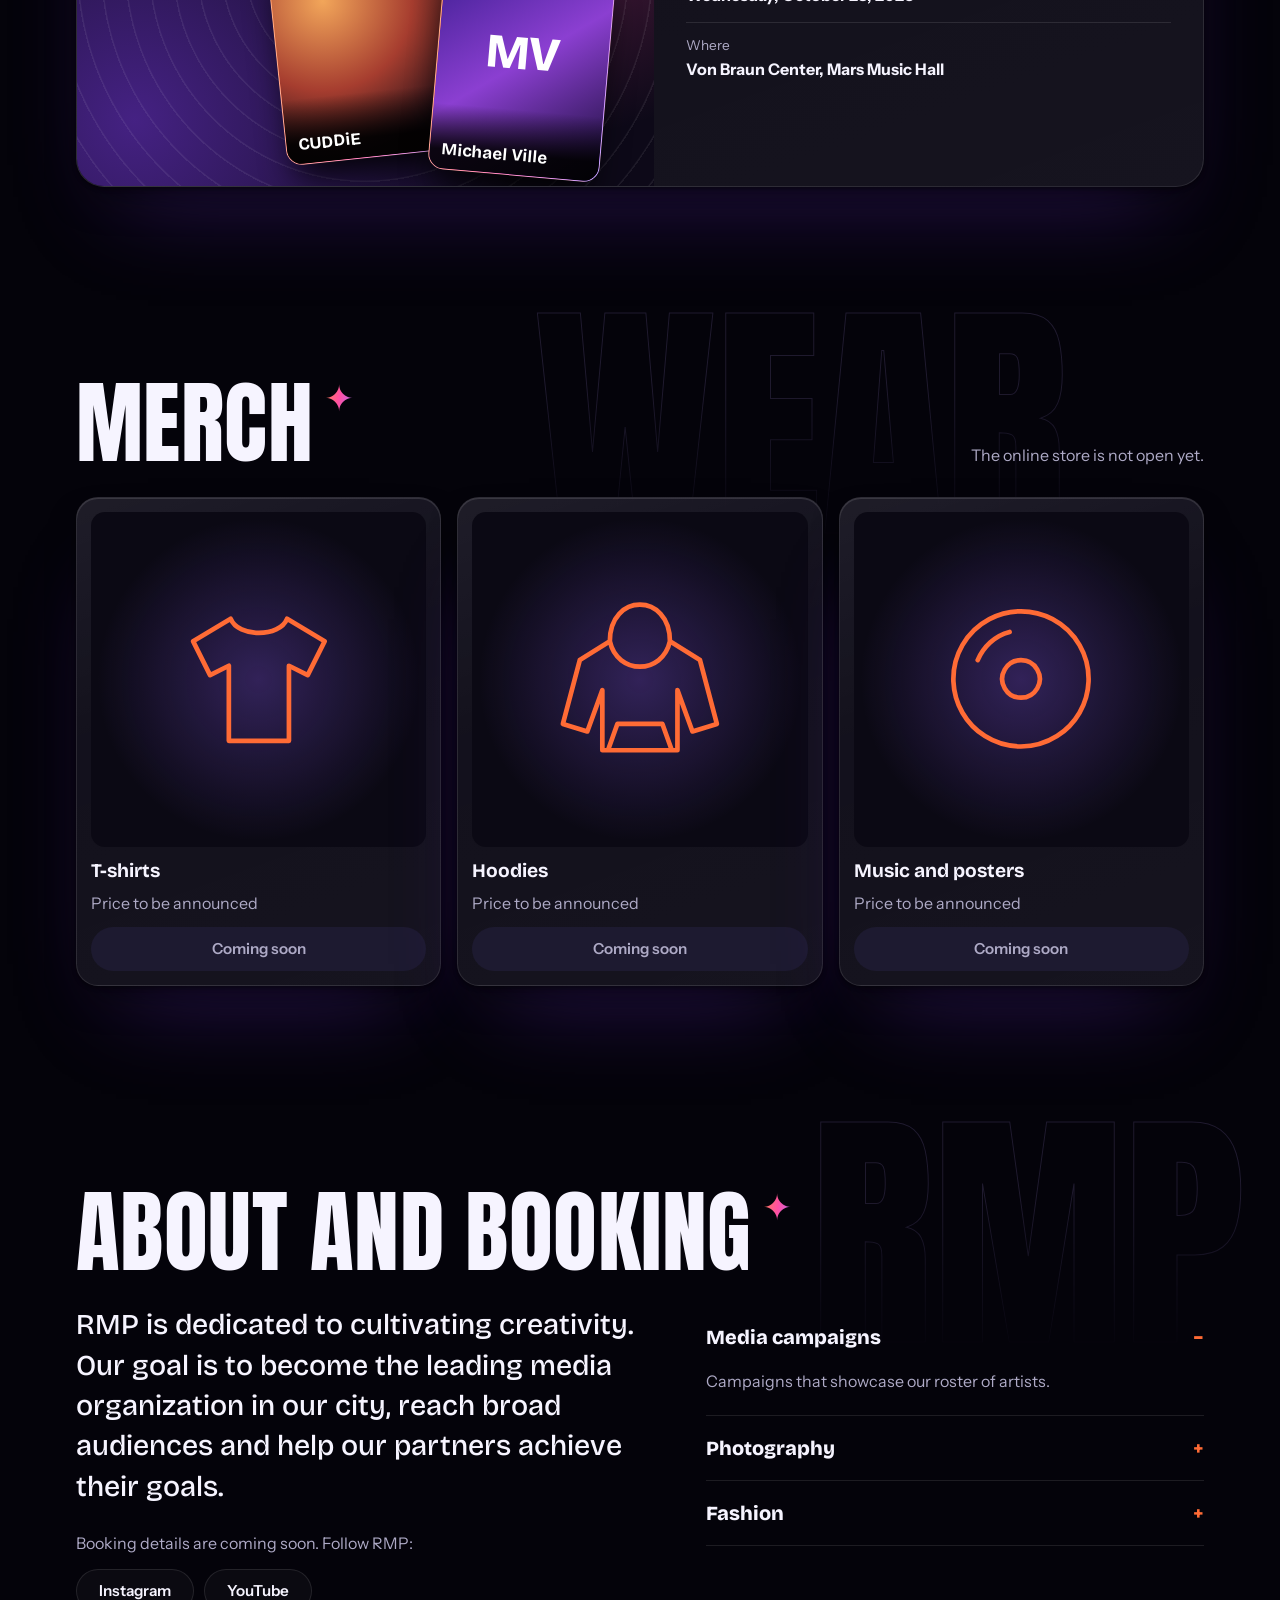
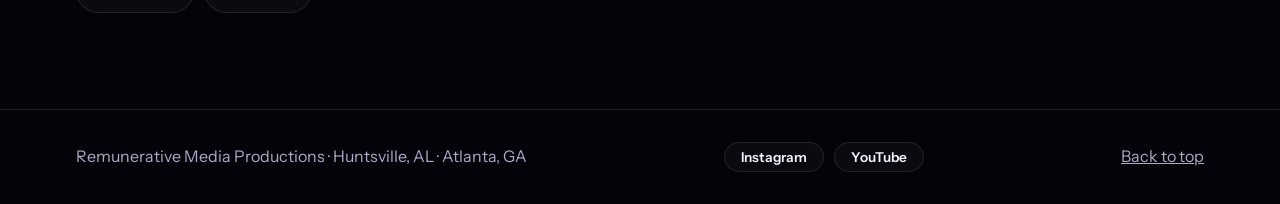
==== commit bcb80f04: "changes v2" ====
--- a/index.html
+++ b/index.html
@@ -3,339 +3,13 @@
 <head>
 <meta charset="utf-8">
 <meta name="viewport" content="width=device-width,initial-scale=1,viewport-fit=cover">
-<style>body{margin:0}img{max-width:100%}[hidden]{display:none!important}</style>
 <title>Remunerative Media Productions</title>
 <meta name="claude:viewport-fit-sides" content="cover">
-<link rel="stylesheet" href="https://fonts.googleapis.com/css2?family=Anton&family=Bricolage+Grotesque:opsz,wght@12..96,500;12..96,800&family=Instrument+Sans:wght@400;500;600&display=swap">
-<style>
-/* Layout: floating nav, split hero, player console, portrait artist tiles with profile sheets, quiet lists, docked mini player. Single dark brand look. */
-:root{color-scheme:dark;--bg:#07060d;--panel:#100e1b;--raise:#1d1a30;--fg:#f6f4ff;--muted:#aeaac6;--line:#ffffff1a;--accent:#ff6b35;--pink:#ff4fa3;--violet:#9d6bff;--glow:#8b5cf63d;--on:#12060a;
---grad:linear-gradient(100deg,#ff8a3d,#ff4fa3 52%,#a875ff);--glass:linear-gradient(160deg,#ffffff12,#ffffff05 40%,#ffffff08);
---lift:inset 0 1px 0 #ffffff1f,0 2px 4px #0006,0 18px 36px -12px #000a,0 50px 90px -40px #7c3aed59;
---display:"Bricolage Grotesque",system-ui,sans-serif;--body:"Instrument Sans",system-ui,sans-serif}
-*{box-sizing:border-box}
-html{scroll-behavior:smooth}
-body{background:var(--bg);color:var(--fg);font:16px/1.6 var(--body);overflow-x:clip}
-body.docked{padding-bottom:96px}
-.wrap{max-width:1160px;margin:auto;padding-left:max(16px,env(safe-area-inset-left,0px));padding-right:max(16px,env(safe-area-inset-right,0px))}
-h1,h2,h3{font-family:var(--display);line-height:1.05;margin:0;text-wrap:balance}
-p{margin:0}ul{list-style:none;margin:0;padding:0}
-a{color:inherit}
-:focus-visible{outline:3px solid var(--accent);outline-offset:3px}
-button,.btn{font:600 .95rem/1.2 var(--body);background:var(--accent);color:var(--on);border:1px solid transparent;border-radius:99px;padding:12px 22px;cursor:pointer;text-decoration:none;display:inline-block;transition:transform .2s,background .2s,border-color .2s}
-button:not(:disabled):hover,.btn:hover{transform:translateY(-2px)}
-button:disabled{background:var(--raise);color:var(--muted);cursor:default}
-.ghost{background:transparent;color:var(--fg);border-color:var(--line)}
-.ghost:hover{border-color:var(--accent)}
-.sub{color:var(--muted)}
-
-body::before{content:"";position:fixed;inset:0 0 auto;height:env(safe-area-inset-top,0px);background:var(--bg);z-index:30}
-header{position:sticky;top:env(safe-area-inset-top,0px);z-index:20;padding-block:10px}
-nav{position:relative;display:flex;align-items:center;gap:12px;padding:6px 8px 6px 20px;background:#191c22d9;border:1px solid var(--line);border-radius:99px;backdrop-filter:blur(16px);-webkit-backdrop-filter:blur(16px)}
-.logo{font:800 1.35rem var(--display);color:var(--accent);text-decoration:none;margin-right:auto}
-.links{display:flex;gap:2px;overflow-x:auto;scrollbar-width:none;min-width:0}
-.links a{white-space:nowrap;text-decoration:none;font-size:.9rem;font-weight:500;color:var(--muted);padding:8px 14px;border-radius:99px}
-.links a:hover,.links a[aria-current]{color:var(--fg);background:var(--raise)}
-.links a:focus-visible{outline-offset:-3px}
-.progress{position:absolute;left:24px;right:24px;bottom:-1px;height:2px;background:var(--accent);transform-origin:left;transform:scaleX(0)}
-
-.stage{position:relative;isolation:isolate;margin-top:-74px;padding-top:74px;background:radial-gradient(ellipse at 76% 40%,var(--glow),transparent 56%)}
-#waves{position:absolute;inset:0;width:100%;height:100%;z-index:-1;opacity:.3;-webkit-mask-image:linear-gradient(#000 60%,transparent);mask-image:linear-gradient(#000 60%,transparent)}
-.hero{display:grid;grid-template-columns:minmax(0,1.5fr) minmax(0,1fr);gap:24px;align-items:center;padding-block:clamp(48px,8vw,104px)}
-.cities{display:flex;flex-wrap:wrap;gap:8px;margin-bottom:24px}
-.cities span,.tags span{border:1px solid var(--line);background:#ffffff0a;border-radius:99px;padding:4px 14px;font-size:.85rem}
-h1{font-size:clamp(2.3rem,7.2vw,5.2rem);font-weight:800;letter-spacing:-.04em;line-height:.94}
-h1 em{font-style:normal;color:var(--accent);display:block}
-.hero p{margin:24px 0 32px;color:var(--muted);font-size:1.15rem;max-width:46ch}
-.actions{display:flex;flex-wrap:wrap;gap:12px}
-.mark{width:min(360px,100%);height:auto;margin:auto;display:block;border-radius:50%;-webkit-mask-image:radial-gradient(circle,#000 56%,transparent 71%);mask-image:radial-gradient(circle,#000 56%,transparent 71%)}
-
-section{padding-block:clamp(56px,8vw,96px);scroll-margin-top:60px}
-.head{display:flex;flex-wrap:wrap;align-items:end;justify-content:space-between;gap:8px 24px;margin-bottom:28px}
-h2{font-size:clamp(2.1rem,5vw,3.3rem);letter-spacing:-.035em}
-h2::after{content:".";color:var(--accent)}
-
-.console{display:grid;grid-template-columns:minmax(0,1.15fr) minmax(0,1fr);background:var(--panel);border:1px solid var(--line);border-radius:28px;overflow:hidden}
-.now{padding:28px;background:linear-gradient(160deg,var(--glow),transparent 62%);display:flex;flex-direction:column;gap:18px;min-width:0}
-.meta{display:flex;gap:18px;align-items:center;min-width:0}
-.cover{width:112px;height:112px;flex:none;border-radius:16px;object-fit:cover;background:var(--raise) center/cover;display:grid;place-items:center;font:800 1.5rem var(--display);color:var(--accent)}
-.meta h3{font-size:1.9rem;overflow-wrap:anywhere}
-#spectrum{width:100%;height:96px;display:block}
-.seek{display:flex;align-items:center;gap:10px;font-size:.82rem;color:var(--muted);font-variant-numeric:tabular-nums}
-input[type=range]{accent-color:var(--accent);flex:1;min-width:0;cursor:pointer}
-.controls{display:flex;align-items:center;justify-content:center;gap:14px}
-.round{width:48px;height:48px;padding:0;display:grid;place-items:center;border-radius:50%}
-.round svg{width:20px;height:20px;fill:currentColor}
-.round.big{width:68px;height:68px}.round.big svg{width:28px;height:28px}
-.queue{padding:20px;border-left:1px solid var(--line);display:flex;flex-direction:column;gap:6px;min-width:0}
-.queue h3{font-size:1.1rem;padding:4px 10px 10px}
-.track{display:flex;align-items:center;gap:14px;width:100%;text-align:left;background:transparent;color:var(--fg);border-radius:16px;padding:10px}
-.track:hover{background:var(--raise)}
-.track[aria-current="true"]{background:var(--raise);border-color:var(--accent)}
-.track .cover{width:52px;height:52px;border-radius:10px;font-size:.8rem}
-.track b{display:block;font-size:1rem}.track small{color:var(--muted);font-weight:400}
-.track .time{margin-left:auto;color:var(--muted);font-weight:400;font-size:.85rem}
-.queue .btn{margin-top:auto;text-align:center}
-.spotify{margin-top:20px;border:1px solid var(--line);border-radius:28px;padding:24px 28px}
-.sp-list{display:flex;flex-wrap:wrap;gap:8px;margin:14px 0}
-.sp-list button{background:transparent;color:var(--fg);border-color:var(--line)}
-.sp-list button[aria-pressed="true"]{border-color:var(--accent);background:var(--raise)}
-.sp-out{font-size:.9rem}
-
-.artists{display:flex;flex-wrap:wrap;justify-content:center;gap:16px}.artists>.artist{width:calc((100% - 64px)/5)}
-.role{color:var(--accent);font-weight:600}
-.artist{position:relative;display:block;aspect-ratio:1;padding:0;overflow:hidden;border-radius:22px;background:var(--panel);color:#fff;text-align:left;border:1px solid var(--line)}
-.artist:not(:disabled):hover{transform:translateY(-6px);border-color:var(--accent)}
-.pic{position:absolute;inset:0;display:grid;place-items:center;overflow:hidden;font:800 clamp(2.8rem,6vw,4.5rem) var(--display);padding-bottom:12%;transition:transform .5s}
-.pic img{position:absolute;inset:0;width:100%;height:100%;object-fit:cover}
-.artist:hover .pic{transform:scale(1.05)}
-.label{position:absolute;inset:auto 0 0;padding:48px 18px 16px;background:linear-gradient(transparent,#000000e6 70%)}
-.label b{display:block;font:800 1.45rem/1.1 var(--display)}
-.label small{display:block;color:#ddd5ce;font-weight:500;font-size:.85rem;margin-top:4px}
-@media(max-width:600px){.artists>.artist{width:calc((100% - 16px)/2)}.label{padding:32px 12px 10px}.label b{font-size:1.1rem}.label small{display:none}}
-
-dialog{width:min(880px,calc(100% - 32px));max-height:calc(100% - 48px);padding:0;border:1px solid var(--line);border-radius:28px;background:var(--panel);color:var(--fg);overflow:auto}
-dialog::backdrop{background:#000b;backdrop-filter:blur(6px)}
-.sheet{display:grid;grid-template-columns:minmax(0,1fr) minmax(0,1.1fr)}
-.sheet .photo{position:relative;min-height:420px;display:grid;place-items:center;font:800 5rem var(--display);color:#fff}
-.sheet .photo img{position:absolute;inset:0;width:100%;height:100%;object-fit:contain;background:var(--bg)}
-.info{padding:32px;display:flex;flex-direction:column;gap:18px;align-items:flex-start;min-width:0}
-.info h3{font-size:2.4rem}
-.tags{display:flex;flex-wrap:wrap;gap:8px}
-.close{align-self:flex-end;padding:8px 16px}
-
-.empty{display:flex;flex-wrap:wrap;gap:16px;align-items:center;justify-content:space-between;border:1px dashed #ffffff2e;border-radius:22px;padding:28px}
-.empty h3{font-size:1.4rem}
-li.row{display:flex;flex-wrap:wrap;gap:10px 20px;align-items:center;justify-content:space-between;padding:18px 0;border-bottom:1px solid var(--line)}
-li.row div{min-width:0}li.row span{display:block;color:var(--muted)}
-
-.grid{display:grid;grid-template-columns:repeat(auto-fit,minmax(230px,1fr));gap:16px}
-.card{background:var(--panel);border:1px solid var(--line);border-radius:22px;padding:14px;min-width:0;display:flex;flex-direction:column;gap:10px;transition:transform .25s,border-color .25s}
-.card:hover{transform:translateY(-4px);border-color:#a875ff80}
-.card h3{font-size:1.2rem;padding-top:4px}.card p{color:var(--muted)}
-.card button{margin-top:auto}
-.art,.shot{width:100%;aspect-ratio:1;border-radius:14px}
-.shot{object-fit:cover;display:block}
-.art{display:grid;place-items:center;color:var(--muted);background:radial-gradient(circle,var(--glow),transparent 68%),var(--bg)}
-.art svg{width:56%;height:56%;fill:none;stroke:var(--accent);stroke-width:2.5;stroke-linejoin:round;stroke-linecap:round}
-select{width:100%;padding:10px;background:var(--bg);color:var(--fg);border:1px solid var(--line);border-radius:12px;font:inherit}
-.cart{margin-top:24px;background:var(--panel);border:1px solid var(--accent);border-radius:22px;padding:22px;display:flex;flex-direction:column;gap:10px;align-items:flex-start}
-.cart ul{align-self:stretch}
-.qty{display:flex;gap:10px;align-items:center}.qty button{padding:6px 14px}
-#cartMsg{margin-top:10px}
-
-.about{display:grid;grid-template-columns:minmax(0,1.2fr) minmax(0,1fr);gap:32px;align-items:start}
-.lead{font:500 clamp(1.3rem,2.6vw,1.8rem)/1.4 var(--display)}
-.about .sub{margin-top:24px}
-details{border-bottom:1px solid var(--line)}
-summary{cursor:pointer;list-style:none;display:flex;justify-content:space-between;gap:16px;padding:20px 0;font:800 1.25rem var(--display)}
-summary::-webkit-details-marker{display:none}
-summary::after{content:"+";color:var(--accent)}details[open] summary::after{content:"−"}
-details p{color:var(--muted);padding-bottom:20px}
-footer{border-top:1px solid var(--line);padding-block:32px;color:var(--muted)}
-footer .wrap{display:flex;flex-wrap:wrap;justify-content:space-between;gap:12px}
-
-.dock{position:fixed;left:0;right:0;bottom:0;z-index:25;padding:10px max(16px,env(safe-area-inset-right,0px)) calc(10px + env(safe-area-inset-bottom,0px)) max(16px,env(safe-area-inset-left,0px));pointer-events:none}
-.dock>div{pointer-events:auto;max-width:620px;margin:auto;display:flex;align-items:center;gap:12px;padding:8px 10px;background:#22262ef2;border:1px solid var(--line);border-radius:99px;box-shadow:0 12px 32px #0009}
-.dock .cover{width:46px;height:46px;border-radius:50%;font-size:.75rem}
-.dock a{text-decoration:none;min-width:0;margin-right:auto;line-height:1.3}
-.dock b,.dock small{display:block;white-space:nowrap;overflow:hidden;text-overflow:ellipsis}.dock small{color:var(--muted)}
-
-@media(max-width:900px){.artists>.artist{width:calc((100% - 32px)/3)}.console,.about{grid-template-columns:minmax(0,1fr)}.queue{border-left:0;border-top:1px solid var(--line)}}
-@media(max-width:720px){
-nav{border-radius:22px;flex-wrap:wrap;padding:8px 10px;gap:2px}.logo{padding-left:6px;width:100%}.links{width:100%;justify-content:space-between;gap:0}.links a{padding:6px 5px;font-size:.8rem}
-.stage{margin-top:-108px;padding-top:108px}section{scroll-margin-top:92px}
-.hero{grid-template-columns:minmax(0,1fr);padding-top:24px}.mark{order:-1;width:min(240px,70%)}
-.sheet{grid-template-columns:minmax(0,1fr)}.sheet .photo{min-height:340px}.info{padding:22px}
-.now{padding:20px}.cover{width:84px;height:84px}.meta h3{font-size:1.5rem}.spotify{padding:20px}}
-@media(max-width:380px){.artists>.artist{width:100%}.links a{font-size:.74rem;padding:6px 2px}nav{padding-inline:8px}}
-@media(prefers-reduced-motion:reduce){html{scroll-behavior:auto}*{transition:none!important}}
-.flash{display:inline-block;margin-bottom:16px;padding:8px 18px;border-radius:99px;background:#ffadd01f;border:1px solid #ffadd080;color:#ffc2da;font-weight:600;font-size:.9rem;text-decoration:none}
-.flash:hover{background:#ffadd033}
-.social{display:flex;flex-wrap:wrap;gap:10px;margin-top:12px}footer .social{margin:0}
-footer .social .btn{padding:6px 16px;font-size:.85rem}footer .wrap{align-items:center}
-.event{display:grid;grid-template-columns:minmax(0,300px) minmax(0,1fr);gap:32px;padding:24px;background:linear-gradient(135deg,#ffadd01f,var(--panel) 55%);border:1px solid var(--line);border-radius:28px}
-.event+.event{margin-top:16px}
-.flyer{position:relative;padding:0;border-radius:16px;overflow:hidden;background:#241d20;align-self:start}
-.flyer img{display:block;width:100%;height:auto}
-.flyer span{display:block;padding:10px;color:#fff;font-size:.85rem}
-.details{display:flex;flex-direction:column;gap:18px;align-items:flex-start;justify-content:center;min-width:0}
-.details h3{font-size:clamp(1.9rem,4.5vw,3rem);letter-spacing:-.03em}
-dl{margin:0;display:grid;gap:14px;align-self:stretch}dl>div{border-top:1px solid var(--line);padding-top:12px}
-dt{color:var(--muted);font-size:.85rem}dd{margin:0}dd b,dd span{display:block}
-#poster{width:fit-content;max-width:calc(100% - 32px);padding:12px;text-align:right}
-#poster img{display:block;margin-top:10px;max-width:100%;max-height:calc(100vh - 160px);width:auto;border-radius:14px}
-@media(max-width:720px){.event{grid-template-columns:minmax(0,1fr);padding:16px;gap:20px}.flyer{width:min(300px,100%);justify-self:center}}
-
-/* ---- art layer: poster type, print grain, collage, record ---- */
-:root{--poster:"Anton","Bricolage Grotesque",Impact,sans-serif}
-body::after{content:"";position:fixed;inset:0;z-index:40;pointer-events:none;opacity:.09;background-image:url("data:image/svg+xml,%3Csvg xmlns='http://www.w3.org/2000/svg' width='180' height='180'%3E%3Cfilter id='n'%3E%3CfeTurbulence type='fractalNoise' baseFrequency='.85' numOctaves='3' stitchTiles='stitch'/%3E%3CfeColorMatrix type='saturate' values='0'/%3E%3C/filter%3E%3Crect width='100%25' height='100%25' filter='url(%23n)'/%3E%3C/svg%3E")}
-h1,h2{font-family:var(--poster);font-weight:400;text-transform:uppercase;letter-spacing:.005em}
-h1{font-size:clamp(2.5rem,8.6vw,6.8rem);line-height:1}
-h1 span{display:block}
-h1 em{display:block;color:transparent;-webkit-text-stroke:2px var(--accent);background:linear-gradient(var(--accent),var(--accent)) no-repeat 0 100%/100% 50%;-webkit-background-clip:text;background-clip:text;transition:background-size .7s ease}
-h1:hover em{background-size:100% 100%}
-h2{font-size:clamp(2.8rem,8vw,5.6rem);line-height:1}
-h2::after{content:"✦";font-size:.4em;vertical-align:top;margin-left:.3em}
-#waves{opacity:.75;-webkit-mask-image:linear-gradient(#000 78%,transparent);mask-image:linear-gradient(#000 78%,transparent)}
-.stage{cursor:crosshair;touch-action:pan-y}
-.mark{transition:transform .25s ease-out;transform:translate(var(--mx,0),var(--my,0))}
-.hint{font-size:.85rem;color:var(--muted);margin-top:20px}
-
-body{overflow-x:clip}
-html{overflow-x:clip}
-.ticker{display:flex;align-items:center;transform:rotate(-1.5deg) scale(1.02);background:var(--accent);color:var(--on);overflow:hidden;margin-block:8px}
-.reel{flex:1;overflow:hidden;min-width:0}
-.run{display:flex;width:max-content;animation:run 32s linear infinite}
-.ticker:hover .run,.ticker:focus-within .run,.ticker.stopped .run{animation-play-state:paused}
-@keyframes run{to{transform:translateX(-50%)}}
-.run button{background:none;color:inherit;border:0;border-radius:0;padding:10px 0;font:800 clamp(1.4rem,3.6vw,2.1rem)/1.3 "Bricolage Grotesque",sans-serif;white-space:nowrap}
-.run button::after{content:"✦";font-size:.6em;margin:0 28px}
-.run button:hover{transform:none;text-decoration:underline}
-.run button:focus-visible{outline:3px solid var(--on);outline-offset:-4px}
-.ticker .stop{flex:none;margin:0 12px;padding:6px 14px;font-size:.8rem;background:var(--on);color:var(--fg)}
-
-.disc{position:relative;flex:none;width:176px;height:176px;border-radius:50%;cursor:grab;touch-action:none;user-select:none;-webkit-user-select:none;background:repeating-radial-gradient(circle,#050505 0 2px,#1d1d1f 3px 4px);box-shadow:0 14px 34px #000a}
-.disc:active{cursor:grabbing}
-.disc .cover{position:absolute;inset:23%;width:54%;height:54%;border-radius:50%;font-size:1.1rem;pointer-events:none}
-.disc::before{content:"";position:absolute;inset:0;border-radius:50%;background:conic-gradient(from 20deg,transparent,#ffffff24 35deg,transparent 80deg,transparent 180deg,#ffffff24 215deg,transparent 260deg);pointer-events:none}
-.disc i{position:absolute;inset:47%;border-radius:50%;background:var(--bg);z-index:1}
-.disc b{position:absolute;left:50%;top:5%;width:3px;height:11%;background:var(--accent);border-radius:3px}
-.spin{position:absolute;inset:0;border-radius:50%}
-
-.chips{display:flex;flex-wrap:wrap;gap:8px;margin-bottom:28px}
-.chips button{background:transparent;color:var(--fg);border-color:var(--line);padding:8px 18px}
-.chips button[aria-pressed="true"]{background:var(--fg);color:var(--bg)}
-.artists{padding-block:12px;perspective:1200px}
-.artists>.artist{--tilt:-2deg;transform:rotate(var(--tilt)) rotateX(var(--rx,0deg)) rotateY(var(--ry,0deg));transform-style:preserve-3d;transition:transform .18s ease-out,opacity .3s,filter .3s,box-shadow .3s;box-shadow:0 12px 28px #0008;border:5px solid #f3e9df;border-radius:6px}
-.artists>.artist:nth-child(even){--tilt:2.2deg;margin-top:22px}
-.artists>.artist:not(:disabled):hover,.artists>.artist:focus-visible{--tilt:0deg;transform:rotateX(var(--rx,0deg)) rotateY(var(--ry,0deg)) scale(1.07);border-color:var(--pink);z-index:2;box-shadow:0 24px 50px #000c}
-.artist::after{content:"";position:absolute;inset:0;pointer-events:none;opacity:0;transition:opacity .25s;background:radial-gradient(circle at var(--gx,50%) var(--gy,50%),#ffffff45,transparent 55%)}
-.artist:hover::after{opacity:1}
-.artists>.artist.dim{opacity:.28;filter:grayscale(1)}
-.label b{font:700 1.35rem/1.15 "Bricolage Grotesque",sans-serif}
-.info h3{font:400 3rem/1 var(--poster);text-transform:uppercase}
-#pName{font:800 2.5rem/1.1 "Bricolage Grotesque",sans-serif;text-transform:none}
-
-.countdown{display:flex;flex-wrap:wrap;gap:8px;font-variant-numeric:tabular-nums}
-.countdown div{min-width:64px;text-align:center;padding:8px 10px;border-radius:10px;background:var(--pink);color:#241d20}
-.countdown b{display:block;font:400 2rem/1.1 var(--poster)}
-.countdown small{font-weight:600;font-size:.75rem}
-.event .flyer{transform:rotate(-2.5deg);box-shadow:0 18px 40px #000a}
-.event .flyer:hover{transform:rotate(0deg) scale(1.03)}
-
-.card,.queue,.spotify{background-image:radial-gradient(320px circle at var(--gx,-999px) var(--gy,-999px),#a875ff24,transparent 70%)}
-
-@media(max-width:720px){.disc{width:128px;height:128px}.disc .cover{font-size:.8rem}.meta{gap:14px}.artists>.artist:nth-child(even){margin-top:10px}.countdown div{min-width:0;flex:1}}
-@media(max-width:520px){h1 em{-webkit-text-stroke-width:1.2px}.label{padding-inline:6px}.label b{font-size:.88rem;letter-spacing:-.01em}}
-@media(prefers-reduced-motion:reduce){.run{animation:none;flex-wrap:wrap;width:auto}.run [aria-hidden]{display:none}.ticker .stop{display:none}.mark{transform:none}.artists>.artist,.event .flyer{--tilt:0deg!important;transform:none!important}}
-
-/* ---- color and depth ---- */
-html{background:var(--bg)}
-body{background:transparent;isolation:isolate}
-.sky{position:fixed;inset:0;z-index:-2;overflow:hidden;pointer-events:none}
-.sky i{position:absolute;width:90vmax;height:90vmax;border-radius:50%;background:radial-gradient(closest-side,var(--c),transparent);translate:calc(var(--mx,0)*var(--d)*1px) calc((var(--sy,0)*var(--v) + var(--my,0)*var(--d))*1px);animation:drift 24s ease-in-out infinite alternate}
-.sky i:nth-child(1){--c:#7c3aed4d;--d:40;--v:-.05;top:-40vmax;right:-35vmax}
-.sky i:nth-child(2){--c:#ff4fa330;--d:-26;--v:-.09;top:45vh;left:-52vmax;animation-delay:-8s}
-.sky i:nth-child(3){--c:#ff6b3529;--d:18;--v:-.035;top:120vh;right:-45vmax;animation-delay:-15s}
-@keyframes drift{to{transform:translate(6vmax,5vmax) scale(1.14)}}
-#dust{position:fixed;inset:0;width:100%;height:100%;z-index:-1;pointer-events:none}
-.stage{background:radial-gradient(ellipse 50% 55% at 76% 40%,#8b5cf63b,transparent),radial-gradient(ellipse 40% 40% at 8% 88%,#ff4fa31f,transparent)}
-#waves{opacity:.85}
-.mark{filter:contrast(1.4) saturate(1.25);mix-blend-mode:screen;scale:1.08}
-h1{text-shadow:0 18px 50px #000b}
-h1 em{text-shadow:none;-webkit-text-stroke-color:#ff7a8a;background-image:var(--grad)}
-h2::after{background:var(--grad);-webkit-background-clip:text;background-clip:text;color:transparent}
-section{position:relative}
-section::before{content:attr(data-word);position:absolute;z-index:-1;top:14px;right:0;font:400 clamp(6rem,21vw,16rem)/1 var(--poster);text-transform:uppercase;white-space:nowrap;color:transparent;-webkit-text-stroke:1px #b9a3ff26;pointer-events:none;translate:var(--px,0px) 0;-webkit-mask-image:linear-gradient(#000 35%,transparent);mask-image:linear-gradient(#000 35%,transparent)}
-.rise{opacity:0;translate:0 56px;transform:perspective(1100px) rotateX(9deg);transform-origin:50% 0}
-.rise.in{opacity:1;translate:0 0;transform:none;transition:opacity .7s ease,translate .8s cubic-bezier(.2,.7,.2,1),transform .8s cubic-bezier(.2,.7,.2,1)}
-
-nav{background:linear-gradient(160deg,#ffffff14,#100e1bcc);box-shadow:var(--lift)}
-.logo{background:var(--grad);-webkit-background-clip:text;background-clip:text;color:transparent}
-.progress{background:var(--grad)}
-button:not(.ghost):not(:disabled):not(.artist):not(.track):not(.flyer):not(.stop),a.btn:not(.ghost){background-image:var(--grad);background-origin:border-box}
-button:not(.ghost):not(:disabled):not(.artist):not(.track):not(.flyer):not(.stop):not(.run button):hover,a.btn:not(.ghost):hover{box-shadow:0 10px 30px -8px #ff4fa3a6}
-.sp-list button,.chips button,.run button,.ticker .stop{background-image:none!important}
-.sp-list button:hover,.chips button:hover{box-shadow:none!important}
-.chips button[aria-pressed="true"]{background:var(--fg);color:var(--bg)}
-.ghost{background-color:#ffffff08}
-.flash{background:#ff4fa31a;border-color:#ff4fa373;color:#ffb3d5;box-shadow:0 0 34px -8px #ff4fa380}
-.flash:hover{background:#ff4fa333}
-
-.console,.spotify,.event,.card,.cart,.empty,dialog{background-color:#100e1bc7;box-shadow:var(--lift)}
-.console,.spotify,.event,.card,.cart,.empty{background-image:var(--glass);border:1px solid var(--line);-webkit-backdrop-filter:blur(18px);backdrop-filter:blur(18px)}
-.card,.spotify{background-image:radial-gradient(320px circle at var(--gx,-999px) var(--gy,-999px),#a875ff2e,transparent 70%),var(--glass)}
-.queue{background-image:radial-gradient(320px circle at var(--gx,-999px) var(--gy,-999px),#a875ff24,transparent 70%)}
-.cart{border-color:#ff4fa38c}
-.card:hover{transform:translateY(-8px);border-color:#a875ff99}
-.event{background-image:radial-gradient(ellipse 60% 90% at 0 0,#ff4fa333,transparent),radial-gradient(ellipse 60% 80% at 100% 100%,#8b5cf633,transparent),var(--glass)}
-.now{position:relative;isolation:isolate;overflow:hidden;background:linear-gradient(160deg,#8b5cf62e,transparent 65%)}
-.now::before{content:"";position:absolute;inset:-70px;z-index:-1;background:var(--art,none) center/cover;filter:blur(60px) saturate(1.7);opacity:.3}
-.track:hover{background:#ffffff0d}
-.track[aria-current="true"]{background:linear-gradient(100deg,#ff6b3526,#8b5cf626);border-color:#ff6b8a8c;box-shadow:0 10px 24px -14px #000}
-.round.big{box-shadow:0 0 0 8px #ff4fa31a,0 16px 34px -10px #ff4fa3b3}
-.disc{box-shadow:0 0 0 1px #ffffff1f,0 6px 10px #0008,0 28px 40px -8px #000d,0 0 60px -10px #8b5cf699}
-.disc b{background:var(--pink)}
-.ticker{position:relative;background:var(--grad);box-shadow:0 22px 50px -18px #a855f799}
-.ticker .stop{background-color:#0b0914}
-
-.artists>.artist{border:1px solid #ffffff38;border-radius:18px;box-shadow:0 4px 8px #0008,0 26px 38px -14px #000e,0 40px 70px -30px #8b5cf6a6}
-.artists>.artist:not(:disabled):hover,.artists>.artist:focus-visible{border-color:#ff7ab8;box-shadow:0 8px 14px #0009,0 44px 60px -18px #000,0 0 55px -8px #ff4fa38c}
-.pic img{scale:1.08;translate:var(--ix,0px) var(--iy,0px);transition:translate .18s ease-out}
-.sheet .photo{overflow:hidden;isolation:isolate}
-.sheet .photo::before{content:"";position:absolute;inset:-50px;z-index:-1;background:var(--haze,none) center/cover;filter:blur(34px) brightness(.55) saturate(1.35)}
-.sheet .photo img{background:transparent;filter:drop-shadow(0 18px 30px #000a)}
-.countdown div{background:linear-gradient(#171327,#171327) padding-box,var(--grad) border-box;border:1px solid transparent;color:var(--fg);box-shadow:0 12px 24px -12px #000}
-.countdown b{background:var(--grad);-webkit-background-clip:text;background-clip:text;color:transparent}
-.countdown small{color:var(--muted)}
-.event .flyer{box-shadow:0 8px 12px #0008,0 34px 50px -14px #000e,0 0 70px -22px #ff4fa3cc}
-.dock>div{background:#1d1a30e6;-webkit-backdrop-filter:blur(16px);backdrop-filter:blur(16px);box-shadow:var(--lift)}
-.art{background:radial-gradient(circle,#8b5cf64d,transparent 68%),#0b0914}
-@media(max-width:720px){section::before{top:30px}.sky i{animation:none}}
-@media(prefers-reduced-motion:reduce){.sky i{animation:none;translate:none}section::before{translate:none}.rise{opacity:1;translate:none;transform:none}.pic img{translate:none}}
-
-/* ---- past shows ---- */
-#past{padding-top:0}
-.recap{display:grid;grid-template-columns:minmax(0,1.05fr) minmax(0,1fr);overflow:hidden;border:1px solid var(--line);border-radius:28px;background:var(--glass),#100e1bd1;box-shadow:var(--lift)}
-.recap+.recap{margin-top:20px}
-.bill{position:relative;isolation:isolate;overflow:hidden;min-height:440px;padding:28px;display:flex;flex-direction:column;justify-content:space-between;gap:20px;background:radial-gradient(circle at 80% 15%,#ff4fa366,transparent 55%),radial-gradient(circle at 10% 85%,#7c3aed80,transparent 60%),#0d0918}
-.bill::before{content:"";position:absolute;inset:-40%;z-index:-1;background:repeating-radial-gradient(circle at 50% 50%,transparent 0 22px,#ffffff12 23px 24px)}
-.bill h3{font:400 clamp(3.6rem,8vw,6.4rem)/.98 var(--poster);text-transform:uppercase;text-shadow:0 10px 30px #000c}
-.bill h3 small{display:block;font:800 clamp(1.1rem,2.4vw,1.6rem)/1.3 "Bricolage Grotesque",sans-serif;text-transform:none;margin-top:10px;background:var(--grad);-webkit-background-clip:text;background-clip:text;color:transparent;text-shadow:none}
-.openers{display:flex;justify-content:flex-end;padding-right:6px}
-.recap .opener{position:relative;width:min(172px,46%);aspect-ratio:4/5;padding:0;overflow:hidden;border-radius:16px;border:1px solid #ffffff59;color:#fff;text-align:left;box-shadow:0 22px 34px -10px #000e;rotate:-6deg;transition:rotate .25s,translate .25s,border-color .25s}
-.recap .opener+.opener{rotate:5deg;translate:-12px 18px}
-.recap .opener:hover,.recap .opener:focus-visible{rotate:0deg;border-color:var(--pink);z-index:2;transform:translateY(-8px)}
-.opener .pic{padding-bottom:18%;font-size:3rem}
-.opener .label{padding:36px 12px 10px}.opener .label b{font-size:1.05rem}
-.story{padding:32px;display:flex;flex-direction:column;justify-content:center;align-items:flex-start;gap:18px;min-width:0}
-.story .lead{text-wrap:balance}
-.gallery{display:grid;grid-template-columns:repeat(auto-fill,minmax(110px,1fr));gap:8px;align-self:stretch}
-.gallery img{width:100%;aspect-ratio:1;object-fit:cover;border-radius:12px}
-@media(max-width:900px){.recap{grid-template-columns:minmax(0,1fr)}}
-@media(max-width:520px){.bill{padding:20px;min-height:400px}.story{padding:22px}}
-@media(prefers-reduced-motion:reduce){.recap .opener{transform:none!important}}
-
-/* ---- space ---- */
-:root{--bg:#04030a}
-.sky::before{content:"";position:absolute;inset:-30%;transform:rotate(-24deg);background:radial-gradient(ellipse 55% 9% at 50% 50%,#b9a3ff2e,transparent),radial-gradient(ellipse 28% 13% at 36% 48%,#ff4fa31f,transparent),radial-gradient(ellipse 24% 11% at 68% 53%,#4f6bff24,transparent),radial-gradient(ellipse 70% 20% at 50% 50%,#4c2a8f26,transparent)}
-.sky::after{content:"";position:absolute;inset:0;background:radial-gradient(ellipse 85% 75% at 50% 45%,transparent 45%,#000a)}
-
-/* ---- collaborators ---- */
-#collaborators{padding-top:0}
-.collabs{display:grid;grid-template-columns:repeat(auto-fit,minmax(min(260px,100%),360px));justify-content:center;gap:20px}
-.collab{display:flex;flex-direction:column;align-items:center;gap:14px;text-align:center;padding:34px 22px 26px;border:1px solid var(--line);border-radius:28px;background:var(--glass),#100e1bc7;box-shadow:var(--lift);min-width:0}
-.planet{position:relative;width:132px;height:132px;display:grid;place-items:center;margin-bottom:6px}
-.planet::after{content:"";position:absolute;inset:34% -22%;border-radius:50%;border:2px solid #ffc4e18c;border-top-color:transparent;rotate:-18deg}
-.face{position:relative;width:100%;height:100%;border-radius:50%;overflow:hidden;display:grid;place-items:center;font:400 2.8rem var(--poster);color:#fff;background:radial-gradient(circle at 32% 28%,#ffb08a,#ff4fa3 38%,#6d35c9 68%,#1a0d38);box-shadow:inset -16px -18px 30px #0009,0 0 46px -6px #a875ffb3}
-.face img{position:absolute;inset:0;width:100%;height:100%;object-fit:cover}
-.collab.has-photo{padding:14px 14px 24px}
-.has-photo .planet{width:100%;height:auto;aspect-ratio:3/4;margin:0}
-.has-photo .planet::after{display:none}
-.has-photo .face{border-radius:18px;background:#0b0914;box-shadow:0 24px 40px -16px #000e,0 0 50px -14px #a875ffb3}
-.collab h3{font-size:1.7rem}.collab p{color:var(--muted)}
-</style>
+<link rel="preconnect" href="https://fonts.googleapis.com">
+<link rel="preconnect" href="https://fonts.gstatic.com" crossorigin>
+<link rel="stylesheet" href="https://fonts.googleapis.com/css2?family=Anton&family=Bricolage+Grotesque:opsz,wght@12..96,500;12..96,700;12..96,800&family=Instrument+Sans:wght@400;500;600&display=swap">
+<link rel="stylesheet" href="theme.css">
+<link rel="stylesheet" href="styles.css">
 </head>
 <body>
 <div class="sky" aria-hidden="true"><i></i><i></i><i></i></div><canvas id="dust" aria-hidden="true"></canvas>
@@ -349,27 +23,30 @@
 <h1><span>Remunerative</span> <em>Media Productions</em></h1>
 <p>A joint venture production team in Huntsville, Alabama and Atlanta, Georgia, supporting artists in music and media.</p>
 <div class="actions"><button type="button" id="heroPlay">Play music</button><a class="btn ghost" href="#artists">Meet the artists</a></div><p class="hint">Move across the lines, or click to send a ripple.</p></div>
-<img class="mark" src="[data-uri]" width="360" height="360" alt="RMP logo: Remunerative Media Production"></div></div>
+<img class="mark" src="images/logo.jpg" width="360" height="360" alt="RMP logo: Remunerative Media Production"></div></div>
 <div class="ticker" id="ticker" role="group" aria-label="RMP artists"><div class="reel"><div class="run" id="run"></div></div><button type="button" class="stop" id="stopRun" aria-pressed="false">Pause</button></div>
 
 <div class="wrap">
 <section id="listen" data-word="Sound"><div class="head"><h2>Listen</h2></div>
 <div class="console">
-<div class="now"><div class="meta"><div class="disc" id="disc" title="Drag the record to scrub" aria-hidden="true"><div class="spin" id="spin"><div class="cover" id="cover">RMP</div><b></b></div><i></i></div><div style="min-width:0"><h3 id="nowTitle">Pick a track</h3><p class="sub" id="now" aria-live="polite"></p></div></div>
+<div class="tabs" role="group" aria-label="Music source"><button type="button" id="tabMine" aria-pressed="true">RMP tracks</button><button type="button" id="tabSp" aria-pressed="false">Spotify</button></div>
+<div class="now"><div class="meta"><div class="disc" id="disc" title="Drag the record to scrub" aria-hidden="true"><div class="spin" id="spin"><div class="cover" id="cover">RMP</div><b></b></div><i></i></div><div class="now-text"><h3 id="nowTitle">Pick a track</h3><p class="sub" id="now" aria-live="polite"></p></div></div>
 <canvas id="spectrum" aria-hidden="true"></canvas>
-<p class="sub" style="font-size:.85rem;text-align:center">Drag the record to scrub through a song.</p>
+<div id="spPane" hidden><div id="spHost"></div><p class="sub" id="spStatus" aria-live="polite"></p></div>
+<p class="sub scrub-hint" id="scrubHint">Drag the record to scrub through a song.</p>
 <div class="seek"><span id="elapsed">0:00</span><input type="range" id="seek" min="0" max="1000" value="0" aria-label="Seek" disabled><span id="total">0:00</span></div>
 <div class="controls">
 <button type="button" class="round ghost" id="prev" aria-label="Previous track"><svg viewBox="0 0 24 24"><path d="M6 5h2v14H6zm14 0v14L9 12z"/></svg></button>
 <button type="button" class="round big" id="toggle" aria-label="Play"></button>
 <button type="button" class="round ghost" id="next" aria-label="Next track"><svg viewBox="0 0 24 24"><path d="M16 5h2v14h-2zM4 5l11 7-11 7z"/></svg></button></div>
 <audio id="player" preload="metadata"></audio></div>
-<div class="queue"><h3>RMP tracks</h3><ul id="tracks"></ul><a class="btn ghost" href="visualizer.html">Open the visualizer</a></div></div>
-<div class="spotify"><h3>On Spotify</h3><p class="sub" id="spStatus" aria-live="polite"></p><div class="sp-list" id="spList"></div><div id="spHost"></div></div>
+<div class="queue">
+<div class="panel" id="minePanel"><ul id="tracks"></ul><a class="btn ghost" href="visualizer.html">Open the visualizer</a></div>
+<div class="panel" id="spPanel" hidden><div class="sp-list" id="spList"></div></div></div></div>
 </section>
 
 <section id="artists" data-word="Roster"><div class="head"><h2>Artists</h2><p class="sub">Select an artist to open their profile.</p></div><div class="chips" id="chips" role="group" aria-label="Highlight artists by style"></div><div class="artists" id="artistList"></div></section>
-<section id="collaborators" data-word="Crew"><div class="head"><h2>Collaborators</h2><p class="sub">People creating with RMP.</p></div><ul class="collabs" id="collabList"></ul></section>
+<section id="collaborators" aria-labelledby="collabHeading"><h2 id="collabHeading">Collaborators</h2><ul class="collabs" id="collabList"></ul></section>
 <section id="shows" data-word="Live"><div class="head"><h2>Upcoming shows</h2></div><ul id="showList"></ul></section>
 <section id="past" data-word="Replay"><div class="head"><h2>Past shows</h2><p class="sub">Select an opener to meet the artist.</p></div><ul id="pastList"></ul></section>
 <section id="merch" data-word="Wear"><div class="head"><h2>Merch</h2><p class="sub" id="merchNote" aria-live="polite"></p></div><div class="grid" id="merchList"></div>
@@ -381,175 +58,14 @@
 
 <div class="dock" id="dock" hidden><div><div class="cover" id="dockCover">RMP</div><a href="#listen"><b id="dockTitle"></b><small id="dockArtist"></small></a><button type="button" class="round" id="dockToggle" aria-label="Play"></button></div></div>
 <dialog id="poster" aria-label="Show flyer"><button type="button" class="ghost" id="posterClose">Close</button><img id="posterImg" alt=""></dialog>
-<dialog id="profile" aria-labelledby="pName"><div class="sheet"><div class="photo" id="pPhoto"></div><div class="info"><button type="button" class="ghost close" id="pClose">Close</button><h3 id="pName"></h3><p class="role" id="pRole" hidden></p><div class="tags" id="pTags"></div><p id="pBio" style="white-space:pre-line"></p><div class="actions" id="pActions"></div></div></div></dialog>
+<dialog id="profile" aria-labelledby="pName"><div class="sheet"><div class="photo" id="pPhoto"></div><div class="info"><button type="button" class="ghost close" id="pClose">Close</button><h3 id="pName"></h3><p class="role" id="pRole" hidden></p><div class="tags" id="pTags"></div><p id="pBio"></p><div class="actions" id="pActions"></div></div></div></dialog>
 
 <script src="config.js"></script>
+<script src="content.js"></script>
+<script src="shared.js"></script>
 <script src="spotify.js"></script>
 <script src="shopify.js"></script>
-<script>
-/* Music and store settings live in config.js. Artists and shows are edited here. */
-const artists=[
-{name:"CUDDiE",tags:["Grunge","Alt rock","Hip-hop"],full:"images/cuddie-full.jpg",photo:"images/cuddie.jpg",mono:"C",bg:"radial-gradient(circle at 30% 25%,#f2a65a,#a63d2f 45%,#241018 80%)",bio:"CUDDiE is an underground alternative artist from Huntsville, Alabama, blending grunge, alternative rock, and hip-hop into a sound of his own. Known for his dark aesthetic, raw emotion, and unapologetic energy, CUDDiE turns personal struggles and inner chaos into music. With a rebellious spirit and a sound that refuses to fit into one box, he’s carving out his own lane in the underground scene.",service:"Spotify",url:"https://open.spotify.com/artist/0et1CCt24jLPLWmpxeSzAU"},
-{name:"Apollyon",tags:["Cloud rap","Rage","Trap"],photo:"images/apollyon.jpg",mono:"A",bg:"conic-gradient(from 210deg at 50% 60%,#12091f,#5b2a86,#12091f,#2d1650,#12091f)",bio:"Apollyon is an underground producer with a distinct sound that draws on cloud rap, rage and trap, shaped by a wide range of unique samples.",service:"SoundCloud",url:"https://soundcloud.com/loser5808"},
-{name:"Michael Ville",tags:[],photo:"",mono:"MV",bg:"linear-gradient(145deg,#3b1d8f,#8b3fd1 48%,#150c33)",bio:"",service:"Spotify",url:"https://open.spotify.com/artist/5wnL8RsFqPUj7MmhVpn0kH"},
-{name:"DeeRob",role:"Artist • CEO • RMP",tags:["Hip-hop","R&B"],full:"images/deerob-full.jpg",photo:"images/deerob.jpg",mono:"DR",bg:"repeating-linear-gradient(125deg,#1f2b16 0 22px,#41602a 22px 44px)",bio:"DeeRob is a multifaceted hip-hop artist, entrepreneur, and the CEO of RMP. Blending hip-hop with elements of R&B and an unapologetic approach to music, he brings versatility and individuality to everything he touches. Beyond the microphone, DeeRob plays a major role behind the scenes, helping develop talent, build connections, and push the RMP movement forward. Whether he’s creating music, collaborating with other artists, or handling business, DeeRob operates with one mindset: make moves, break boundaries, and do it his own way.",service:"Spotify",url:"https://open.spotify.com/artist/34RJGeJC1CIjwByYzoyNDS"},
-{name:"E.A.Z.E",tags:["Melodic rap","R&B","Atmospheric hip-hop"],full:"images/eaze-full.jpg",photo:"images/eaze.jpg",mono:"EZ",bg:"linear-gradient(145deg,#2b2f38,#0d0e12)",bio:"E.A.Z.E is an artist who blends melodic rap, R&B, and atmospheric hip-hop into a sound that feels cinematic, nostalgic, and emotionally unpredictable. Inspired by the energy of the '80s, the melodies of Michael Jackson, and the modern sonic worlds of Don Toliver, Travis Scott, and The Weeknd, E.A.Z.E creates music that balances vulnerability, confidence, and mystery.\n\nHis music explores love, betrayal, ambition, temptation, personal growth, and the chaos that comes with navigating life while trying to become something greater. With melodic vocals, layered harmonies, moody production, and an effortlessly smooth delivery, E.A.Z.E turns real emotions into records that feel like scenes from a movie.\n\nMore than just music, E.A.Z.E is building a world—one where dark aesthetics, nostalgic sounds, raw emotion, and modern artistry collide. Whether it's a late-night record, a toxic love story, or an anthem about overcoming setbacks, his goal is to make listeners feel something, see something, and remember something.\n\nHe's not chasing a sound. He's creating a feeling.",service:"",url:""}];
-/* A show leaves the page on its own once "ends" has passed. */
-const shows=[{title:"A New Year's Celebration",date:"Friday, January 1, 2027",short:"Jan 1",time:"8 PM to 12 AM",
-starts:"2027-01-01T20:00:00-06:00",ends:"2027-01-02T00:00:00-06:00",venue:"Maggie Meyers Irish Pub",address:"1009 Henderson Rd NW, Huntsville, AL 35816",
-price:"$10 admission",deal:"Ladies get in free till 10 PM",note:"RMP presents, with performances from local artists.",
-flyer:"images/new-years-flyer.jpg",url:""}];
-
-const $=id=>document.getElementById(id);
-function el(tag,text,cls){const e=document.createElement(tag);if(text)e.textContent=text;if(cls)e.className=cls;return e}
-const tracks=((window.RMP_CONFIG||{}).tracks||[]).filter(t=>t.src);
-const player=$("player"),calm=matchMedia("(prefers-reduced-motion: reduce)");
-const ICON={play:'<svg viewBox="0 0 24 24"><path d="M7 5l12 7-12 7z"/></svg>',pause:'<svg viewBox="0 0 24 24"><path d="M6 5h4v14H6zm8 0h4v14h-4z"/></svg>'};
-const clock=s=>isFinite(s)?Math.floor(s/60)+":"+String(Math.floor(s%60)).padStart(2,"0"):"0:00";
-const artOf=t=>(artists.find(a=>a.name===t.artist)||{}).photo||"";
-function paintCover(node,t){const src=artOf(t);node.style.backgroundImage=src?'url("'+src+'")':"";node.textContent=src?"":"RMP"}
-
-/* ---- player ---- */
-let current=-1,ac=null,an=null,freq=null;
-const spotify=window.RMPSpotify?RMPSpotify.mount({items:(window.RMP_CONFIG||{}).spotify,host:$("spHost"),list:$("spList"),status:$("spStatus"),onPlay:()=>player.pause()}):{pause(){}};
-function graph(){const AC=window.AudioContext||window.webkitAudioContext;if(ac||!AC||location.protocol==="file:")return;ac=new AC();an=ac.createAnalyser();an.fftSize=256;freq=new Uint8Array(an.frequencyBinCount);ac.createMediaElementSource(player).connect(an);an.connect(ac.destination)}
-function load(i){current=i;const t=tracks[i],art=artOf(t);document.querySelector(".now").style.setProperty("--art",art?'url("'+new URL(art,location.href).href+'")':"none");player.src=t.src;$("nowTitle").textContent=$("dockTitle").textContent=t.title;$("now").textContent=$("dockArtist").textContent=t.artist||"";paintCover($("cover"),t);paintCover($("dockCover"),t);[...document.querySelectorAll(".track")].forEach((b,n)=>b.setAttribute("aria-current",String(n===i)))}
-function play(){spotify.pause();graph();if(ac&&ac.state!=="running")ac.resume();player.play().catch(e=>{if(e.name!=="AbortError")$("now").textContent="Could not play this track. Please try again."})}
-function choose(i){if(i!==current)load(i);play()}
-function toggle(){if(!tracks.length)return;if(current<0)choose(0);else if(player.paused)play();else player.pause()}
-function skip(d){if(tracks.length)choose((Math.max(current,0)+d+tracks.length)%tracks.length)}
-function icons(){const on=!player.paused;for(const id of ["toggle","dockToggle"]){$(id).innerHTML=on?ICON.pause:ICON.play;$(id).setAttribute("aria-label",on?"Pause":"Play")}$("heroPlay").textContent=on?"Pause music":"Play music"}
-tracks.forEach((t,i)=>{const li=el("li"),b=el("button","","track"),c=el("span","","cover"),words=el("span"),time=el("span","","time");b.type="button";paintCover(c,t);words.append(el("b",t.title),el("small",t.artist));b.append(c,words,time);b.onclick=()=>i===current?toggle():choose(i);li.append(b);$("tracks").append(li);
-const probe=new Audio();probe.preload="metadata";probe.onloadedmetadata=()=>time.textContent=clock(probe.duration);probe.src=t.src});
-$("toggle").onclick=$("dockToggle").onclick=toggle;$("prev").onclick=()=>skip(-1);$("next").onclick=()=>skip(1);
-$("heroPlay").onclick=()=>{if(!tracks.length){$("listen").scrollIntoView();return}toggle()};
-player.onplay=()=>{spotify.pause();icons();dock()};player.onpause=icons;player.onended=()=>skip(1);
-player.onloadedmetadata=()=>{$("total").textContent=clock(player.duration);$("seek").disabled=false};
-player.ontimeupdate=()=>{$("elapsed").textContent=clock(player.currentTime);if(player.duration)$("seek").value=player.currentTime/player.duration*1000};
-$("seek").oninput=e=>{if(player.duration)player.currentTime=e.target.value/1000*player.duration};
-if(tracks.length)load(0);else{$("nowTitle").textContent="Music coming soon";["toggle","prev","next"].forEach(id=>$(id).disabled=true)}
-icons();
-let listening=true;
-function dock(){const show=current>=0&&!listening&&(player.currentTime>0||!player.paused);$("dock").hidden=!show;document.body.classList.toggle("docked",show)}
-new IntersectionObserver(e=>{listening=e[0].isIntersecting;dock()},{threshold:.15}).observe(document.querySelector(".console"));
-
-/* ---- artists ---- */
-function picture(box,a,src){box.style.background=a.bg;const mark=el("span",a.mono);mark.setAttribute("aria-hidden","true");box.append(mark);if(src){const img=new Image();img.alt="";img.onload=()=>{mark.remove();box.append(img)};img.src=src}}
-function openProfile(a){const photo=$("pPhoto");photo.textContent="";picture(photo,a,a.full||a.photo);const big=a.full||a.photo;photo.style.setProperty("--haze",big?'url("'+new URL(big,location.href).href+'")':"none");$("pName").textContent=a.name;$("pRole").textContent=a.role||"";$("pRole").hidden=!a.role;$("pTags").textContent="";a.tags.forEach(t=>$("pTags").append(el("span",t)));$("pBio").textContent=a.bio||"Bio coming soon.";
-const actions=$("pActions");actions.textContent="";if(a.url){const link=el("a","Listen on "+a.service,"btn");link.href=a.url;link.target="_blank";link.rel="noopener";actions.append(link)}
-const mine=tracks.findIndex(t=>t.artist===a.name);if(mine>=0){const b=el("button","Play "+tracks[mine].title+" here","ghost");b.type="button";b.onclick=()=>{choose(mine);$("profile").close();$("listen").scrollIntoView()};actions.append(b)}
-$("profile").showModal();$("profile").scrollTop=0}
-artists.forEach(a=>{const b=el("button","","artist"),pic=el("span","","pic"),label=el("span","","label");b.type="button";picture(pic,a,a.photo);label.append(el("b",a.name),el("small",a.role||(a.tags.length?a.tags.join(" · "):"View profile")));b.append(pic,label);b.setAttribute("aria-haspopup","dialog");b.onclick=()=>openProfile(a);$("artistList").append(b)});
-$("pClose").onclick=()=>$("profile").close();
-$("profile").onclick=e=>{if(e.target===$("profile"))$("profile").close()};
-
-/* ---- collaborators. Optional: role (a short line) and photo (an image path you have permission to use). ---- */
-const collaborators=[{name:"BabyJet",handle:"@babyjet256",url:"https://www.instagram.com/babyjet256/",role:"",photo:"images/babyjet.jpg",mono:"BJ"}];
-collaborators.forEach(c=>{const li=el("li","","collab"),planet=el("div","","planet"),face=el("div","","face"),mono=el("span",c.mono),link=el("a","Follow on Instagram","btn");
-mono.setAttribute("aria-hidden","true");face.append(mono);if(c.photo){const img=new Image();img.alt="Photo for "+c.name;img.onload=()=>{mono.remove();face.append(img);li.classList.add("has-photo")};img.src=c.photo}
-planet.append(face);li.append(planet,el("h3",c.name));if(c.role)li.append(el("p",c.role));li.append(el("p",c.handle));
-link.href=c.url;link.target="_blank";link.rel="noopener";link.setAttribute("aria-label","Follow "+c.name+" on Instagram");li.append(link);$("collabList").append(li)});
-
-/* ---- shows ---- */
-const upcoming=shows.filter(s=>!s.ends||Date.now()<Date.parse(s.ends));
-function out(text,url,cls){const a=el("a",text,cls);a.href=url;a.target="_blank";a.rel="noopener";return a}
-if(!upcoming.length){const li=el("li","","empty"),d=el("div"),a=el("a","Meet the artists","btn ghost");a.href="#artists";d.append(el("h3","No shows announced yet"),el("p","Dates and tickets will be listed here.","sub"));li.append(d,a);$("showList").append(li)}
-upcoming.forEach(s=>{const li=el("li","","event"),flyer=el("button","","flyer"),img=new Image(),info=el("div","","details"),facts=el("dl"),tags=el("div","","tags"),actions=el("div","","actions");
-const alt="Flyer for "+s.title+", "+s.date+", "+s.time+" at "+s.venue+". "+s.price+". "+s.deal+".";
-img.src=s.flyer;img.alt=alt;flyer.type="button";flyer.setAttribute("aria-haspopup","dialog");flyer.append(img,el("span","View flyer"));
-flyer.onclick=()=>{$("posterImg").src=s.flyer;$("posterImg").alt=alt;$("poster").showModal()};
-[["When",s.date,s.time],["Where",s.venue,s.address]].forEach(([k,a,b])=>{const d=el("div"),v=el("dd");v.append(el("b",a),el("span",b));d.append(el("dt",k),v);facts.append(d)});
-tags.append(el("span",s.price),el("span",s.deal));
-if(s.url)actions.append(out("Tickets",s.url,"btn"));
-actions.append(out("Get directions","https://www.google.com/maps/search/?api=1&query="+encodeURIComponent(s.venue+", "+s.address),s.url?"btn ghost":"btn"));
-info.append(el("h3",s.title),el("p",s.note,"sub"));
-if(s.starts){const c=el("div","","countdown");c.setAttribute("role","timer");info.append(c);const tick=()=>{let left=Math.floor((Date.parse(s.starts)-Date.now())/1000);c.textContent="";if(left<=0){c.append(el("div",Date.now()<Date.parse(s.ends)?"Happening now":"This show has ended"));return}[["days",86400],["hours",3600],["min",60],["sec",1]].forEach(([n,size])=>{const d=el("div");d.append(el("b",String(Math.floor(left/size))),el("small",n));left%=size;c.append(d)})};tick();setInterval(tick,1000)}
-info.append(facts,tags,actions);li.append(flyer,info);$("showList").append(li)});
-if(upcoming.length){const f=$("flash");f.textContent="Next show: "+upcoming[0].short+" · "+upcoming[0].title+" →";f.hidden=false}
-$("posterClose").onclick=()=>$("poster").close();
-$("poster").onclick=e=>{if(e.target===$("poster"))$("poster").close()};
-
-/* ---- past shows. Add date, venue or photos (image paths) to any entry; empty ones are left out. ---- */
-const pastShows=[{headliner:"Lil Tracy",place:"in Huntsville",date:"Wednesday, October 28, 2026",venue:"Von Braun Center, Mars Music Hall",openers:["CUDDiE","Michael Ville"],summary:"Michael Ville and CUDDiE opened and performed.",photos:[]}];
-pastShows.forEach(s=>{const li=el("li","","recap"),bill=el("div","","bill"),title=el("h3",s.headliner),row=el("div","","openers"),story=el("div","","story");
-title.append(el("small",s.place));
-s.openers.forEach(name=>{const a=artists.find(x=>x.name===name);if(!a)return;const b=el("button","","opener"),pic=el("span","","pic"),label=el("span","","label");b.type="button";b.setAttribute("aria-haspopup","dialog");picture(pic,a,a.photo);label.append(el("b",a.name));b.append(pic,label);b.onclick=()=>openProfile(a);row.append(b)});
-bill.append(title,row);story.append(el("p",s.summary,"lead"));
-const facts=el("dl");[["When",s.date],["Where",s.venue]].forEach(([k,v])=>{if(!v)return;const d=el("div"),dd=el("dd");dd.append(el("b",v));d.append(el("dt",k),dd);facts.append(d)});if(facts.children.length)story.append(facts);
-if(s.photos.length){const g=el("div","","gallery");s.photos.forEach((src,n)=>{const img=new Image();img.src=src;img.loading="lazy";img.alt=s.headliner+" "+s.place+", photo "+(n+1);g.append(img)});story.append(g)}
-li.append(bill,story);$("pastList").append(li)});
-
-/* ---- motion: hero waves, and a spectrum of RMP's own audio only (never Spotify) ---- */
-function fit(c){const r=Math.min(devicePixelRatio||1,2),w=c.clientWidth,h=c.clientHeight;if(c.width!==Math.round(w*r)||c.height!==Math.round(h*r)){c.width=Math.round(w*r);c.height=Math.round(h*r)}const x=c.getContext("2d");x.setTransform(r,0,0,r,0,0);x.clearRect(0,0,w,h);return[x,w,h]}
-/* Contour field, drawn from the rings in the RMP logo. It reacts to the pointer, to clicks, and to RMP's own audio only. */
-let seen=true,ripples=[],bass=0;
-const pt={x:-999,y:-999},stage=$("home"),mark=document.querySelector(".mark");
-const local=e=>{const r=$("waves").getBoundingClientRect();return{x:e.clientX-r.left,y:e.clientY-r.top}};
-stage.addEventListener("pointermove",e=>{Object.assign(pt,local(e));mark.style.setProperty("--mx",(e.clientX/innerWidth-.5)*22+"px");mark.style.setProperty("--my",(e.clientY/innerHeight-.5)*22+"px")});
-stage.addEventListener("pointerleave",()=>{pt.x=pt.y=-999});
-stage.addEventListener("pointerdown",e=>{if(!e.target.closest("a,button")&&!calm.matches){ripples.push({...local(e),born:performance.now()});if(ripples.length>6)ripples.shift()}});
-new IntersectionObserver(e=>seen=e[0].isIntersecting).observe($("waves"));
-function waves(t){const[x,w,h]=fit($("waves")),m=mark.getBoundingClientRect(),c=$("waves").getBoundingClientRect(),cx=m.left-c.left+m.width/2,cy=m.top-c.top+m.height/2;
-let target=0;if(an&&!player.paused&&!calm.matches){an.getByteFrequencyData(freq);for(let i=0;i<10;i++)target+=freq[i];target/=2550}bass+=(target-bass)*.2;
-const now=performance.now(),T=calm.matches?0:t;ripples=ripples.filter(r=>now-r.born<2200);
-const rings=30,reach=Math.max(w,h)*.9,steps=110,hue=x.createLinearGradient(cx-w*.35,cy-h*.4,cx+w*.25,cy+h*.45);hue.addColorStop(0,"#ff8a3d");hue.addColorStop(.5,"#ff4fa3");hue.addColorStop(1,"#9d6bff");
-eye.x+=(aim.x-eye.x)*.06;eye.y+=(aim.y-eye.y)*.06;const lift=calm.matches?0:Math.min(scrollY,h);
-for(let k=0;k<rings;k++){const base=m.width*.36+Math.pow(k/rings,1.25)*reach,z=Math.pow(k/rings,1.5),ox=eye.x*z*110,oy=eye.y*z*80+lift*z*.28;x.beginPath();
-for(let i=0;i<=steps;i++){const a=i/steps*Math.PI*2;let r=base+(Math.sin(a*3+k*.23+T*.00045)*9+Math.sin(a*5-k*.17-T*.0003)*6+Math.sin(a*2+T*.0002)*14)*(.5+k/18)+bass*38*Math.sin(a*8+k*.5+T*.004);
-let X=cx+ox+Math.cos(a)*r*.86,Y=cy+oy+Math.sin(a)*r;
-const dx=X-pt.x,dy=Y-pt.y,d=Math.hypot(dx,dy);if(d<150&&d>0){const push=Math.pow(1-d/150,2)*46;X+=dx/d*push;Y+=dy/d*push}
-for(const rp of ripples){const ex=X-rp.x,ey=Y-rp.y,dist=Math.hypot(ex,ey)||1,age=(now-rp.born)/2200,gap=dist-age*700;if(Math.abs(gap)<70){const push=Math.cos(gap/70*Math.PI/2)*28*(1-age);X+=ex/dist*push;Y+=ey/dist*push}}
-i?x.lineTo(X,Y):x.moveTo(X,Y)}
-x.closePath();x.strokeStyle=hue;x.lineWidth=.8+z*1.5+(k%7===3?.8:0);x.globalAlpha=Math.max(.1,.68-k/rings*.52+bass*.25+(k%7===3?.14:0));x.stroke()}}
-/* Night sky in three layers: nearer stars are brighter and move faster as you scroll. */
-const aim={x:0,y:0},eye={x:0,y:0},root=document.documentElement;
-document.addEventListener("pointermove",e=>{if(calm.matches||e.pointerType==="touch")return;aim.x=e.clientX/innerWidth-.5;aim.y=e.clientY/innerHeight-.5;document.querySelector(".sky").style.setProperty("--mx",aim.x);document.querySelector(".sky").style.setProperty("--my",aim.y)});
-const TINTS=["#ffffff","#ffffff","#ffffff","#cfd8ff","#d9c2ff","#ffc4e1","#ffd2ad"];
-const specks=Array.from({length:Math.round(Math.min(720,Math.max(240,innerWidth*innerHeight/1700)))},(_,i)=>{const layer=i%20<13?0:i%20<18?1:2;
-return{x:Math.random(),y:Math.random(),layer,r:[.5,.85,1.35][layer]*(.7+Math.random()*.6),c:TINTS[Math.floor(Math.random()*TINTS.length)],phase:Math.random()*7,speed:.0008+Math.random()*.0022,flare:layer===2&&Math.random()<.3}});
-let comet=null,nextComet=2500;
-function dust(t){const[x,w,h]=fit($("dust")),still=calm.matches;
-for(const p of specks){const depth=p.layer+1,drift=still?0:t*.0016*depth,px=(((p.x*w+drift-(still?0:eye.x*depth*14))%w)+w)%w,py=(((p.y*h-(still?0:scrollY*depth*.07))%h)+h)%h,glow=still?1:.68+.32*Math.sin(t*p.speed+p.phase);
-x.globalAlpha=[.5,.72,.95][p.layer]*glow;x.fillStyle=p.c;
-if(p.r<1)x.fillRect(px,py,p.r*1.7,p.r*1.7);else{x.beginPath();x.arc(px,py,p.r,0,7);x.fill()}
-if(p.flare){x.globalAlpha=.4*glow;const arm=p.r*5*glow;x.fillRect(px-arm,py-.4,arm*2,.8);x.fillRect(px-.4,py-arm,.8,arm*2);x.globalAlpha=.12*glow;x.beginPath();x.arc(px,py,p.r*3.5,0,7);x.fill()}}
-if(still){comet=null;return}
-if(!comet&&t>nextComet)comet={x:w*(.25+Math.random()*.75),y:h*Math.random()*.45,born:t};
-if(comet){const age=(t-comet.born)/900;if(age>=1){comet=null;nextComet=t+3500+Math.random()*5500;return}
-const hx=comet.x-age*w*.35,hy=comet.y+age*h*.24,len=Math.hypot(w*.35,h*.24),tx=hx+w*.35/len*140,ty=hy-h*.24/len*140,tail=x.createLinearGradient(hx,hy,tx,ty);tail.addColorStop(0,"#fff");tail.addColorStop(1,"#a875ff00");
-x.globalAlpha=Math.sin(age*Math.PI);x.strokeStyle=tail;x.lineWidth=2;x.beginPath();x.moveTo(hx,hy);x.lineTo(tx,ty);x.stroke()}}
-function parallax(){if(calm.matches)return;document.querySelector(".sky").style.setProperty("--sy",scrollY);document.querySelectorAll("section").forEach(sec=>sec.style.setProperty("--px",Math.round(sec.getBoundingClientRect().top*.22)+"px"))}
-addEventListener("scroll",parallax,{passive:true});parallax();
-if(!calm.matches&&"IntersectionObserver"in window){const reveal=new IntersectionObserver(list=>list.forEach(e=>{if(!e.isIntersecting)return;reveal.unobserve(e.target);e.target.classList.add("in");setTimeout(()=>e.target.classList.remove("rise","in"),1000)}),{rootMargin:"0px 0px -6% 0px"});
-document.querySelectorAll(".head,.console,.spotify,#chips,#artistList,#collabList,#showList,#pastList,#merchList,.about").forEach(n=>{n.classList.add("rise");reveal.observe(n)})}
-function spectrum(){const[x,w,h]=fit($("spectrum")),n=48,live=an&&!player.paused&&!calm.matches;if(live)an.getByteFrequencyData(freq);const tone=x.createLinearGradient(0,0,w,0);tone.addColorStop(0,"#ff8a3d");tone.addColorStop(.5,"#ff4fa3");tone.addColorStop(1,"#a875ff");x.fillStyle=tone;for(let i=0;i<n;i++){const v=live?freq[Math.floor(i*1.8)]/255:.12+.45*Math.abs(Math.sin(i*.5)*Math.cos(i*.19));x.globalAlpha=live?1:.45;const bh=Math.max(4,v*h);x.fillRect(i*w/n+1,(h-bh)/2,Math.max(2,w/n-3),bh)}}
-function frame(t){if(seen)waves(t);dust(t);spectrum();record(t);requestAnimationFrame(frame)}
-requestAnimationFrame(frame);
-
-/* ---- record: spins while playing, drag it to scrub (about 6 seconds per turn) ---- */
-const disc=$("disc");let turn=0,drag=null,before=0;
-const angle=e=>{const r=disc.getBoundingClientRect();return Math.atan2(e.clientY-r.top-r.height/2,e.clientX-r.left-r.width/2)*180/Math.PI};
-function record(t){const dt=Math.min(60,t-before||0);before=t;if(drag===null&&!player.paused&&!calm.matches)turn+=dt*.12;$("spin").style.transform="rotate("+turn+"deg)"}
-disc.onpointerdown=e=>{if(current<0)return;drag=angle(e);disc.setPointerCapture(e.pointerId)};
-disc.onpointermove=e=>{if(drag===null)return;const a=angle(e);let d=a-drag;if(d>180)d-=360;if(d<-180)d+=360;drag=a;turn+=d;if(player.duration)player.currentTime=Math.min(player.duration-.2,Math.max(0,player.currentTime+d/360*6))};
-disc.onpointerup=disc.onpointercancel=()=>drag=null;
-
-/* ---- name ticker: two copies make the loop seamless ---- */
-[0,1].forEach(copy=>artists.forEach(a=>{const b=el("button",a.name);b.type="button";if(copy){b.setAttribute("aria-hidden","true");b.tabIndex=-1}b.onclick=()=>openProfile(a);$("run").append(b)}));
-$("stopRun").onclick=e=>{const on=$("ticker").classList.toggle("stopped");e.target.textContent=on?"Play":"Pause";e.target.setAttribute("aria-pressed",String(on))};
-
-/* ---- style filters, worked out from each artist's tags ---- */
-[["Everyone",""],["Hip-hop","hip-hop"],["R&B","r&b"],["Rap and trap","rap|trap|rage"],["Rock and grunge","rock|grunge"]].forEach(([name,match],n)=>{const b=el("button",name);b.type="button";b.setAttribute("aria-pressed",String(!n));b.onclick=()=>{[...$("chips").children].forEach(c=>c.setAttribute("aria-pressed",String(c===b)));[...$("artistList").children].forEach((tile,i)=>tile.classList.toggle("dim",!!match&&!new RegExp(match,"i").test(artists[i].tags.join(" "))))};$("chips").append(b)});
-
-/* ---- tilt and spotlight (mouse only) ---- */
-if(matchMedia("(hover:hover) and (pointer:fine)").matches){
-[...$("artistList").children].forEach(tile=>{tile.onpointermove=e=>{const r=tile.getBoundingClientRect(),x=(e.clientX-r.left)/r.width,y=(e.clientY-r.top)/r.height;tile.style.setProperty("--gx",x*100+"%");tile.style.setProperty("--gy",y*100+"%");if(!calm.matches){tile.style.setProperty("--ix",(.5-x)*12+"px");tile.style.setProperty("--iy",(.5-y)*12+"px");tile.style.setProperty("--ry",(x-.5)*16+"deg");tile.style.setProperty("--rx",(.5-y)*16+"deg")}};tile.onpointerleave=()=>{tile.style.removeProperty("--ix");tile.style.removeProperty("--iy");tile.style.removeProperty("--rx");tile.style.removeProperty("--ry")}});
-document.addEventListener("pointermove",e=>{const box=e.target.closest&&e.target.closest(".card,.queue,.spotify");if(box){const r=box.getBoundingClientRect();box.style.setProperty("--gx",e.clientX-r.left+"px");box.style.setProperty("--gy",e.clientY-r.top+"px")}})}
-
-/* ---- nav ---- */
-const links=[...document.querySelectorAll('.links a[href^="#"]')];
-function onScroll(){const max=document.documentElement.scrollHeight-innerHeight;$("progress").style.transform="scaleX("+(max>0?scrollY/max:0)+")";let on="";document.querySelectorAll("section").forEach(s=>{if(s.getBoundingClientRect().top<innerHeight*.4)on="#"+(s.id==="past"?"shows":s.id==="collaborators"?"artists":s.id)});links.forEach(a=>a.hash===on?a.setAttribute("aria-current","true"):a.removeAttribute("aria-current"))}
-addEventListener("scroll",onScroll,{passive:true});onScroll();
-</script>
+<script src="app.js"></script>
+<script src="effects.js"></script>
 </body>
 </html>
--- a/theme.css
+++ b/theme.css
@@ -0,0 +1,19 @@
+/* Colors, fonts and base rules shared by both pages. */
+:root{
+  color-scheme:dark;
+  --bg:#04030a;--panel:#100e1b;--raise:#1d1a30;--surface:#100e1bc7;
+  --fg:#f6f4ff;--muted:#aeaac6;--line:#ffffff1a;
+  --accent:#ff6b35;--pink:#ff4fa3;--on:#12060a;
+  --grad:linear-gradient(100deg,#ff8a3d,#ff4fa3 52%,#a875ff);
+  --glass:linear-gradient(160deg,#ffffff12,#ffffff05 40%,#ffffff08);
+  --lift:inset 0 1px 0 #ffffff1f,0 2px 4px #0006,0 18px 36px -12px #000a,0 50px 90px -40px #7c3aed59;
+  --poster:"Anton","Bricolage Grotesque",Impact,sans-serif;
+  --display:"Bricolage Grotesque",system-ui,sans-serif;
+  --body:"Instrument Sans",system-ui,sans-serif;
+}
+*{box-sizing:border-box}
+[hidden]{display:none!important}
+html{background:var(--bg)}
+body{margin:0;color:var(--fg);font:16px/1.6 var(--body);overflow-x:clip;isolation:isolate}
+img{max-width:100%}
+#dust{position:fixed;inset:0;width:100%;height:100%;z-index:-1;pointer-events:none}
--- a/styles.css
+++ b/styles.css
@@ -0,0 +1,344 @@
+/* RMP home page. Shared colors and base rules are in theme.css.
+   Order: base, background, nav, hero, ticker, player, artists, collaborators, shows, merch, about, overlays, screen sizes. */
+
+/* ---------- base ---------- */
+html{scroll-behavior:smooth;overflow-x:clip}
+body.docked{padding-bottom:96px}
+.wrap{max-width:1160px;margin:auto;padding-left:max(16px,env(safe-area-inset-left,0px));padding-right:max(16px,env(safe-area-inset-right,0px))}
+h1,h2,h3{font-family:var(--display);line-height:1.05;margin:0;text-wrap:balance}
+p{margin:0}
+ul{list-style:none;margin:0;padding:0}
+a{color:inherit}
+:focus-visible{outline:3px solid var(--accent);outline-offset:3px}
+.sub{color:var(--muted)}
+
+/* Buttons are gradient pills by default. Tiles, tracks and other special buttons set their own background. */
+button,.btn{display:inline-block;font:600 .95rem/1.2 var(--body);color:var(--on);background:var(--grad) border-box var(--accent);border:1px solid transparent;border-radius:99px;padding:12px 22px;cursor:pointer;text-decoration:none;transition:transform .2s,background .2s,border-color .2s}
+button:not(:disabled):hover,.btn:hover{transform:translateY(-2px)}
+:where(button:not(:disabled),a.btn):hover{box-shadow:0 10px 30px -8px #ff4fa3a6}
+button:disabled{background:var(--raise);color:var(--muted);cursor:default}
+.ghost{color:var(--fg);background:#ffffff08;border-color:var(--line)}
+.ghost:hover{border-color:var(--accent)}
+button.ghost:hover,a.btn.ghost:hover{box-shadow:none}
+
+/* Frosted panels. They are nearly opaque instead of blurred, which keeps scrolling smooth over the animated sky. */
+.console,.event,.card,.cart,.empty,.collab,.recap{background:var(--glass),#100e1be0;border:1px solid var(--line);box-shadow:var(--lift)}
+
+/* ---------- background ---------- */
+body::before{content:"";position:fixed;inset:0 0 auto;height:env(safe-area-inset-top,0px);background:var(--bg);z-index:30}
+body::after{content:"";position:fixed;inset:0;z-index:40;pointer-events:none;opacity:.09;background-image:url("data:image/svg+xml,%3Csvg xmlns='http://www.w3.org/2000/svg' width='180' height='180'%3E%3Cfilter id='n'%3E%3CfeTurbulence type='fractalNoise' baseFrequency='.85' numOctaves='3' stitchTiles='stitch'/%3E%3CfeColorMatrix type='saturate' values='0'/%3E%3C/filter%3E%3Crect width='100%25' height='100%25' filter='url(%23n)'/%3E%3C/svg%3E")}
+.sky{position:fixed;inset:0;z-index:-2;overflow:hidden;pointer-events:none}
+.sky::before{content:"";position:absolute;inset:-30%;transform:rotate(-24deg);background:radial-gradient(ellipse 55% 9% at 50% 50%,#b9a3ff2e,transparent),radial-gradient(ellipse 28% 13% at 36% 48%,#ff4fa31f,transparent),radial-gradient(ellipse 24% 11% at 68% 53%,#4f6bff24,transparent),radial-gradient(ellipse 70% 20% at 50% 50%,#4c2a8f26,transparent)}
+.sky::after{content:"";position:absolute;inset:0;background:radial-gradient(ellipse 85% 75% at 50% 45%,transparent 45%,#000a)}
+/* Three soft glows. --d is how far each follows the pointer, --v how fast it moves on scroll. */
+.sky i{position:absolute;width:90vmax;height:90vmax;border-radius:50%;background:radial-gradient(closest-side,var(--c),transparent);translate:calc(var(--mx,0)*var(--d)*1px) calc((var(--sy,0)*var(--v) + var(--my,0)*var(--d))*1px)}
+.sky i:nth-child(1){--c:#7c3aed4d;--d:40;--v:-.05;top:-40vmax;right:-35vmax}
+.sky i:nth-child(2){--c:#ff4fa330;--d:-26;--v:-.09;top:45vh;left:-52vmax}
+.sky i:nth-child(3){--c:#ff6b3529;--d:18;--v:-.035;top:120vh;right:-45vmax}
+
+/* ---------- nav ---------- */
+header{position:sticky;top:env(safe-area-inset-top,0px);z-index:20;padding-block:10px}
+nav{position:relative;display:flex;align-items:center;gap:12px;padding:6px 8px 6px 20px;background:linear-gradient(160deg,#ffffff14,#100e1bcc);border:1px solid var(--line);border-radius:99px;box-shadow:var(--lift);-webkit-backdrop-filter:blur(16px);backdrop-filter:blur(16px)}
+.logo{font:800 1.35rem var(--display);text-decoration:none;margin-right:auto;background:var(--grad);-webkit-background-clip:text;background-clip:text;color:transparent}
+.links{display:flex;gap:2px;overflow-x:auto;scrollbar-width:none;min-width:0}
+.links a{white-space:nowrap;text-decoration:none;font-size:.9rem;font-weight:500;color:var(--muted);padding:8px 14px;border-radius:99px}
+.links a:hover,.links a[aria-current]{color:var(--fg);background:var(--raise)}
+.links a:focus-visible{outline-offset:-3px}
+.progress{position:absolute;left:24px;right:24px;bottom:-1px;height:2px;background:var(--grad);transform-origin:left;transform:scaleX(0)}
+
+/* ---------- hero ---------- */
+.stage{position:relative;isolation:isolate;margin-top:-74px;padding-top:74px;cursor:crosshair;touch-action:pan-y;background:radial-gradient(ellipse 50% 55% at 76% 40%,#8b5cf63b,transparent),radial-gradient(ellipse 40% 40% at 8% 88%,#ff4fa31f,transparent)}
+#waves{position:absolute;inset:0;width:100%;height:100%;z-index:-1;opacity:.85;-webkit-mask-image:linear-gradient(#000 78%,transparent);mask-image:linear-gradient(#000 78%,transparent)}
+.hero{display:grid;grid-template-columns:minmax(0,1.5fr) minmax(0,1fr);gap:24px;align-items:center;padding-block:clamp(48px,8vw,104px)}
+.cities{display:flex;flex-wrap:wrap;gap:8px;margin-bottom:24px}
+.cities span,.tags span{border:1px solid var(--line);background:#ffffff0a;border-radius:99px;padding:4px 14px;font-size:.85rem}
+.flash{display:inline-block;margin-bottom:16px;padding:8px 18px;border-radius:99px;background:#ff4fa31a;border:1px solid #ff4fa373;color:#ffb3d5;box-shadow:0 0 34px -8px #ff4fa380;font-weight:600;font-size:.9rem;text-decoration:none}
+.flash:hover{background:#ff4fa333}
+h1,h2{font-family:var(--poster);font-weight:400;text-transform:uppercase;letter-spacing:.005em}
+h1{font-size:clamp(2.5rem,8.6vw,6.8rem);line-height:1;text-shadow:0 18px 50px #000b}
+h1 span{display:block}
+/* "Media Productions" is an outline with a gradient that fills it from the bottom on hover. */
+h1 em{display:block;font-style:normal;color:transparent;text-shadow:none;-webkit-text-stroke:2px #ff7a8a;background:var(--grad) no-repeat 0 100%/100% 50%;-webkit-background-clip:text;background-clip:text;transition:background-size .7s ease}
+h1:hover em{background-size:100% 100%}
+.hero p{margin:24px 0 32px;color:var(--muted);font-size:1.15rem;max-width:46ch}
+
+.actions{display:flex;flex-wrap:wrap;gap:12px}
+.mark{display:block;width:min(360px,100%);height:auto;margin:auto;border-radius:50%;-webkit-mask-image:radial-gradient(circle,#000 56%,transparent 71%);mask-image:radial-gradient(circle,#000 56%,transparent 71%);filter:contrast(1.4) saturate(1.25);mix-blend-mode:screen;scale:1.08;transform:translate(var(--mx,0),var(--my,0));transition:transform .25s ease-out}
+
+/* ---------- name ticker ---------- */
+.ticker{position:relative;display:flex;align-items:center;overflow:hidden;margin-block:8px;transform:rotate(-1.5deg) scale(1.02);background:var(--grad);color:var(--on);box-shadow:0 22px 50px -18px #a855f799}
+.reel{flex:1;overflow:hidden;min-width:0}
+.run{display:flex;width:max-content;animation:run 32s linear infinite}
+.ticker:hover .run,.ticker:focus-within .run,.ticker.stopped .run{animation-play-state:paused}
+@keyframes run{to{transform:translateX(-50%)}}
+.run button{background:none;color:inherit;border:0;border-radius:0;padding:10px 0;font:800 clamp(1.4rem,3.6vw,2.1rem)/1.3 var(--display);white-space:nowrap}
+.run button::after{content:"✦";font-size:.6em;margin:0 28px}
+.run button:hover{transform:none;box-shadow:none;text-decoration:underline}
+.run button:focus-visible{outline:3px solid var(--on);outline-offset:-4px}
+.ticker .stop{flex:none;margin:0 12px;padding:6px 14px;font-size:.8rem;background:#0b0914;color:var(--fg)}
+
+/* ---------- sections ---------- */
+section{position:relative;padding-block:clamp(56px,8vw,96px);scroll-margin-top:60px}
+/* Large outlined word behind each section, from its data-word attribute. */
+section::before{content:attr(data-word);position:absolute;z-index:-1;top:14px;right:0;font:400 clamp(6rem,21vw,16rem)/1 var(--poster);text-transform:uppercase;white-space:nowrap;color:transparent;-webkit-text-stroke:1px #b9a3ff26;pointer-events:none;translate:var(--px,0px) 0;-webkit-mask-image:linear-gradient(#000 35%,transparent);mask-image:linear-gradient(#000 35%,transparent)}
+#past{padding-top:0}
+.head{display:flex;flex-wrap:wrap;align-items:end;justify-content:space-between;gap:8px 24px;margin-bottom:28px}
+h2{font-size:clamp(2.8rem,8vw,5.6rem);line-height:1}
+h2::after{content:"✦";font-size:.4em;vertical-align:top;margin-left:.3em;background:var(--grad);-webkit-background-clip:text;background-clip:text;color:transparent}
+/* Scroll-in effect. app.js adds these classes, then removes them once the content has arrived. */
+.rise{opacity:0;translate:0 56px;transform:perspective(1100px) rotateX(9deg);transform-origin:50% 0}
+.rise.in{opacity:1;translate:0 0;transform:none;transition:opacity .7s ease,translate .8s cubic-bezier(.2,.7,.2,1),transform .8s cubic-bezier(.2,.7,.2,1)}
+/* Soft light that follows the mouse across these panels. */
+.card{background:radial-gradient(320px circle at var(--gx,-999px) var(--gy,-999px),#a875ff2e,transparent 70%),var(--glass),#100e1be0}
+.queue{background:radial-gradient(320px circle at var(--gx,-999px) var(--gy,-999px),#a875ff24,transparent 70%)}
+
+/* ---------- player ---------- */
+.console{display:grid;grid-template-columns:minmax(0,1.15fr) minmax(0,1fr);border-radius:28px;overflow:hidden}
+.now{border-top:1px solid var(--line);position:relative;isolation:isolate;overflow:hidden;display:flex;flex-direction:column;gap:18px;min-width:0;padding:28px;background:linear-gradient(160deg,#8b5cf62e,transparent 65%)}
+.now::before{content:"";position:absolute;inset:-70px;z-index:-1;background:var(--art,none) center/cover;filter:blur(60px) saturate(1.7);opacity:.3}
+.meta{display:flex;gap:18px;align-items:center;min-width:0}
+.now-text{min-width:0}
+.meta h3{font-size:1.9rem;overflow-wrap:anywhere}
+.cover{width:112px;height:112px;flex:none;border-radius:16px;object-fit:cover;background:var(--raise) center/cover;display:grid;place-items:center;font:800 1.5rem var(--display);color:var(--accent)}
+.disc{position:relative;flex:none;width:176px;height:176px;border-radius:50%;cursor:grab;touch-action:none;user-select:none;-webkit-user-select:none;background:repeating-radial-gradient(circle,#050505 0 2px,#1d1d1f 3px 4px);box-shadow:0 0 0 1px #ffffff1f,0 6px 10px #0008,0 28px 40px -8px #000d,0 0 60px -10px #8b5cf699}
+.disc:active{cursor:grabbing}
+.disc::before{content:"";position:absolute;inset:0;border-radius:50%;background:conic-gradient(from 20deg,transparent,#ffffff24 35deg,transparent 80deg,transparent 180deg,#ffffff24 215deg,transparent 260deg);pointer-events:none}
+.disc .cover{position:absolute;inset:23%;width:54%;height:54%;border-radius:50%;font-size:1.1rem;pointer-events:none}
+.disc i{position:absolute;inset:47%;border-radius:50%;background:var(--bg);z-index:1}
+.disc b{position:absolute;left:50%;top:5%;width:3px;height:11%;background:var(--pink);border-radius:3px}
+.spin{position:absolute;inset:0;border-radius:50%}
+#spectrum{width:100%;height:96px;display:block}
+.now .scrub-hint{font-size:.85rem;text-align:center}
+.seek{display:flex;align-items:center;gap:10px;font-size:.82rem;color:var(--muted);font-variant-numeric:tabular-nums}
+input[type=range]{accent-color:var(--accent);flex:1;min-width:0;cursor:pointer}
+.controls{display:flex;align-items:center;justify-content:center;gap:14px}
+.round{width:48px;height:48px;padding:0;display:grid;place-items:center;border-radius:50%}
+.round svg{width:20px;height:20px;fill:currentColor}
+.round.big{width:68px;height:68px;box-shadow:0 0 0 8px #ff4fa31a,0 16px 34px -10px #ff4fa3b3}
+.round.big svg{width:28px;height:28px}
+.queue{display:flex;flex-direction:column;gap:6px;min-width:0;padding:20px;border-left:1px solid var(--line)}
+.queue .btn{margin-top:auto;text-align:center}
+.track{display:flex;align-items:center;gap:14px;width:100%;text-align:left;background:transparent;color:var(--fg);border-radius:16px;padding:10px}
+.track:hover{background:#ffffff0d}
+button.track:hover{box-shadow:none}
+.track[aria-current="true"],button.track[aria-current="true"]:hover{background:linear-gradient(100deg,#ff6b3526,#8b5cf626);border-color:#ff6b8a8c;box-shadow:0 10px 24px -14px #000}
+.track .cover{width:52px;height:52px;border-radius:10px;font-size:.8rem}
+.track b{display:block;font-size:1rem}
+.track small{color:var(--muted);font-weight:400}
+.track .time{margin-left:auto;color:var(--muted);font-weight:400;font-size:.85rem}
+.tabs{grid-column:1/-1;justify-self:center;display:flex;gap:4px;width:min(360px,calc(100% - 32px));margin:16px 0;padding:4px;border:1px solid var(--line);border-radius:99px}
+.tabs button{flex:1;padding:9px 12px;color:var(--muted);background:transparent}
+.tabs button:hover{box-shadow:none}
+.tabs button[aria-pressed="true"]{color:var(--bg);background:var(--fg)}
+.panel{display:flex;flex-direction:column;gap:6px;flex:1;min-width:0}
+.sp-list{display:flex;flex-direction:column;gap:6px}
+.sp-list .track[aria-pressed="true"],.sp-list button.track[aria-pressed="true"]:hover{background:linear-gradient(100deg,#ff6b3526,#8b5cf626);border-color:#ff6b8a8c}
+#spPane{display:flex;flex-direction:column;align-items:center;gap:8px;min-width:0;text-align:center}
+#spHost{align-self:stretch;min-height:152px;border-radius:12px;background:#0b0914}
+#spStatus:empty{display:none}
+.sp-out{font-size:.9rem}
+
+/* ---------- artists (the main feature) ---------- */
+#artists h2{font-size:clamp(3.6rem,12vw,8.4rem)}
+.chips{display:flex;flex-wrap:wrap;gap:8px;margin-bottom:28px}
+.chips button{background:transparent;color:var(--fg);border-color:var(--line);padding:8px 18px}
+.chips button:hover{box-shadow:none}
+.chips button[aria-pressed="true"]{background:var(--fg);color:var(--bg)}
+.artists{display:flex;flex-wrap:wrap;justify-content:center;gap:16px;padding-block:12px;perspective:1200px}
+/* Tilted tiles. app.js sets --rx/--ry (3D tilt), --gx/--gy (glare) and --ix/--iy (photo shift) on hover. */
+.artists>.artist{--tilt:-2deg;position:relative;display:block;width:calc((100% - 32px)/3);aspect-ratio:1;padding:0;overflow:hidden;text-align:left;color:#fff;background:var(--panel);border:1px solid #ffffff38;border-radius:18px;box-shadow:0 4px 8px #0008,0 26px 38px -14px #000e,0 40px 70px -30px #8b5cf6a6;transform:rotate(var(--tilt)) rotateX(var(--rx,0deg)) rotateY(var(--ry,0deg));transform-style:preserve-3d;transition:transform .18s ease-out,opacity .3s,filter .3s,box-shadow .3s}
+.artists>.artist:nth-child(even){--tilt:2.2deg;margin-top:22px}
+.artists>.artist:not(:disabled):hover,.artists>.artist:focus-visible{--tilt:0deg;z-index:2;transform:rotateX(var(--rx,0deg)) rotateY(var(--ry,0deg)) scale(1.07);border-color:#ff7ab8;box-shadow:0 8px 14px #0009,0 44px 60px -18px #000,0 0 55px -8px #ff4fa38c}
+.artist::after{content:"";position:absolute;inset:0;pointer-events:none;opacity:0;transition:opacity .25s;background:radial-gradient(circle at var(--gx,50%) var(--gy,50%),#ffffff45,transparent 55%)}
+.artist:hover::after{opacity:1}
+.artists>.artist.dim{opacity:.28;filter:grayscale(1)}
+/* Picture and caption, shared by artist tiles and past-show openers. */
+.pic{position:absolute;inset:0;display:grid;place-items:center;overflow:hidden;font:800 clamp(2.8rem,6vw,4.5rem) var(--display);padding-bottom:12%;transition:transform .5s}
+.pic img{position:absolute;inset:0;width:100%;height:100%;object-fit:cover;scale:1.08;translate:var(--ix,0px) var(--iy,0px);transition:translate .18s ease-out}
+.artist:hover .pic{transform:scale(1.05)}
+.label{position:absolute;inset:auto 0 0;padding:48px 18px 16px;background:linear-gradient(transparent,#000000e6 70%)}
+.label b{display:block;font:700 1.35rem/1.15 var(--display)}
+.artists .label{padding:64px 24px 20px}
+.artists .label b{font-size:2rem}
+.artists .pic{font-size:clamp(3.4rem,9vw,7rem)}
+.label small{display:block;color:#ddd5ce;font-weight:500;font-size:.85rem;margin-top:4px}
+
+/* ---------- collaborators (a small strip under the artists) ---------- */
+#collaborators{padding-block:0 24px}
+#collaborators h2{font:700 1.05rem/1.3 var(--display);text-transform:none;text-align:center;color:var(--muted);margin-bottom:12px}
+#collaborators h2::after{content:none}
+.collabs{display:flex;flex-wrap:wrap;justify-content:center;gap:12px}
+.collab{display:flex;align-items:center;gap:14px;min-width:0;width:min(400px,100%);padding:10px 14px 10px 10px;border-radius:18px}
+.face{position:relative;flex:none;width:60px;height:80px;border-radius:12px;overflow:hidden;display:grid;place-items:center;font:400 1.4rem var(--poster);color:#fff;background:radial-gradient(circle at 32% 28%,#ffb08a,#ff4fa3 38%,#6d35c9 68%,#1a0d38)}
+.face img{position:absolute;inset:0;width:100%;height:100%;object-fit:cover}
+.who{min-width:0;margin-right:auto;line-height:1.35}
+.who h3{font-size:1.05rem}
+.who p{color:var(--muted);font-size:.82rem;overflow-wrap:anywhere}
+.collab .btn{flex:none;padding:7px 14px;font-size:.8rem}
+/* The featured card has its own row, a gradient edge and a little more size. */
+.collabs .featured{flex:none;width:min(440px,100%);margin-inline:calc((100% - min(440px,100%))/2);padding:14px 16px 14px 14px;border-color:transparent;background:linear-gradient(#16122a,#16122a) padding-box,var(--grad) border-box;box-shadow:var(--lift),0 0 44px -16px #ff4fa3b3}
+.featured .face{width:90px;height:120px;font-size:1.8rem}
+.featured .who h3{font-size:1.35rem}
+.badge{display:inline-block;margin-bottom:2px;font-size:.72rem;font-weight:600;color:#ffb3d5}
+
+/* ---------- upcoming shows ---------- */
+.event{display:grid;grid-template-columns:minmax(0,300px) minmax(0,1fr);gap:32px;padding:24px;border-radius:28px;background:radial-gradient(ellipse 60% 90% at 0 0,#ff4fa333,transparent),radial-gradient(ellipse 60% 80% at 100% 100%,#8b5cf633,transparent),var(--glass),#100e1be0}
+.event+.event{margin-top:16px}
+.flyer{position:relative;align-self:start;padding:0;overflow:hidden;border-radius:16px;background:#241d20;transform:rotate(-2.5deg);box-shadow:0 8px 12px #0008,0 34px 50px -14px #000e,0 0 70px -22px #ff4fa3cc}
+.event .flyer:hover{transform:rotate(0deg) scale(1.03);box-shadow:0 8px 12px #0008,0 34px 50px -14px #000e,0 0 70px -22px #ff4fa3cc}
+.flyer img{display:block;width:100%;height:auto;aspect-ratio:auto 941/1672}
+.flyer span{display:block;padding:10px;color:#fff;font-size:.85rem}
+.details{display:flex;flex-direction:column;gap:18px;align-items:flex-start;justify-content:center;min-width:0}
+.details h3{font-size:clamp(1.9rem,4.5vw,3rem);letter-spacing:-.03em}
+dl{margin:0;display:grid;gap:14px;align-self:stretch}
+dl>div{border-top:1px solid var(--line);padding-top:12px}
+dt{color:var(--muted);font-size:.85rem}
+dd{margin:0}
+dd b,dd span{display:block}
+.countdown{display:flex;flex-wrap:wrap;gap:8px;font-variant-numeric:tabular-nums}
+.countdown div{min-width:64px;text-align:center;padding:8px 10px;border-radius:10px;border:1px solid transparent;background:linear-gradient(#171327,#171327) padding-box,var(--grad) border-box;box-shadow:0 12px 24px -12px #000}
+.countdown b{display:block;font:400 2rem/1.1 var(--poster);background:var(--grad);-webkit-background-clip:text;background-clip:text;color:transparent}
+.countdown small{font-weight:600;font-size:.75rem;color:var(--muted)}
+.empty{display:flex;flex-wrap:wrap;gap:16px;align-items:center;justify-content:space-between;border-radius:22px;padding:28px}
+.empty h3{font-size:1.4rem}
+
+/* ---------- past shows ---------- */
+.recap{display:grid;grid-template-columns:minmax(0,1.05fr) minmax(0,1fr);overflow:hidden;border-radius:28px}
+.recap+.recap{margin-top:20px}
+.bill{position:relative;isolation:isolate;overflow:hidden;min-height:440px;padding:28px;display:flex;flex-direction:column;justify-content:space-between;gap:20px;background:radial-gradient(circle at 80% 15%,#ff4fa366,transparent 55%),radial-gradient(circle at 10% 85%,#7c3aed80,transparent 60%),#0d0918}
+.bill::before{content:"";position:absolute;inset:-40%;z-index:-1;background:repeating-radial-gradient(circle at 50% 50%,transparent 0 22px,#ffffff12 23px 24px)}
+.bill h3{font:400 clamp(3.6rem,8vw,6.4rem)/.98 var(--poster);text-transform:uppercase;text-shadow:0 10px 30px #000c}
+.bill h3 small{display:block;margin-top:10px;font:800 clamp(1.1rem,2.4vw,1.6rem)/1.3 var(--display);text-transform:none;text-shadow:none;background:var(--grad);-webkit-background-clip:text;background-clip:text;color:transparent}
+.openers{display:flex;justify-content:flex-end;padding-right:6px}
+.recap .opener{position:relative;width:min(172px,46%);aspect-ratio:4/5;padding:0;overflow:hidden;border-radius:16px;border:1px solid #ffffff59;color:#fff;text-align:left;box-shadow:0 22px 34px -10px #000e;rotate:-6deg;transition:rotate .25s,translate .25s,border-color .25s}
+.recap .opener+.opener{rotate:5deg;translate:-12px 18px}
+.recap .opener:hover,.recap .opener:focus-visible{rotate:0deg;border-color:var(--pink);z-index:2;transform:translateY(-8px)}
+.opener .pic{padding-bottom:18%;font-size:3rem}
+.opener .label{padding:36px 12px 10px}
+.opener .label b{font-size:1.05rem}
+.story{display:flex;flex-direction:column;justify-content:center;align-items:flex-start;gap:18px;min-width:0;padding:32px}
+.story .lead{text-wrap:balance}
+.gallery{display:grid;grid-template-columns:repeat(auto-fill,minmax(110px,1fr));gap:8px;align-self:stretch}
+.gallery img{width:100%;aspect-ratio:1;object-fit:cover;border-radius:12px}
+
+/* ---------- merch (cards and cart are built by shopify.js) ---------- */
+.grid{display:grid;grid-template-columns:repeat(auto-fit,minmax(230px,1fr));gap:16px}
+.card{display:flex;flex-direction:column;gap:10px;min-width:0;padding:14px;border-radius:22px;transition:transform .25s,border-color .25s}
+.card:hover{transform:translateY(-8px);border-color:#a875ff99}
+.card h3{font-size:1.2rem;padding-top:4px}
+.card p{color:var(--muted)}
+.card button{margin-top:auto}
+.art,.shot{width:100%;aspect-ratio:1;border-radius:14px}
+.shot{object-fit:cover;display:block}
+.art{display:grid;place-items:center;color:var(--muted);background:radial-gradient(circle,#8b5cf64d,transparent 68%),#0b0914}
+.art svg{width:56%;height:56%;fill:none;stroke:var(--accent);stroke-width:2.5;stroke-linejoin:round;stroke-linecap:round}
+select{width:100%;padding:10px;background:var(--bg);color:var(--fg);border:1px solid var(--line);border-radius:12px;font:inherit}
+.cart{display:flex;flex-direction:column;gap:10px;align-items:flex-start;margin-top:24px;padding:22px;border-radius:22px;border-color:#ff4fa38c}
+.cart ul{align-self:stretch}
+li.row{display:flex;flex-wrap:wrap;gap:10px 20px;align-items:center;justify-content:space-between;padding:18px 0;border-bottom:1px solid var(--line)}
+li.row div{min-width:0}
+li.row span{display:block;color:var(--muted)}
+.qty{display:flex;gap:10px;align-items:center}
+.qty button{padding:6px 14px}
+#cartMsg{margin-top:10px}
+
+/* ---------- about and footer ---------- */
+.about{display:grid;grid-template-columns:minmax(0,1.2fr) minmax(0,1fr);gap:32px;align-items:start}
+.lead{font:500 clamp(1.3rem,2.6vw,1.8rem)/1.4 var(--display)}
+.about .sub{margin-top:24px}
+details{border-bottom:1px solid var(--line)}
+summary{cursor:pointer;list-style:none;display:flex;justify-content:space-between;gap:16px;padding:20px 0;font:800 1.25rem var(--display)}
+summary::-webkit-details-marker{display:none}
+summary::after{content:"+";color:var(--accent)}
+details[open] summary::after{content:"−"}
+details p{color:var(--muted);padding-bottom:20px}
+.social{display:flex;flex-wrap:wrap;gap:10px;margin-top:12px}
+footer{border-top:1px solid var(--line);padding-block:32px;color:var(--muted)}
+footer .wrap{display:flex;flex-wrap:wrap;justify-content:space-between;align-items:center;gap:12px}
+footer .social{margin:0}
+footer .social .btn{padding:6px 16px;font-size:.85rem}
+
+/* ---------- mini player and pop-ups ---------- */
+.dock{position:fixed;left:0;right:0;bottom:0;z-index:25;pointer-events:none;padding:10px max(16px,env(safe-area-inset-right,0px)) calc(10px + env(safe-area-inset-bottom,0px)) max(16px,env(safe-area-inset-left,0px))}
+.dock>div{pointer-events:auto;max-width:620px;margin:auto;display:flex;align-items:center;gap:12px;padding:8px 10px;background:#1d1a30e6;border:1px solid var(--line);border-radius:99px;box-shadow:var(--lift);-webkit-backdrop-filter:blur(16px);backdrop-filter:blur(16px)}
+.dock .cover{width:46px;height:46px;border-radius:50%;font-size:.75rem}
+.dock a{text-decoration:none;min-width:0;margin-right:auto;line-height:1.3}
+.dock b,.dock small{display:block;white-space:nowrap;overflow:hidden;text-overflow:ellipsis}
+.dock small{color:var(--muted)}
+dialog{width:min(880px,calc(100% - 32px));max-height:calc(100% - 48px);padding:0;overflow:auto;border:1px solid var(--line);border-radius:28px;background:var(--surface);color:var(--fg);box-shadow:var(--lift)}
+dialog::backdrop{background:#000b;backdrop-filter:blur(6px)}
+.sheet{display:grid;grid-template-columns:minmax(0,1fr) minmax(0,1.1fr)}
+.sheet .photo{position:relative;isolation:isolate;overflow:hidden;min-height:420px;display:grid;place-items:center;font:800 5rem var(--display);color:#fff}
+/* Blurred copy of the photo behind the full picture. */
+.sheet .photo::before{content:"";position:absolute;inset:-50px;z-index:-1;background:var(--haze,none) center/cover;filter:blur(34px) brightness(.55) saturate(1.35)}
+.sheet .photo img{position:absolute;inset:0;width:100%;height:100%;object-fit:contain;filter:drop-shadow(0 18px 30px #000a)}
+.info{display:flex;flex-direction:column;gap:18px;align-items:flex-start;min-width:0;padding:32px}
+#pName{font:800 2.5rem/1.1 var(--display)}
+.role{color:var(--accent);font-weight:600}
+.tags{display:flex;flex-wrap:wrap;gap:8px}
+.close{align-self:flex-end;padding:8px 16px}
+#pBio{white-space:pre-line}
+#poster{width:fit-content;max-width:calc(100% - 32px);padding:12px;text-align:right}
+#poster img{display:block;margin-top:10px;max-width:100%;max-height:calc(100vh - 160px);width:auto;border-radius:14px}
+
+/* ---------- screen sizes (largest first) ---------- */
+@media(max-width:900px){
+  .console,.about,.recap{grid-template-columns:minmax(0,1fr)}
+  .queue{border-left:0;border-top:1px solid var(--line)}
+  .artists>.artist{width:calc((100% - 16px)/2)}
+  .artists .label b{font-size:1.6rem}
+}
+@media(max-width:720px){
+  nav{flex-wrap:wrap;gap:2px;padding:8px 10px;border-radius:22px}
+  .logo{padding-left:6px;width:100%}
+  .links{width:100%;justify-content:space-between;gap:0}
+  .links a{padding:6px 5px;font-size:.8rem}
+  .stage{margin-top:-108px;padding-top:108px}
+  .hero{grid-template-columns:minmax(0,1fr);padding-top:24px}
+  .mark{order:-1;width:min(240px,70%)}
+  section{scroll-margin-top:92px}
+  section::before{top:30px}
+  .now{padding:20px}
+  .meta{gap:14px}
+  .meta h3{font-size:1.5rem}
+  .cover{width:84px;height:84px}
+  .disc{width:128px;height:128px}
+  .disc .cover{font-size:.8rem}
+  .artists>.artist:nth-child(even){margin-top:10px}
+  .event{grid-template-columns:minmax(0,1fr);padding:16px;gap:20px}
+  .flyer{width:min(300px,100%);justify-self:center}
+  .countdown div{min-width:0;flex:1}
+  .sheet{grid-template-columns:minmax(0,1fr)}
+  .sheet .photo{min-height:340px}
+  .info{padding:22px}
+}
+@media(max-width:600px){
+  .artists .label{padding:40px 12px 12px}
+  .artists .label small{display:none}
+}
+@media(max-width:520px){
+  h1 em{-webkit-text-stroke-width:1.2px}
+  .artists .label{padding-inline:10px}
+  .artists .label b{font-size:1.1rem}
+  .bill{padding:20px;min-height:400px}
+  .story{padding:22px}
+}
+@media(max-width:380px){
+  nav{padding-inline:8px}
+  .links a{font-size:.74rem;padding:6px 2px}
+  .artists>.artist{width:100%}
+  .artists .label b{font-size:1.6rem}
+}
+
+/* ---------- reduced motion ---------- */
+@media(prefers-reduced-motion:reduce){
+  html{scroll-behavior:auto}
+  *{transition:none!important}
+  .sky i,section::before,.pic img{translate:none}
+  .rise{opacity:1;translate:none;transform:none}
+  .mark{transform:none}
+  .run{animation:none;flex-wrap:wrap;width:auto}
+  .run [aria-hidden],.ticker .stop{display:none}
+  .artists>.artist,.event .flyer{--tilt:0deg!important;transform:none!important}
+  .recap .opener{transform:none!important}
+}
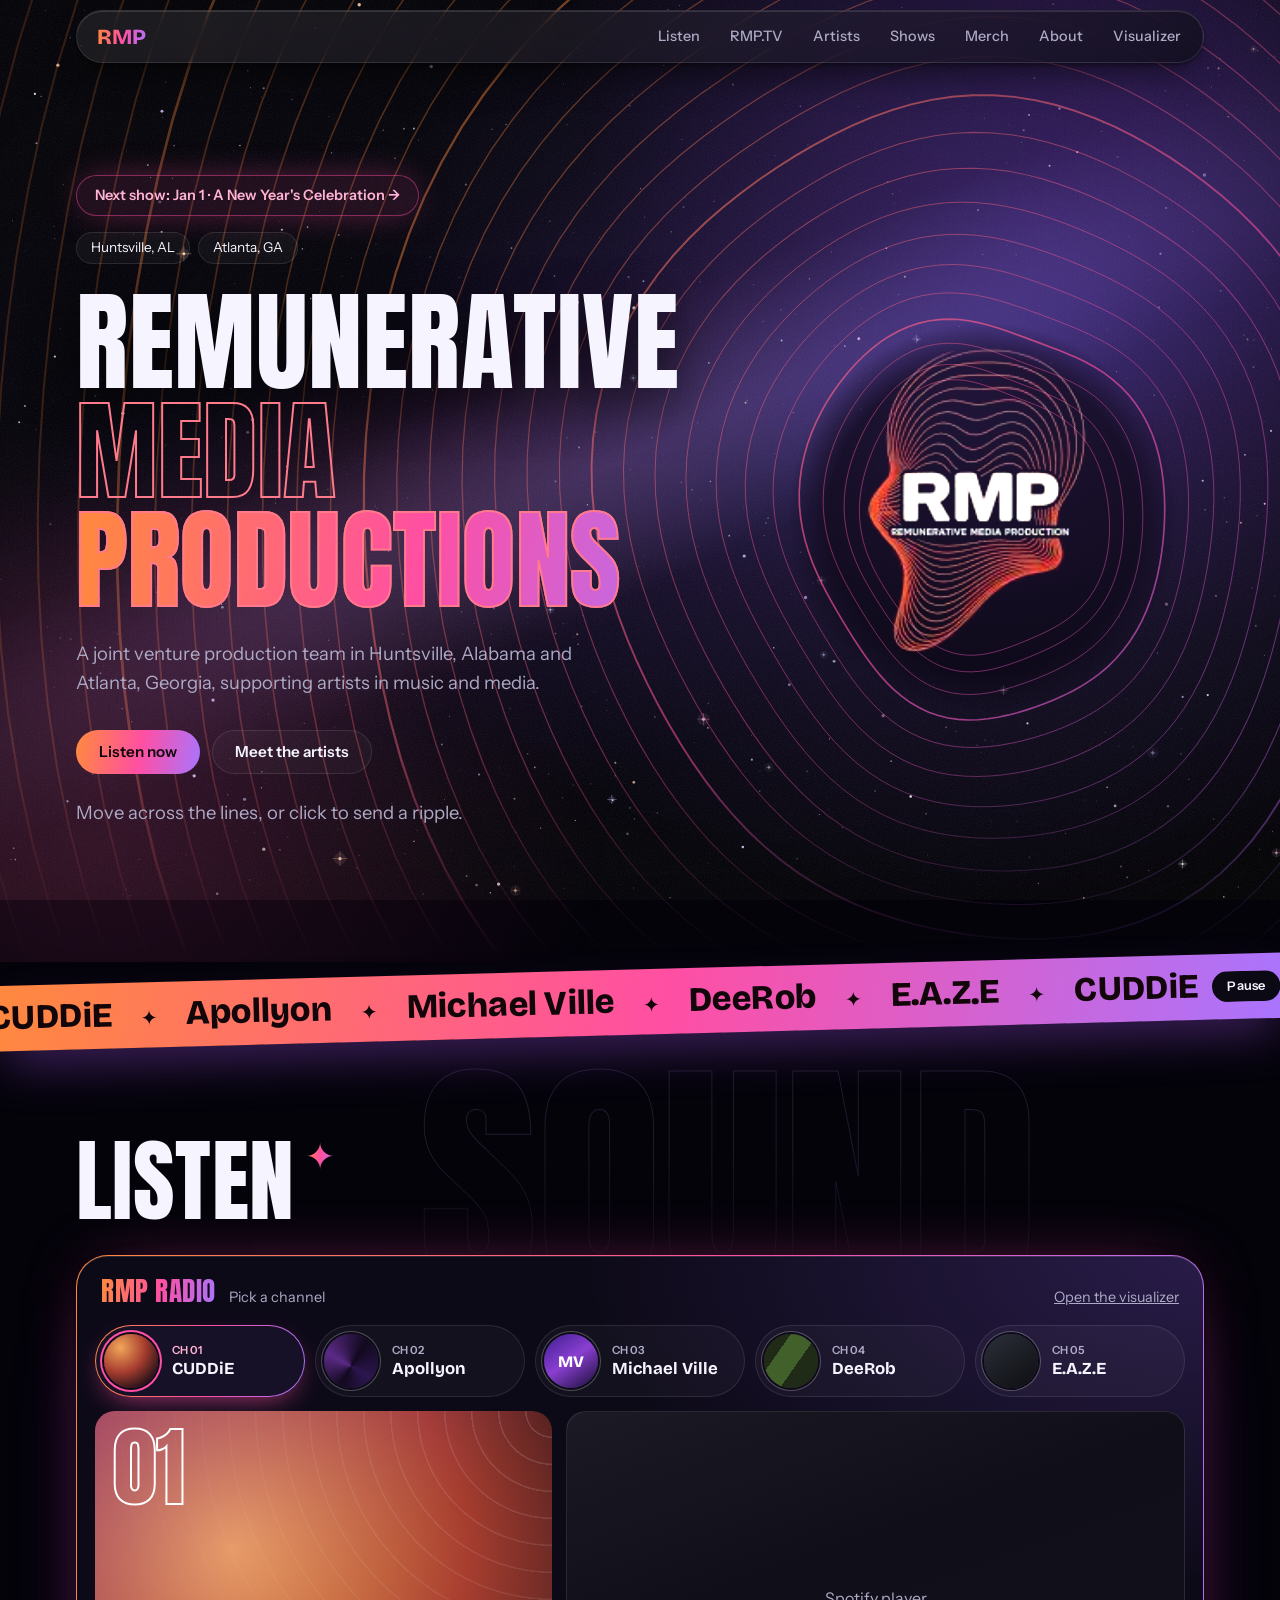
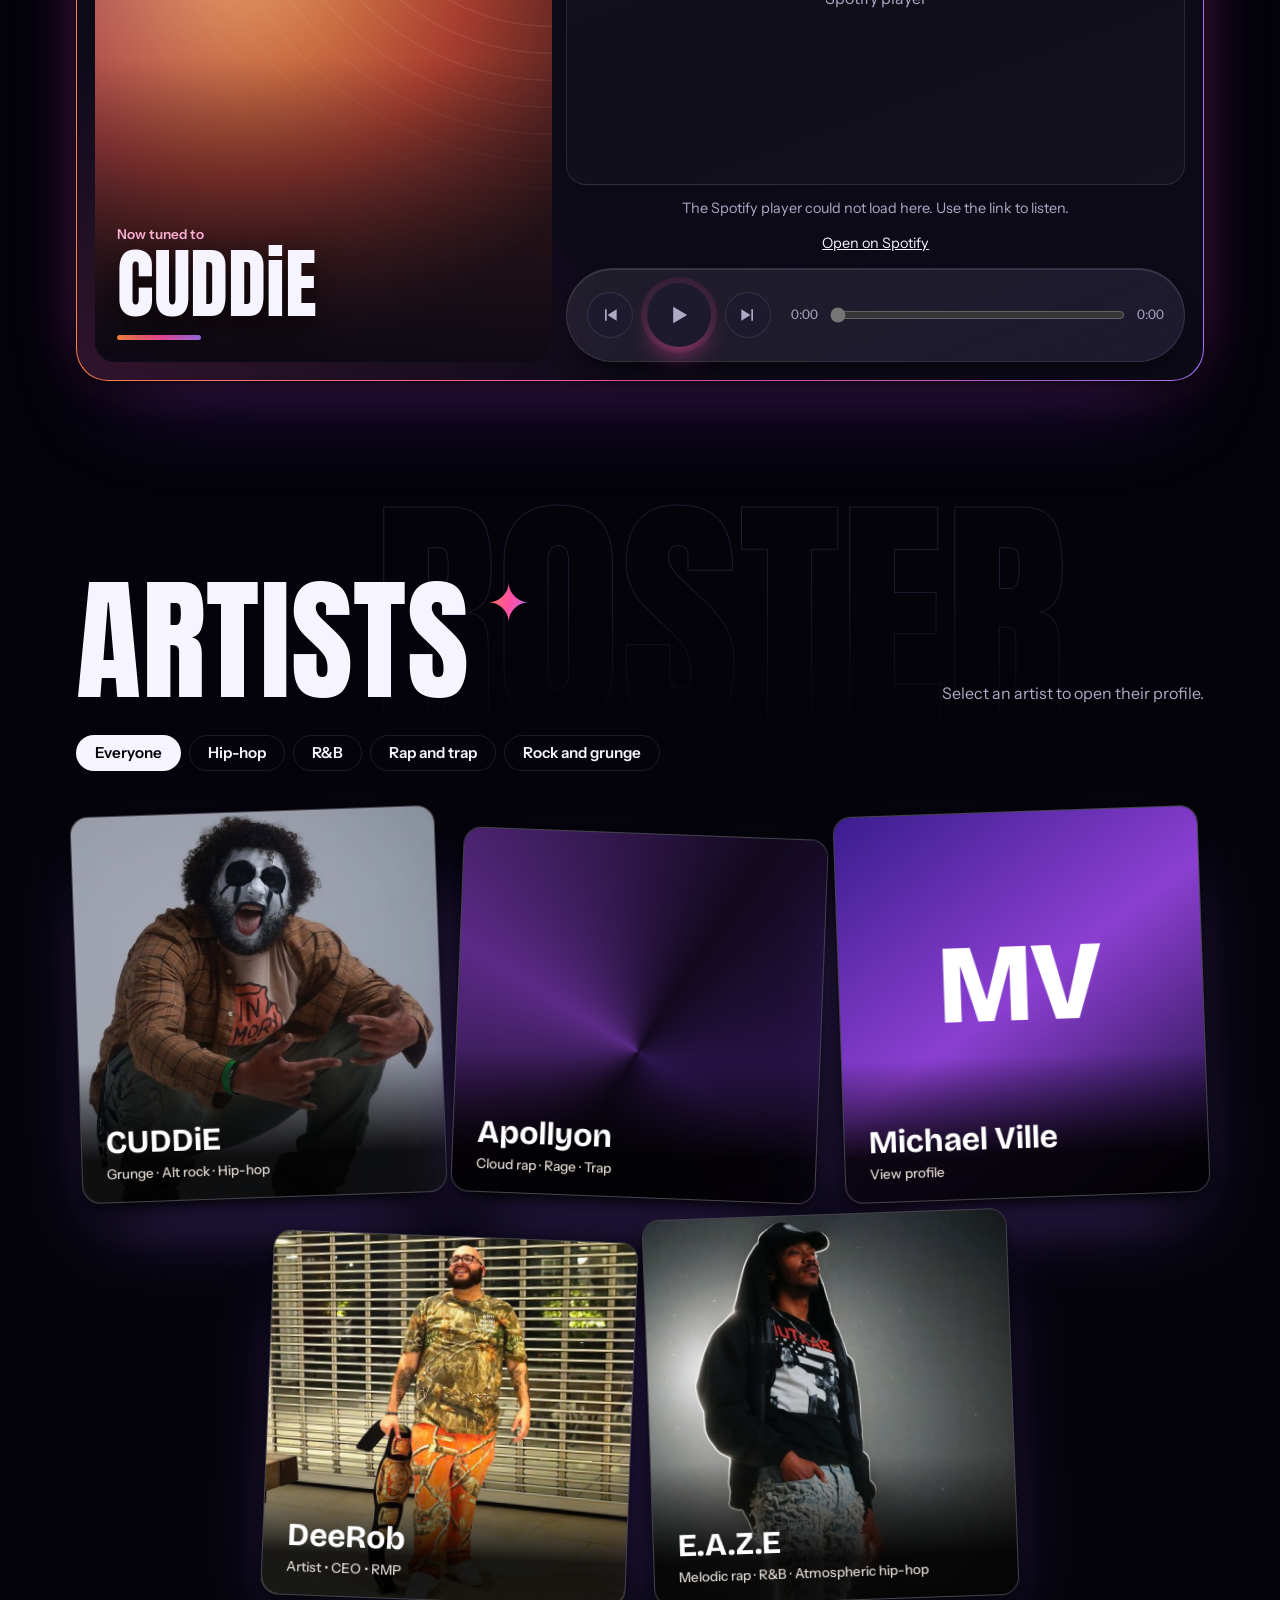
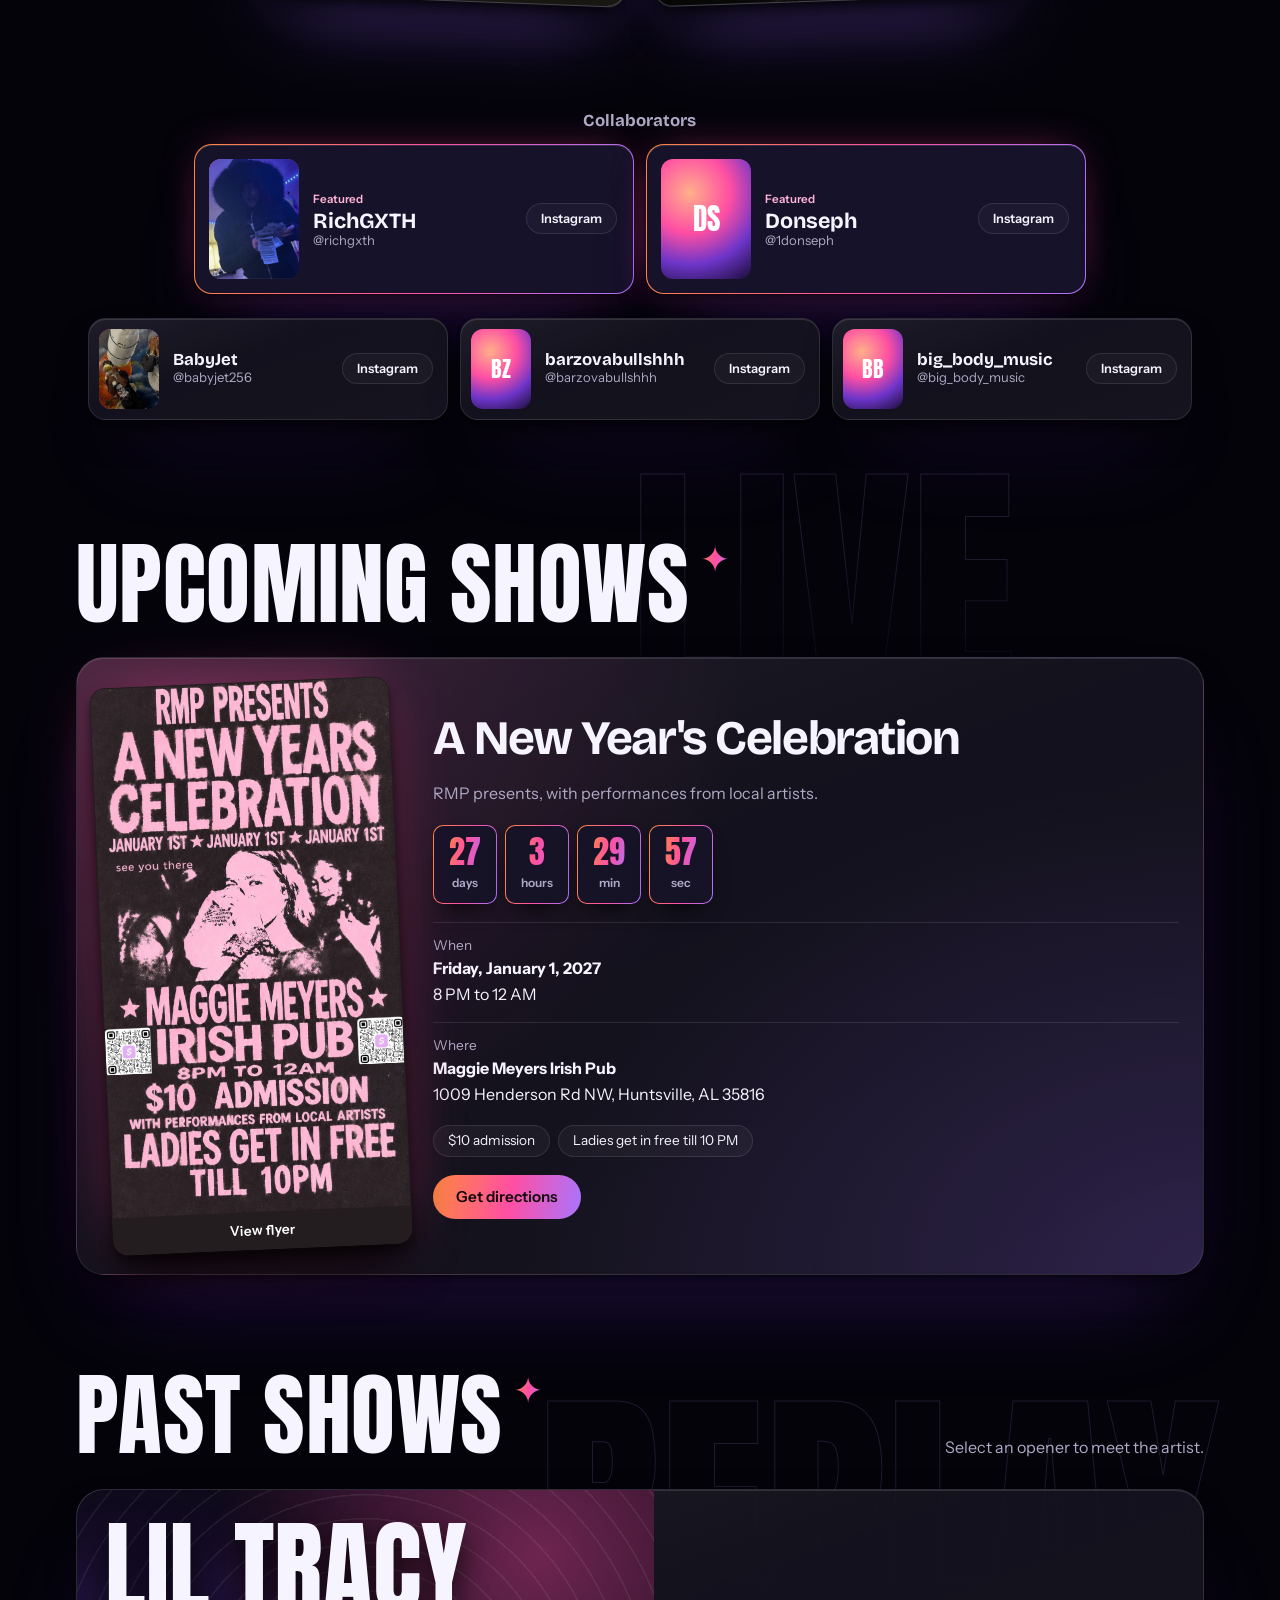
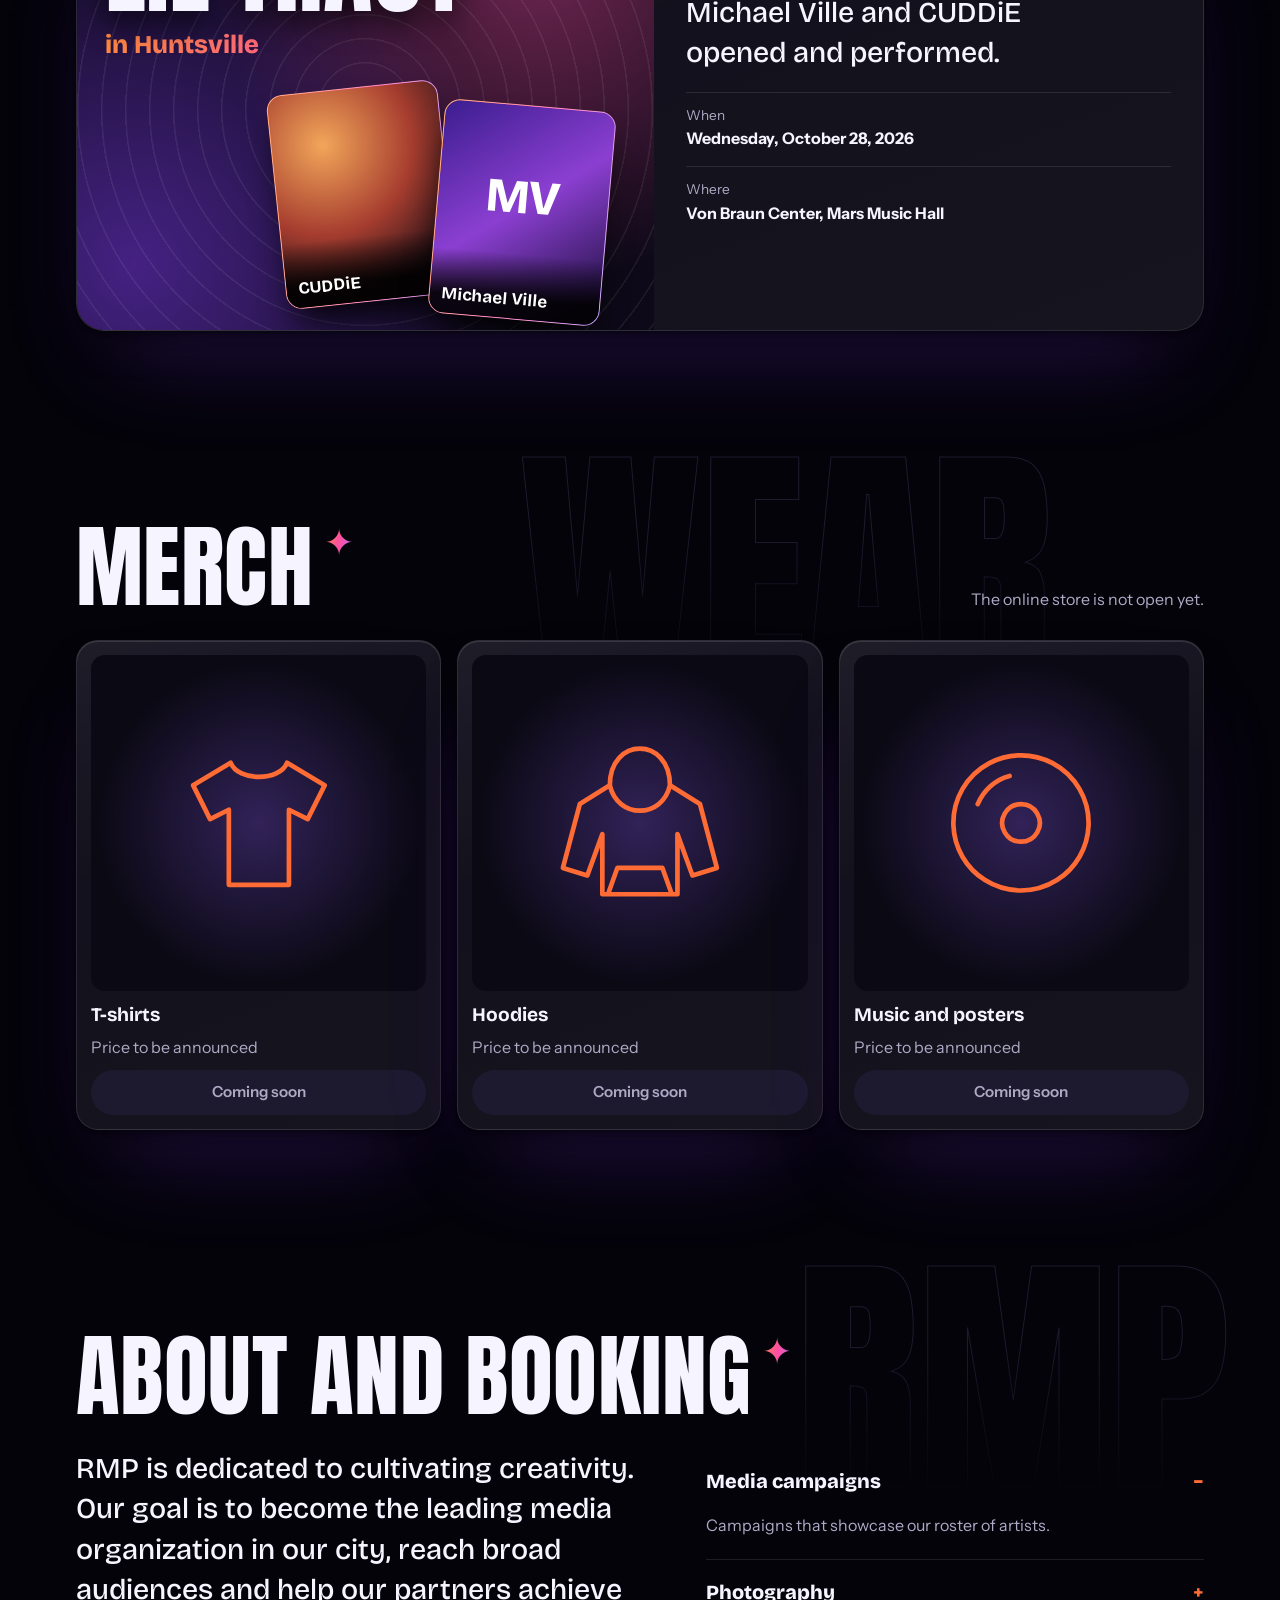
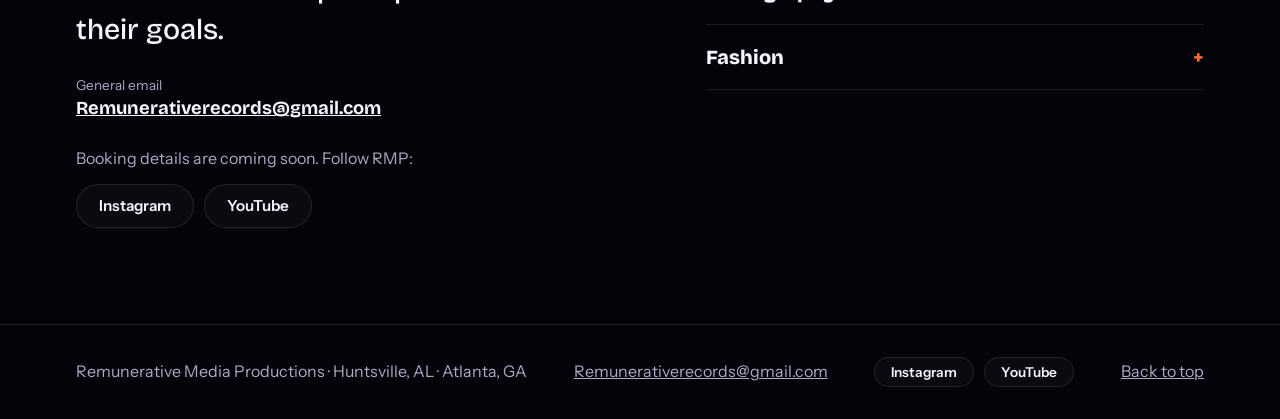
==== commit ab6749c7: "Cahnges" ====
--- a/index.html
+++ b/index.html
@@ -4,6 +4,17 @@
 <meta charset="utf-8">
 <meta name="viewport" content="width=device-width,initial-scale=1,viewport-fit=cover">
 <title>Remunerative Media Productions</title>
+<meta name="description" content="Remunerative Media Productions (RMP) is a creative media company in Huntsville, AL and Atlanta, GA. Hear RMP artists, see upcoming shows, watch RMP.TV and shop merch.">
+<meta property="og:type" content="website">
+<meta property="og:url" content="https://loss23.github.io/RMPro/">
+<meta property="og:image" content="https://loss23.github.io/RMPro/images/logo.jpg">
+<meta property="og:site_name" content="Remunerative Media Productions">
+<meta property="og:title" content="Remunerative Media Productions">
+<meta property="og:description" content="Remunerative Media Productions (RMP) is a creative media company in Huntsville, AL and Atlanta, GA. Hear RMP artists, see upcoming shows, watch RMP.TV and shop merch.">
+<meta name="theme-color" content="#04030a">
+<link rel="icon" href="favicon.svg" type="image/svg+xml">
+<link rel="icon" href="favicon-32.png" sizes="32x32" type="image/png">
+<link rel="apple-touch-icon" href="apple-touch-icon.png">
 <meta name="claude:viewport-fit-sides" content="cover">
 <link rel="preconnect" href="https://fonts.googleapis.com">
 <link rel="preconnect" href="https://fonts.gstatic.com" crossorigin>
@@ -14,7 +25,7 @@
 <body>
 <div class="sky" aria-hidden="true"><i></i><i></i><i></i></div><canvas id="dust" aria-hidden="true"></canvas>
 <header><div class="wrap"><nav aria-label="Main">
-<a class="logo" href="#home">RMP</a><div class="links"><a href="#listen">Listen</a><a href="#artists">Artists</a><a href="#shows">Shows</a><a href="#merch">Merch</a><a href="#about">About</a><a href="visualizer.html">Visualizer</a></div>
+<a class="logo" href="#home">RMP</a><div class="links"><a href="#listen">Listen</a><a href="tv.html">RMP.TV</a><a href="#artists">Artists</a><a href="#shows">Shows</a><a href="#merch">Merch</a><a href="#about">About</a><a href="visualizer.html">Visualizer</a></div>
 <div class="progress" id="progress" aria-hidden="true"></div></nav></div></header>
 <main>
 <div class="stage" id="home"><canvas id="waves" aria-hidden="true"></canvas><div class="hero wrap"><div>
@@ -22,27 +33,27 @@
 <div class="cities"><span>Huntsville, AL</span><span>Atlanta, GA</span></div>
 <h1><span>Remunerative</span> <em>Media Productions</em></h1>
 <p>A joint venture production team in Huntsville, Alabama and Atlanta, Georgia, supporting artists in music and media.</p>
-<div class="actions"><button type="button" id="heroPlay">Play music</button><a class="btn ghost" href="#artists">Meet the artists</a></div><p class="hint">Move across the lines, or click to send a ripple.</p></div>
+<div class="actions"><a class="btn" href="#listen">Listen now</a><a class="btn ghost" href="#artists">Meet the artists</a></div><p class="hint">Move across the lines, or click to send a ripple.</p></div>
 <img class="mark" src="images/logo.jpg" width="360" height="360" alt="RMP logo: Remunerative Media Production"></div></div>
 <div class="ticker" id="ticker" role="group" aria-label="RMP artists"><div class="reel"><div class="run" id="run"></div></div><button type="button" class="stop" id="stopRun" aria-pressed="false">Pause</button></div>
 
 <div class="wrap">
 <section id="listen" data-word="Sound"><div class="head"><h2>Listen</h2></div>
-<div class="console">
-<div class="tabs" role="group" aria-label="Music source"><button type="button" id="tabMine" aria-pressed="true">RMP tracks</button><button type="button" id="tabSp" aria-pressed="false">Spotify</button></div>
-<div class="now"><div class="meta"><div class="disc" id="disc" title="Drag the record to scrub" aria-hidden="true"><div class="spin" id="spin"><div class="cover" id="cover">RMP</div><b></b></div><i></i></div><div class="now-text"><h3 id="nowTitle">Pick a track</h3><p class="sub" id="now" aria-live="polite"></p></div></div>
-<canvas id="spectrum" aria-hidden="true"></canvas>
-<div id="spPane" hidden><div id="spHost"></div><p class="sub" id="spStatus" aria-live="polite"></p></div>
-<p class="sub scrub-hint" id="scrubHint">Drag the record to scrub through a song.</p>
-<div class="seek"><span id="elapsed">0:00</span><input type="range" id="seek" min="0" max="1000" value="0" aria-label="Seek" disabled><span id="total">0:00</span></div>
-<div class="controls">
-<button type="button" class="round ghost" id="prev" aria-label="Previous track"><svg viewBox="0 0 24 24"><path d="M6 5h2v14H6zm14 0v14L9 12z"/></svg></button>
+<div class="radio">
+<div class="radio-top"><p><b>RMP Radio</b> <span>Pick a channel</span></p><a href="visualizer.html">Open the visualizer</a></div>
+<div class="channels" id="spList" role="group" aria-label="Artist channels"></div>
+<div class="tuned">
+<div class="poster"><div class="poster-art" id="posterArt" aria-hidden="true"></div><p class="channel-no" id="channelNo" aria-hidden="true"></p><div class="poster-name"><p>Now tuned to</p><h3 id="nowTitle" aria-live="polite">RMP Radio</h3></div></div>
+<div class="relay">
+<div class="viewport"><div id="spHost"></div>
+<div class="profile-only" id="profileCard" hidden><p class="lead" id="profileTitle"></p><p class="sub">Spotify profiles can’t play inside this page.</p><a class="btn" id="profileLink" href="#listen" target="_blank" rel="noopener">Open Spotify profile</a></div></div>
+<p class="sub" id="spStatus" aria-live="polite"></p>
+<div class="deck"><div class="controls">
+<button type="button" class="round ghost" id="prev" aria-label="Previous artist"><svg viewBox="0 0 24 24"><path d="M6 5h2v14H6zm14 0v14L9 12z"/></svg></button>
 <button type="button" class="round big" id="toggle" aria-label="Play"></button>
-<button type="button" class="round ghost" id="next" aria-label="Next track"><svg viewBox="0 0 24 24"><path d="M16 5h2v14h-2zM4 5l11 7-11 7z"/></svg></button></div>
-<audio id="player" preload="metadata"></audio></div>
-<div class="queue">
-<div class="panel" id="minePanel"><ul id="tracks"></ul><a class="btn ghost" href="visualizer.html">Open the visualizer</a></div>
-<div class="panel" id="spPanel" hidden><div class="sp-list" id="spList"></div></div></div></div>
+<button type="button" class="round ghost" id="next" aria-label="Next artist"><svg viewBox="0 0 24 24"><path d="M16 5h2v14h-2zM4 5l11 7-11 7z"/></svg></button></div>
+<div class="seek"><span id="elapsed">0:00</span><input type="range" id="seek" min="0" max="1000" value="0" aria-label="Seek" disabled><span id="total">0:00</span></div></div>
+</div></div></div>
 </section>
 
 <section id="artists" data-word="Roster"><div class="head"><h2>Artists</h2><p class="sub">Select an artist to open their profile.</p></div><div class="chips" id="chips" role="group" aria-label="Highlight artists by style"></div><div class="artists" id="artistList"></div></section>
@@ -51,10 +62,10 @@
 <section id="past" data-word="Replay"><div class="head"><h2>Past shows</h2><p class="sub">Select an opener to meet the artist.</p></div><ul id="pastList"></ul></section>
 <section id="merch" data-word="Wear"><div class="head"><h2>Merch</h2><p class="sub" id="merchNote" aria-live="polite"></p></div><div class="grid" id="merchList"></div>
 <div id="cart" class="cart" hidden><h3>Your cart</h3><ul id="cartLines"></ul><p id="cartTotal"></p><p class="sub">Taxes and shipping are calculated at checkout.</p><a class="btn" id="checkout" href="#merch" target="_blank" rel="noopener">Check out on Shopify</a></div><p id="cartMsg" role="status"></p></section>
-<section id="about" data-word="RMP"><div class="head"><h2>About and booking</h2></div><div class="about"><div><p class="lead">RMP is dedicated to cultivating creativity. Our goal is to become the leading media organization in our city, reach broad audiences and help our partners achieve their goals.</p><p class="sub">Booking details are coming soon. Follow RMP:</p><div class="social"><a class="btn ghost" href="https://www.instagram.com/remmediapro/" target="_blank" rel="noopener">Instagram</a><a class="btn ghost" href="https://www.youtube.com/@rrmediapro" target="_blank" rel="noopener">YouTube</a></div></div>
+<section id="about" data-word="RMP"><div class="head"><h2>About and booking</h2></div><div class="about"><div><p class="lead">RMP is dedicated to cultivating creativity. Our goal is to become the leading media organization in our city, reach broad audiences and help our partners achieve their goals.</p><p class="email"><span>General email</span> <a href="mailto:Remunerativerecords@gmail.com">Remunerativerecords@gmail.com</a></p><p class="sub">Booking details are coming soon. Follow RMP:</p><div class="social"><a class="btn ghost" href="https://www.instagram.com/remmediapro/" target="_blank" rel="noopener">Instagram</a><a class="btn ghost" href="https://www.youtube.com/@rrmediapro" target="_blank" rel="noopener">YouTube</a></div></div>
 <div><details open name="work"><summary>Media campaigns</summary><p>Campaigns that showcase our roster of artists.</p></details><details name="work"><summary>Photography</summary><p>Photo work featuring our artists.</p></details><details name="work"><summary>Fashion</summary><p>Exclusive fashion content featuring our artists.</p></details></div></div></section>
 </div></main>
-<footer><div class="wrap"><span>Remunerative Media Productions · Huntsville, AL · Atlanta, GA</span><div class="social"><a class="btn ghost" href="https://www.instagram.com/remmediapro/" target="_blank" rel="noopener">Instagram</a><a class="btn ghost" href="https://www.youtube.com/@rrmediapro" target="_blank" rel="noopener">YouTube</a></div><a href="#home">Back to top</a></div></footer>
+<footer><div class="wrap"><span>Remunerative Media Productions · Huntsville, AL · Atlanta, GA</span><a class="footer-mail" href="mailto:Remunerativerecords@gmail.com">Remunerativerecords@gmail.com</a><div class="social"><a class="btn ghost" href="https://www.instagram.com/remmediapro/" target="_blank" rel="noopener">Instagram</a><a class="btn ghost" href="https://www.youtube.com/@rrmediapro" target="_blank" rel="noopener">YouTube</a></div><a href="#home">Back to top</a></div></footer>
 
 <div class="dock" id="dock" hidden><div><div class="cover" id="dockCover">RMP</div><a href="#listen"><b id="dockTitle"></b><small id="dockArtist"></small></a><button type="button" class="round" id="dockToggle" aria-label="Play"></button></div></div>
 <dialog id="poster" aria-label="Show flyer"><button type="button" class="ghost" id="posterClose">Close</button><img id="posterImg" alt=""></dialog>
--- a/styles.css
+++ b/styles.css
@@ -1,5 +1,5 @@
 /* RMP home page. Shared colors and base rules are in theme.css.
-   Order: base, background, nav, hero, ticker, player, artists, collaborators, shows, merch, about, overlays, screen sizes. */
+   Order: base, background, nav, hero, ticker, Spotify player, artists, collaborators, shows, merch, about, overlays, screen sizes. */
 
 /* ---------- base ---------- */
 html{scroll-behavior:smooth;overflow-x:clip}
@@ -22,11 +22,12 @@
 button.ghost:hover,a.btn.ghost:hover{box-shadow:none}
 
 /* Frosted panels. They are nearly opaque instead of blurred, which keeps scrolling smooth over the animated sky. */
-.console,.event,.card,.cart,.empty,.collab,.recap{background:var(--glass),#100e1be0;border:1px solid var(--line);box-shadow:var(--lift)}
+.event,.card,.cart,.empty,.collab,.recap{background:var(--glass),#100e1be0;border:1px solid var(--line);box-shadow:var(--lift)}
 
 /* ---------- background ---------- */
 body::before{content:"";position:fixed;inset:0 0 auto;height:env(safe-area-inset-top,0px);background:var(--bg);z-index:30}
-body::after{content:"";position:fixed;inset:0;z-index:40;pointer-events:none;opacity:.09;background-image:url("data:image/svg+xml,%3Csvg xmlns='http://www.w3.org/2000/svg' width='180' height='180'%3E%3Cfilter id='n'%3E%3CfeTurbulence type='fractalNoise' baseFrequency='.85' numOctaves='3' stitchTiles='stitch'/%3E%3CfeColorMatrix type='saturate' values='0'/%3E%3C/filter%3E%3Crect width='100%25' height='100%25' filter='url(%23n)'/%3E%3C/svg%3E")}
+/* The grain stays behind the content so it never covers an embedded player. */
+body::after{content:"";position:fixed;inset:0;z-index:-1;pointer-events:none;opacity:.09;background-image:url("data:image/svg+xml,%3Csvg xmlns='http://www.w3.org/2000/svg' width='180' height='180'%3E%3Cfilter id='n'%3E%3CfeTurbulence type='fractalNoise' baseFrequency='.85' numOctaves='3' stitchTiles='stitch'/%3E%3CfeColorMatrix type='saturate' values='0'/%3E%3C/filter%3E%3Crect width='100%25' height='100%25' filter='url(%23n)'/%3E%3C/svg%3E")}
 .sky{position:fixed;inset:0;z-index:-2;overflow:hidden;pointer-events:none}
 .sky::before{content:"";position:absolute;inset:-30%;transform:rotate(-24deg);background:radial-gradient(ellipse 55% 9% at 50% 50%,#b9a3ff2e,transparent),radial-gradient(ellipse 28% 13% at 36% 48%,#ff4fa31f,transparent),radial-gradient(ellipse 24% 11% at 68% 53%,#4f6bff24,transparent),radial-gradient(ellipse 70% 20% at 50% 50%,#4c2a8f26,transparent)}
 .sky::after{content:"";position:absolute;inset:0;background:radial-gradient(ellipse 85% 75% at 50% 45%,transparent 45%,#000a)}
@@ -90,53 +91,58 @@
 .rise.in{opacity:1;translate:0 0;transform:none;transition:opacity .7s ease,translate .8s cubic-bezier(.2,.7,.2,1),transform .8s cubic-bezier(.2,.7,.2,1)}
 /* Soft light that follows the mouse across these panels. */
 .card{background:radial-gradient(320px circle at var(--gx,-999px) var(--gy,-999px),#a875ff2e,transparent 70%),var(--glass),#100e1be0}
-.queue{background:radial-gradient(320px circle at var(--gx,-999px) var(--gy,-999px),#a875ff24,transparent 70%)}
-
-/* ---------- player ---------- */
-.console{display:grid;grid-template-columns:minmax(0,1.15fr) minmax(0,1fr);border-radius:28px;overflow:hidden}
-.now{border-top:1px solid var(--line);position:relative;isolation:isolate;overflow:hidden;display:flex;flex-direction:column;gap:18px;min-width:0;padding:28px;background:linear-gradient(160deg,#8b5cf62e,transparent 65%)}
-.now::before{content:"";position:absolute;inset:-70px;z-index:-1;background:var(--art,none) center/cover;filter:blur(60px) saturate(1.7);opacity:.3}
-.meta{display:flex;gap:18px;align-items:center;min-width:0}
-.now-text{min-width:0}
-.meta h3{font-size:1.9rem;overflow-wrap:anywhere}
-.cover{width:112px;height:112px;flex:none;border-radius:16px;object-fit:cover;background:var(--raise) center/cover;display:grid;place-items:center;font:800 1.5rem var(--display);color:var(--accent)}
-.disc{position:relative;flex:none;width:176px;height:176px;border-radius:50%;cursor:grab;touch-action:none;user-select:none;-webkit-user-select:none;background:repeating-radial-gradient(circle,#050505 0 2px,#1d1d1f 3px 4px);box-shadow:0 0 0 1px #ffffff1f,0 6px 10px #0008,0 28px 40px -8px #000d,0 0 60px -10px #8b5cf699}
-.disc:active{cursor:grabbing}
-.disc::before{content:"";position:absolute;inset:0;border-radius:50%;background:conic-gradient(from 20deg,transparent,#ffffff24 35deg,transparent 80deg,transparent 180deg,#ffffff24 215deg,transparent 260deg);pointer-events:none}
-.disc .cover{position:absolute;inset:23%;width:54%;height:54%;border-radius:50%;font-size:1.1rem;pointer-events:none}
-.disc i{position:absolute;inset:47%;border-radius:50%;background:var(--bg);z-index:1}
-.disc b{position:absolute;left:50%;top:5%;width:3px;height:11%;background:var(--pink);border-radius:3px}
-.spin{position:absolute;inset:0;border-radius:50%}
-#spectrum{width:100%;height:96px;display:block}
-.now .scrub-hint{font-size:.85rem;text-align:center}
-.seek{display:flex;align-items:center;gap:10px;font-size:.82rem;color:var(--muted);font-variant-numeric:tabular-nums}
+
+/* ---------- RMP Radio: the frame around Spotify's player ---------- */
+.radio{padding:18px;border:1px solid transparent;border-radius:32px;background:radial-gradient(ellipse 55% 45% at 100% 0,#8b5cf638,transparent) padding-box,radial-gradient(ellipse 50% 45% at 0 100%,#ff4fa326,transparent) padding-box,linear-gradient(#0d0a18,#0d0a18) padding-box,var(--grad) border-box;box-shadow:var(--lift),0 0 70px -28px #ff4fa3a6}
+.radio-top{display:flex;flex-wrap:wrap;justify-content:space-between;align-items:baseline;gap:4px 16px;padding:2px 6px 16px}
+.radio-top b{font:400 1.7rem/1.1 var(--poster);text-transform:uppercase;letter-spacing:.02em;background:var(--grad);-webkit-background-clip:text;background-clip:text;color:transparent}
+.radio-top span,.radio-top a{color:var(--muted);font-size:.9rem}
+.radio-top span{margin-left:10px}
+.radio-top a:hover{color:var(--fg)}
+/* Channel buttons, each with the artist as a small ringed planet. */
+.channels{display:grid;grid-template-columns:repeat(auto-fit,minmax(190px,1fr));gap:10px;margin-bottom:14px}
+.channels:empty{display:none}
+.channel{display:flex;align-items:center;gap:14px;min-width:0;text-align:left;color:var(--fg);background:#ffffff08;border-color:var(--line);border-radius:99px;padding:8px 18px 8px 8px}
+button.channel:hover{box-shadow:none;border-color:#a875ff99}
+.channel[aria-pressed="true"],button.channel[aria-pressed="true"]:hover{background:linear-gradient(#171127,#171127) padding-box,var(--grad) border-box;border-color:transparent;box-shadow:0 10px 28px -12px #ff4fa3cc}
+.channel small{display:block;font-size:.7rem;font-weight:600;color:var(--muted)}
+.channel[aria-pressed="true"] small{color:#ffb3d5}
+.channel b{display:block;font:700 1.05rem/1.25 var(--display);overflow-wrap:anywhere}
+.orb{position:relative;flex:none;width:54px;height:54px;border-radius:50%;overflow:hidden;display:grid;place-items:center;font:800 1rem var(--display);color:#fff;box-shadow:0 0 0 2px #0d0a18,0 0 0 3px #ffffff40}
+.channel[aria-pressed="true"] .orb{box-shadow:0 0 0 2px #0d0a18,0 0 0 4px var(--pink)}
+.orb img,.cover img{position:absolute;inset:0;width:100%;height:100%;object-fit:cover}
+.tuned{display:grid;grid-template-columns:minmax(0,.85fr) minmax(0,1.15fr);gap:14px}
+/* Poster of the tuned artist, with still orbit rings that echo the logo. */
+.poster{position:relative;isolation:isolate;overflow:hidden;min-height:480px;border-radius:20px;background:#0b0914}
+.poster-art{position:absolute;inset:0;display:grid;place-items:center;font:800 clamp(4rem,10vw,7rem) var(--display);color:#fff}
+.poster-art img{position:absolute;inset:0;width:100%;height:100%;object-fit:cover;object-position:50% 20%}
+.poster::before{content:"";position:absolute;inset:0;z-index:1;pointer-events:none;background:repeating-radial-gradient(circle at 100% 0,transparent 0 25px,#ffffff24 26px 27px);-webkit-mask-image:radial-gradient(circle at 100% 0,#000,transparent 70%);mask-image:radial-gradient(circle at 100% 0,#000,transparent 70%)}
+.poster::after{content:"";position:absolute;inset:0;z-index:1;pointer-events:none;background:linear-gradient(#0000 45%,#0b0914f2),linear-gradient(135deg,#7c3aed40,transparent 45%,#ff6b3526)}
+.channel-no{position:absolute;z-index:2;top:8px;left:18px;font:400 5.5rem/1.1 var(--poster);color:transparent;-webkit-text-stroke:2px #fff}
+.poster-name{position:absolute;z-index:2;inset:auto 0 0;padding:22px}
+.poster-name p{font-size:.85rem;font-weight:600;color:#ffb3d5}
+.poster-name h3{font:400 clamp(2.8rem,6vw,4.8rem)/1 var(--poster);text-transform:none;overflow-wrap:anywhere;text-shadow:0 10px 30px #000c}
+.poster-name h3::after{content:"";display:block;width:84px;height:5px;margin-top:12px;border-radius:99px;background:var(--grad)}
+/* Spotify's own player sits untouched in a plain frame; our controls sit below it. */
+.relay{display:flex;flex-direction:column;gap:12px;min-width:0}
+.viewport{padding:10px;border-radius:20px;background:var(--glass),#0b0914;border:1px solid var(--line)}
+#spHost{min-height:352px;border-radius:12px;overflow:hidden}
+#spHost iframe{display:block}
+#spHost:empty{display:grid;place-items:center;color:var(--muted)}
+#spHost:empty::before{content:"Spotify player"}
+.profile-only{min-height:352px;display:flex;flex-direction:column;justify-content:center;align-items:center;gap:14px;padding:24px;text-align:center;border-radius:12px;background:radial-gradient(circle,#8b5cf633,transparent 70%)}
+.relay .sp-out[hidden]{display:none}
+#spStatus{text-align:center;font-size:.9rem}
+#spStatus:empty{display:none}
+.relay .sp-out{align-self:center;font-size:.9rem}
+.deck{margin-top:auto;display:flex;flex-wrap:wrap;align-items:center;gap:14px 20px;padding:14px 20px;border-radius:99px;background:linear-gradient(160deg,#ffffff14,#1d1a30);border:1px solid var(--line);box-shadow:inset 0 1px 0 #ffffff1f,0 18px 30px -18px #000}
+.controls{display:flex;align-items:center;justify-content:center;gap:14px}
+.seek{flex:1;min-width:200px;display:flex;align-items:center;gap:10px;font-size:.82rem;color:var(--muted);font-variant-numeric:tabular-nums}
 input[type=range]{accent-color:var(--accent);flex:1;min-width:0;cursor:pointer}
-.controls{display:flex;align-items:center;justify-content:center;gap:14px}
-.round{width:48px;height:48px;padding:0;display:grid;place-items:center;border-radius:50%}
+.round{width:46px;height:46px;padding:0;display:grid;place-items:center;border-radius:50%}
 .round svg{width:20px;height:20px;fill:currentColor}
-.round.big{width:68px;height:68px;box-shadow:0 0 0 8px #ff4fa31a,0 16px 34px -10px #ff4fa3b3}
+.round.big{width:64px;height:64px;box-shadow:0 0 0 6px #ff4fa31a,0 14px 28px -10px #ff4fa3b3}
 .round.big svg{width:28px;height:28px}
-.queue{display:flex;flex-direction:column;gap:6px;min-width:0;padding:20px;border-left:1px solid var(--line)}
-.queue .btn{margin-top:auto;text-align:center}
-.track{display:flex;align-items:center;gap:14px;width:100%;text-align:left;background:transparent;color:var(--fg);border-radius:16px;padding:10px}
-.track:hover{background:#ffffff0d}
-button.track:hover{box-shadow:none}
-.track[aria-current="true"],button.track[aria-current="true"]:hover{background:linear-gradient(100deg,#ff6b3526,#8b5cf626);border-color:#ff6b8a8c;box-shadow:0 10px 24px -14px #000}
-.track .cover{width:52px;height:52px;border-radius:10px;font-size:.8rem}
-.track b{display:block;font-size:1rem}
-.track small{color:var(--muted);font-weight:400}
-.track .time{margin-left:auto;color:var(--muted);font-weight:400;font-size:.85rem}
-.tabs{grid-column:1/-1;justify-self:center;display:flex;gap:4px;width:min(360px,calc(100% - 32px));margin:16px 0;padding:4px;border:1px solid var(--line);border-radius:99px}
-.tabs button{flex:1;padding:9px 12px;color:var(--muted);background:transparent}
-.tabs button:hover{box-shadow:none}
-.tabs button[aria-pressed="true"]{color:var(--bg);background:var(--fg)}
-.panel{display:flex;flex-direction:column;gap:6px;flex:1;min-width:0}
-.sp-list{display:flex;flex-direction:column;gap:6px}
-.sp-list .track[aria-pressed="true"],.sp-list button.track[aria-pressed="true"]:hover{background:linear-gradient(100deg,#ff6b3526,#8b5cf626);border-color:#ff6b8a8c}
-#spPane{display:flex;flex-direction:column;align-items:center;gap:8px;min-width:0;text-align:center}
-#spHost{align-self:stretch;min-height:152px;border-radius:12px;background:#0b0914}
-#spStatus:empty{display:none}
-.sp-out{font-size:.9rem}
 
 /* ---------- artists (the main feature) ---------- */
 #artists h2{font-size:clamp(3.6rem,12vw,8.4rem)}
@@ -172,11 +178,13 @@
 .face{position:relative;flex:none;width:60px;height:80px;border-radius:12px;overflow:hidden;display:grid;place-items:center;font:400 1.4rem var(--poster);color:#fff;background:radial-gradient(circle at 32% 28%,#ffb08a,#ff4fa3 38%,#6d35c9 68%,#1a0d38)}
 .face img{position:absolute;inset:0;width:100%;height:100%;object-fit:cover}
 .who{min-width:0;margin-right:auto;line-height:1.35}
-.who h3{font-size:1.05rem}
+.who h3{font-size:1.05rem;overflow-wrap:anywhere}
 .who p{color:var(--muted);font-size:.82rem;overflow-wrap:anywhere}
 .collab .btn{flex:none;padding:7px 14px;font-size:.8rem}
-/* The featured card has its own row, a gradient edge and a little more size. */
-.collabs .featured{flex:none;width:min(440px,100%);margin-inline:calc((100% - min(440px,100%))/2);padding:14px 16px 14px 14px;border-color:transparent;background:linear-gradient(#16122a,#16122a) padding-box,var(--grad) border-box;box-shadow:var(--lift),0 0 44px -16px #ff4fa3b3}
+/* Featured cards come first on their own row, with a gradient edge and a little more size. */
+.collabs::before{content:"";order:1;flex-basis:100%;height:0;margin-top:-12px}
+.collab:not(.featured){order:2;width:min(360px,100%)}
+.collabs .featured{flex:none;width:min(440px,100%);padding:14px 16px 14px 14px;border-color:transparent;background:linear-gradient(#16122a,#16122a) padding-box,var(--grad) border-box;box-shadow:var(--lift),0 0 44px -16px #ff4fa3b3}
 .featured .face{width:90px;height:120px;font-size:1.8rem}
 .featured .who h3{font-size:1.35rem}
 .badge{display:inline-block;margin-bottom:2px;font-size:.72rem;font-weight:600;color:#ffb3d5}
@@ -246,6 +254,10 @@
 .about{display:grid;grid-template-columns:minmax(0,1.2fr) minmax(0,1fr);gap:32px;align-items:start}
 .lead{font:500 clamp(1.3rem,2.6vw,1.8rem)/1.4 var(--display)}
 .about .sub{margin-top:24px}
+.email{margin-top:24px}
+.email span{display:block;color:var(--muted);font-size:.85rem}
+.email a,.footer-mail{overflow-wrap:anywhere}
+.email a{font:700 1.15rem/1.4 var(--display)}
 details{border-bottom:1px solid var(--line)}
 summary{cursor:pointer;list-style:none;display:flex;justify-content:space-between;gap:16px;padding:20px 0;font:800 1.25rem var(--display)}
 summary::-webkit-details-marker{display:none}
@@ -261,7 +273,7 @@
 /* ---------- mini player and pop-ups ---------- */
 .dock{position:fixed;left:0;right:0;bottom:0;z-index:25;pointer-events:none;padding:10px max(16px,env(safe-area-inset-right,0px)) calc(10px + env(safe-area-inset-bottom,0px)) max(16px,env(safe-area-inset-left,0px))}
 .dock>div{pointer-events:auto;max-width:620px;margin:auto;display:flex;align-items:center;gap:12px;padding:8px 10px;background:#1d1a30e6;border:1px solid var(--line);border-radius:99px;box-shadow:var(--lift);-webkit-backdrop-filter:blur(16px);backdrop-filter:blur(16px)}
-.dock .cover{width:46px;height:46px;border-radius:50%;font-size:.75rem}
+.dock .cover{position:relative;flex:none;width:46px;height:46px;border-radius:50%;overflow:hidden;display:grid;place-items:center;font:800 .75rem var(--display);color:#fff;background:var(--raise)}
 .dock a{text-decoration:none;min-width:0;margin-right:auto;line-height:1.3}
 .dock b,.dock small{display:block;white-space:nowrap;overflow:hidden;text-overflow:ellipsis}
 .dock small{color:var(--muted)}
@@ -283,8 +295,8 @@
 
 /* ---------- screen sizes (largest first) ---------- */
 @media(max-width:900px){
-  .console,.about,.recap{grid-template-columns:minmax(0,1fr)}
-  .queue{border-left:0;border-top:1px solid var(--line)}
+  .tuned,.about,.recap{grid-template-columns:minmax(0,1fr)}
+  .poster{min-height:380px}
   .artists>.artist{width:calc((100% - 16px)/2)}
   .artists .label b{font-size:1.6rem}
 }
@@ -298,12 +310,16 @@
   .mark{order:-1;width:min(240px,70%)}
   section{scroll-margin-top:92px}
   section::before{top:30px}
-  .now{padding:20px}
-  .meta{gap:14px}
-  .meta h3{font-size:1.5rem}
-  .cover{width:84px;height:84px}
-  .disc{width:128px;height:128px}
-  .disc .cover{font-size:.8rem}
+  .radio{padding:12px;border-radius:26px}
+  .channels{grid-template-columns:repeat(auto-fit,minmax(84px,1fr));gap:8px}
+  .channel{flex-direction:column;gap:6px;text-align:center;border-radius:20px;padding:10px 4px}
+  .channel b{font-size:.82rem}
+  .orb{width:48px;height:48px}
+  .poster{min-height:300px}
+  .channel-no{font-size:3.8rem}
+  .viewport{padding:6px}
+  .deck{flex-direction:column;border-radius:24px;padding:16px}
+  .seek{align-self:stretch;flex:none;min-width:0}
   .artists>.artist:nth-child(even){margin-top:10px}
   .event{grid-template-columns:minmax(0,1fr);padding:16px;gap:20px}
   .flyer{width:min(300px,100%);justify-self:center}
@@ -324,6 +340,10 @@
   .story{padding:22px}
 }
 @media(max-width:380px){
+  /* Narrow phones: the Instagram button drops under the name. */
+  .collab{flex-wrap:wrap}
+  .who{flex:1 1 0}
+  .collab .btn{flex-basis:100%;text-align:center}
   nav{padding-inline:8px}
   .links a{font-size:.74rem;padding:6px 2px}
   .artists>.artist{width:100%}
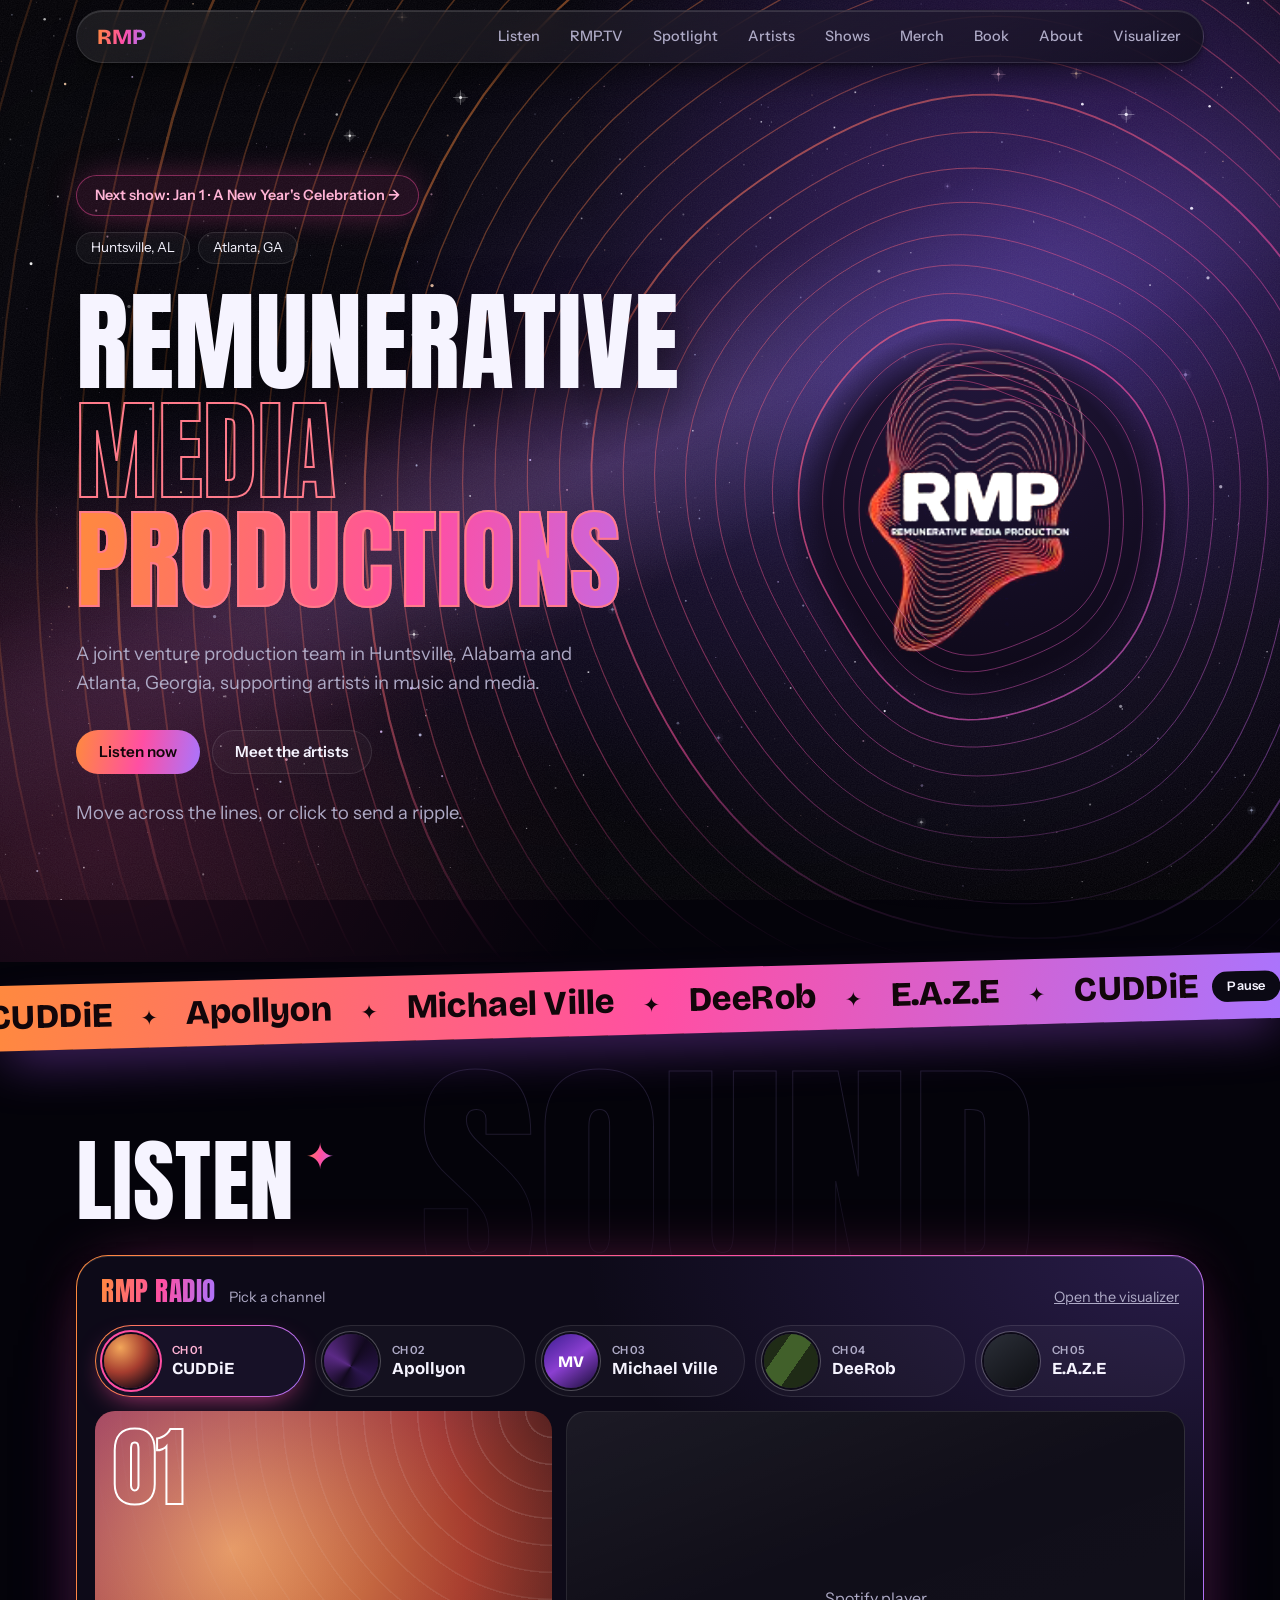
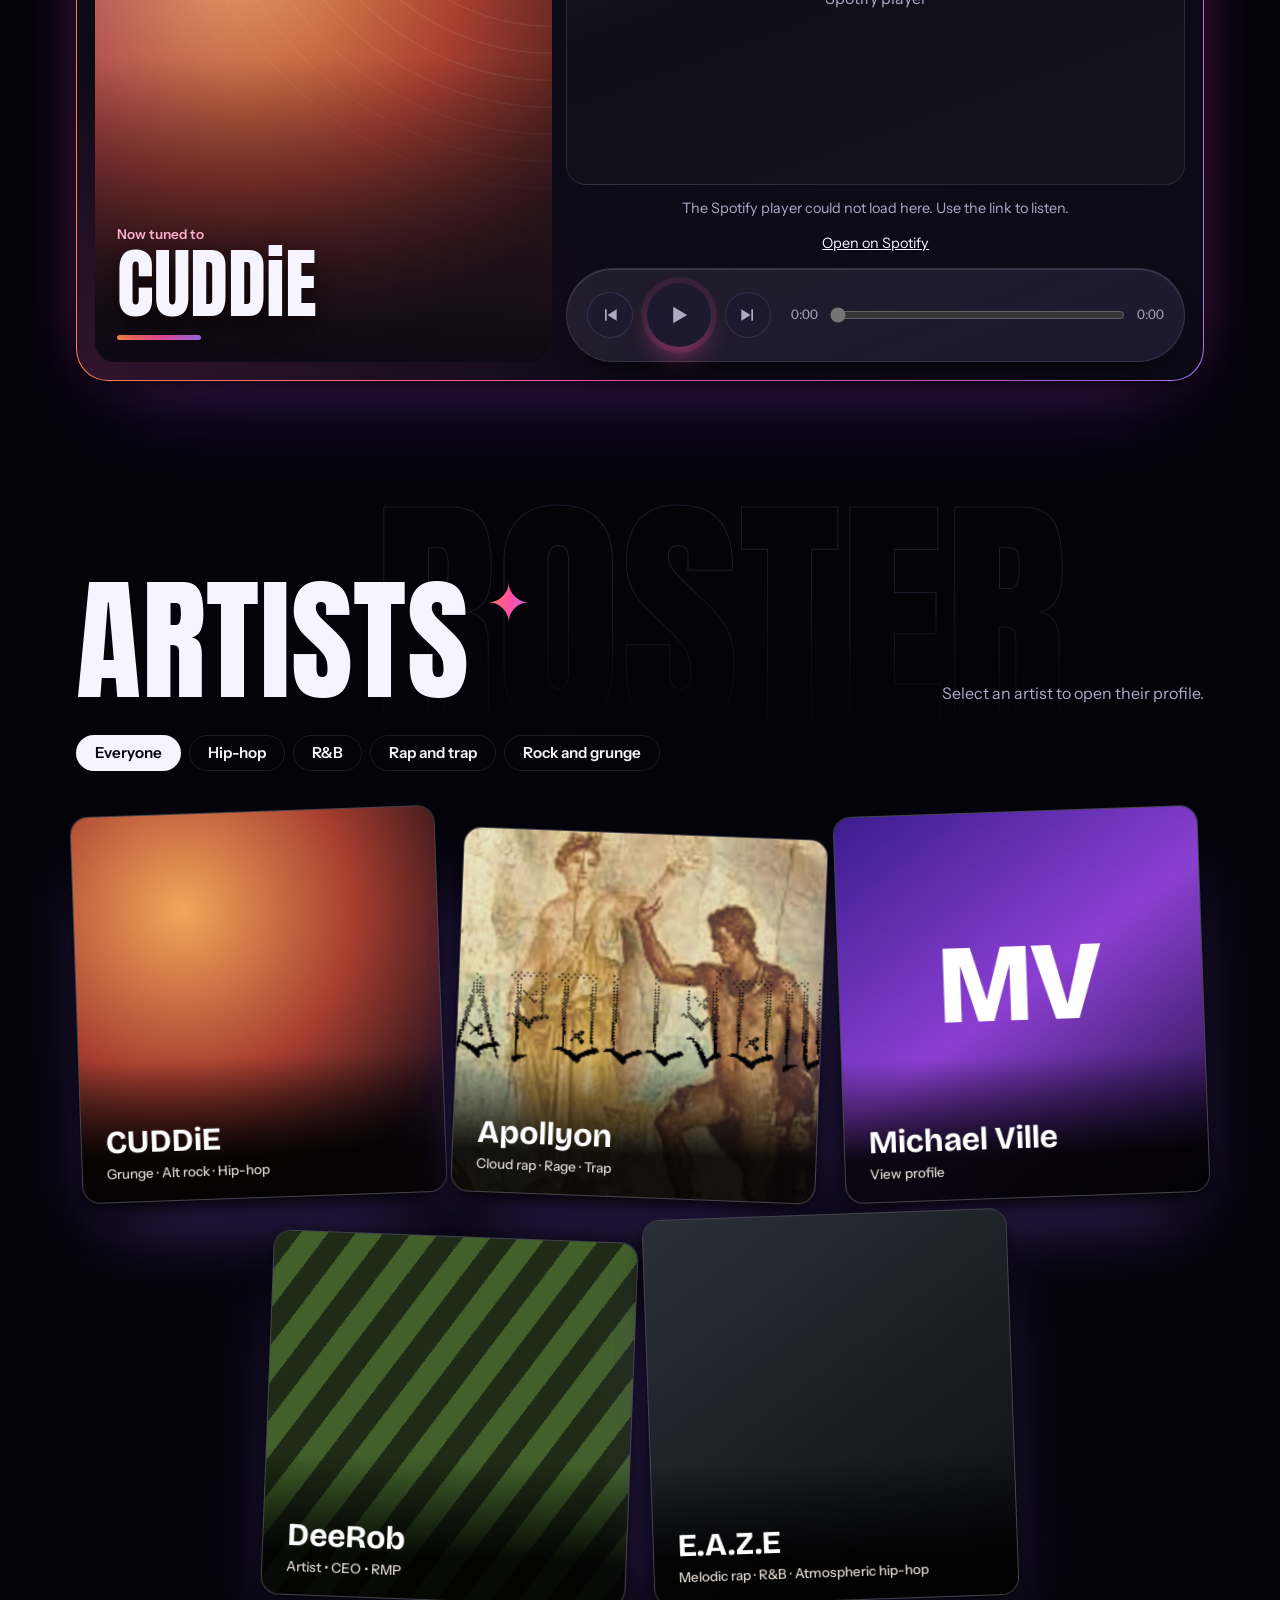
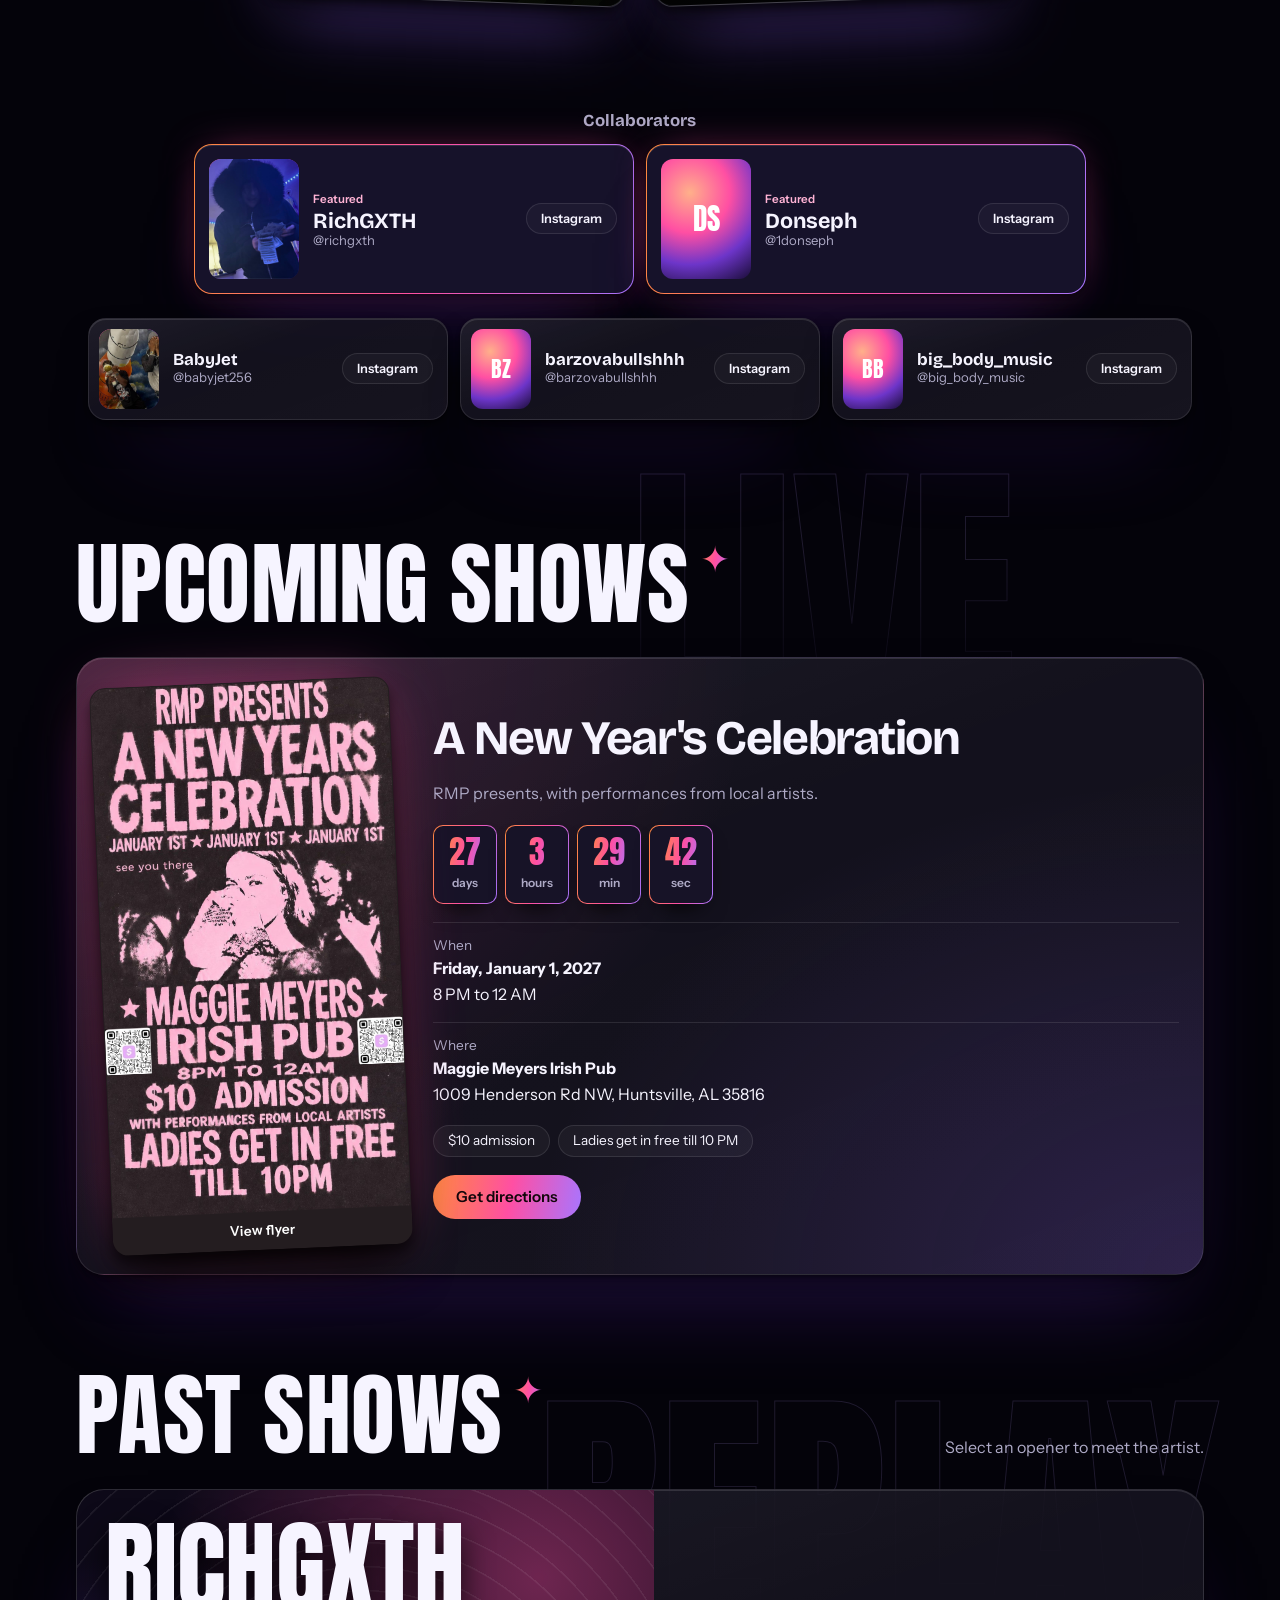
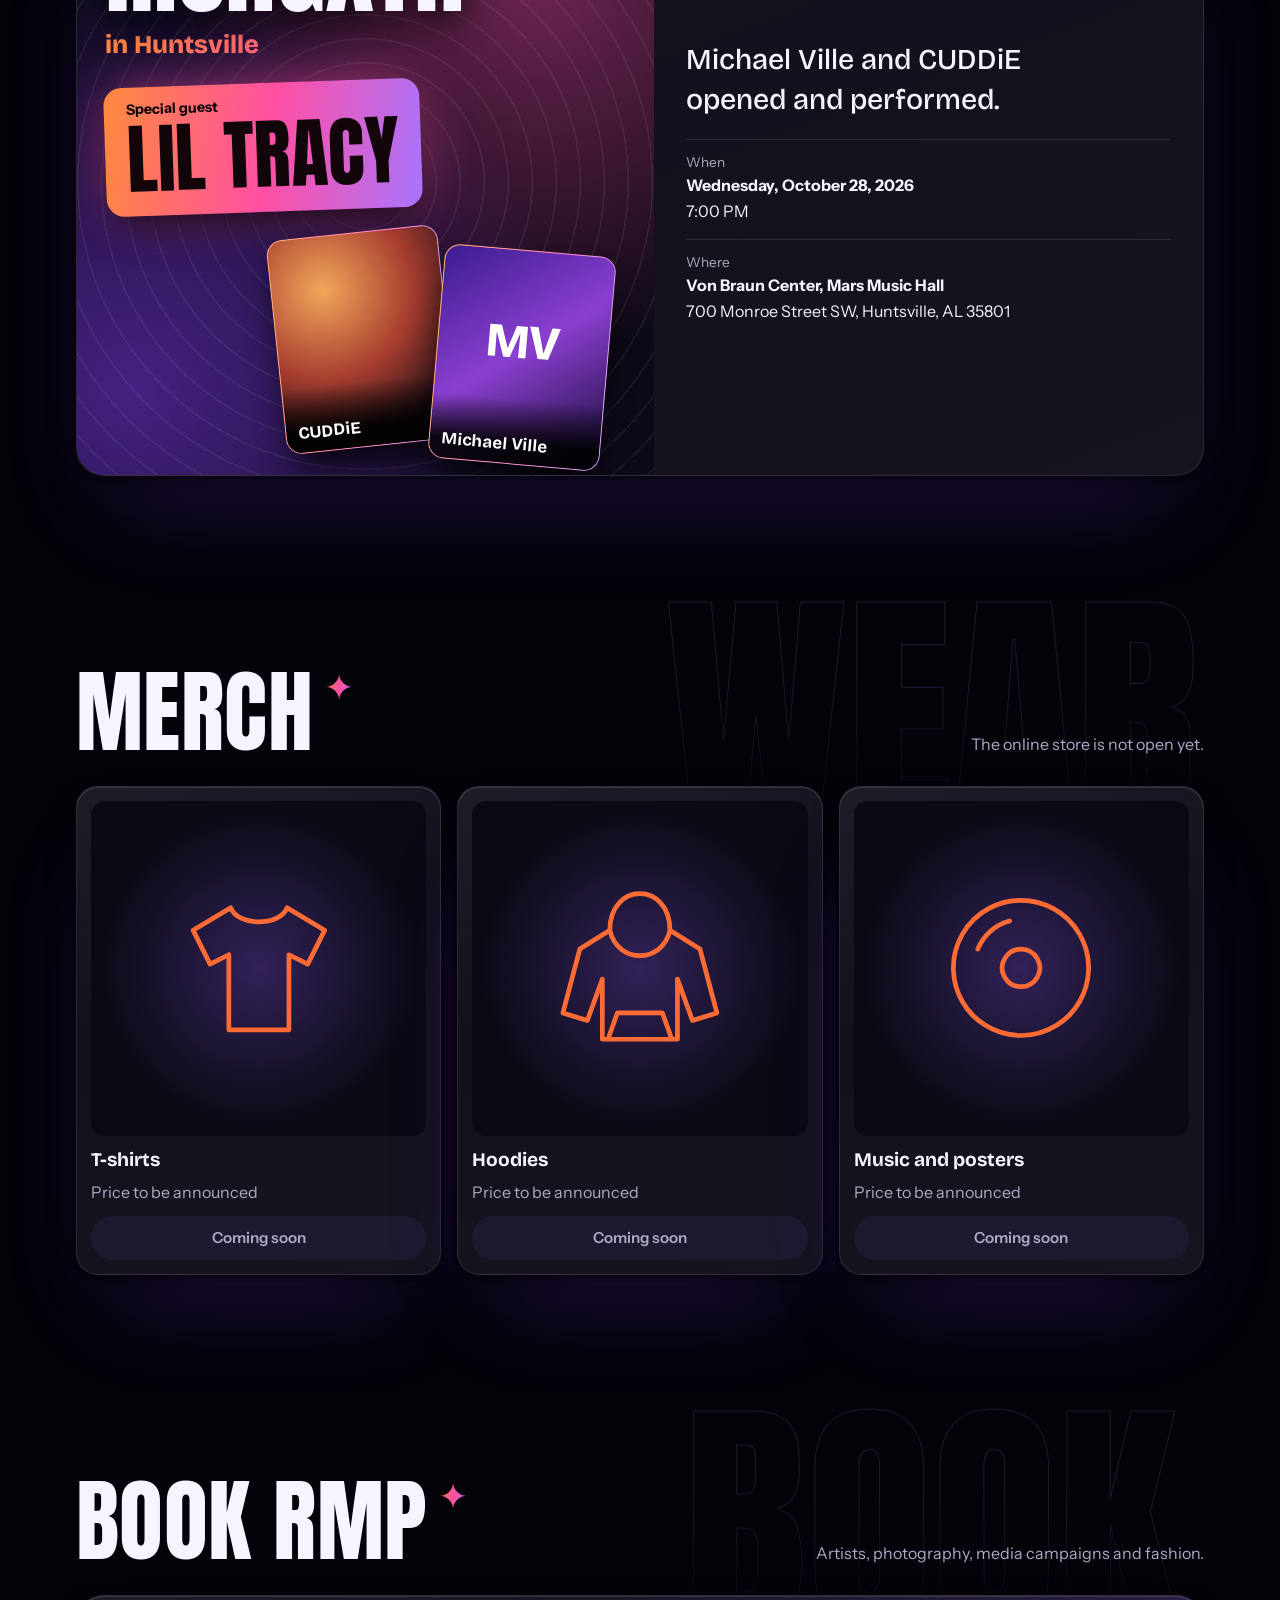
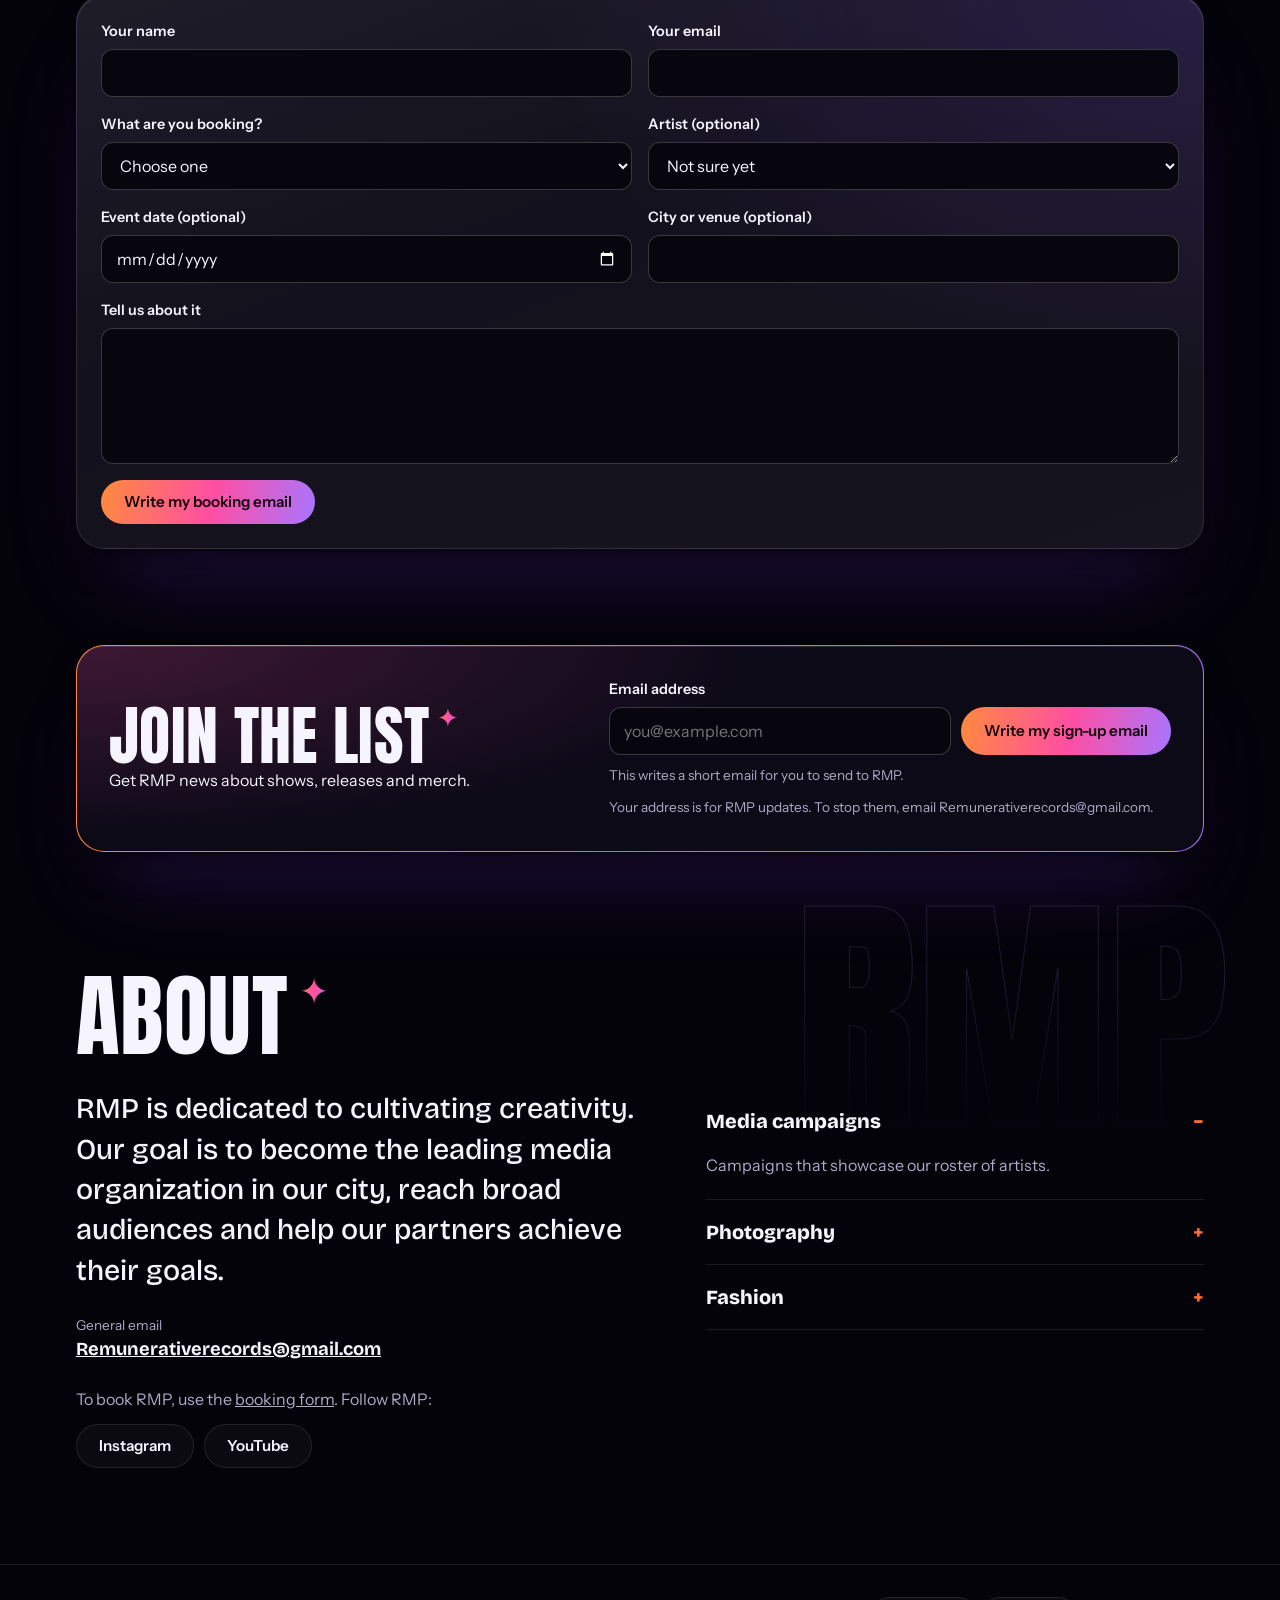
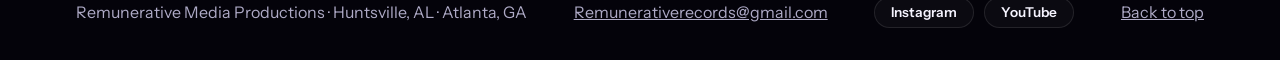
==== commit ca2da0d5: "RMP.tv" ====
--- a/index.html
+++ b/index.html
@@ -25,7 +25,7 @@
 <body>
 <div class="sky" aria-hidden="true"><i></i><i></i><i></i></div><canvas id="dust" aria-hidden="true"></canvas>
 <header><div class="wrap"><nav aria-label="Main">
-<a class="logo" href="#home">RMP</a><div class="links"><a href="#listen">Listen</a><a href="tv.html">RMP.TV</a><a href="#artists">Artists</a><a href="#shows">Shows</a><a href="#merch">Merch</a><a href="#about">About</a><a href="visualizer.html">Visualizer</a></div>
+<a class="logo" href="#home">RMP</a><div class="links"><a href="#listen">Listen</a><a href="tv.html">RMP.TV</a><a href="spotlight.html">Spotlight</a><a href="#artists">Artists</a><a href="#shows">Shows</a><a href="#merch">Merch</a><a href="#book">Book</a><a href="#about">About</a><a href="visualizer.html">Visualizer</a></div>
 <div class="progress" id="progress" aria-hidden="true"></div></nav></div></header>
 <main>
 <div class="stage" id="home"><canvas id="waves" aria-hidden="true"></canvas><div class="hero wrap"><div>
@@ -62,7 +62,28 @@
 <section id="past" data-word="Replay"><div class="head"><h2>Past shows</h2><p class="sub">Select an opener to meet the artist.</p></div><ul id="pastList"></ul></section>
 <section id="merch" data-word="Wear"><div class="head"><h2>Merch</h2><p class="sub" id="merchNote" aria-live="polite"></p></div><div class="grid" id="merchList"></div>
 <div id="cart" class="cart" hidden><h3>Your cart</h3><ul id="cartLines"></ul><p id="cartTotal"></p><p class="sub">Taxes and shipping are calculated at checkout.</p><a class="btn" id="checkout" href="#merch" target="_blank" rel="noopener">Check out on Shopify</a></div><p id="cartMsg" role="status"></p></section>
-<section id="about" data-word="RMP"><div class="head"><h2>About and booking</h2></div><div class="about"><div><p class="lead">RMP is dedicated to cultivating creativity. Our goal is to become the leading media organization in our city, reach broad audiences and help our partners achieve their goals.</p><p class="email"><span>General email</span> <a href="mailto:Remunerativerecords@gmail.com">Remunerativerecords@gmail.com</a></p><p class="sub">Booking details are coming soon. Follow RMP:</p><div class="social"><a class="btn ghost" href="https://www.instagram.com/remmediapro/" target="_blank" rel="noopener">Instagram</a><a class="btn ghost" href="https://www.youtube.com/@rrmediapro" target="_blank" rel="noopener">YouTube</a></div></div>
+<section id="book" data-word="Book"><div class="head"><h2>Book RMP</h2><p class="sub">Artists, photography, media campaigns and fashion.</p></div>
+<div class="panel-form">
+<form id="bookForm" class="fields">
+<label>Your name<input name="name" autocomplete="name" required></label>
+<label>Your email<input name="email" type="email" autocomplete="email" required></label>
+<label>What are you booking?<select name="type" required><option value="">Choose one</option><option>Artist performance</option><option>Photography</option><option>Media campaign</option><option>Fashion</option><option>Something else</option></select></label>
+<label>Artist (optional)<select name="artist" id="bookArtist"><option value="">Not sure yet</option></select></label>
+<label>Event date (optional)<input name="date" type="date"></label>
+<label>City or venue (optional)<input name="place"></label>
+<label class="full">Tell us about it<textarea name="details" rows="5" required></textarea></label>
+<div class="full"><button type="submit">Write my booking email</button></div>
+</form>
+<div class="draft" id="bookDraft" hidden><p><b>Your email is ready.</b> It isn’t sent until you send it from your email.</p><textarea readonly rows="8" aria-label="Your booking email"></textarea><div class="actions"><a class="btn" href="#book">Open in my email app</a><button type="button" class="ghost">Copy message</button></div><p class="sub" role="status"></p></div>
+</div></section>
+<section id="signup" aria-labelledby="signupHeading"><div class="signup">
+<div><h2 id="signupHeading">Join the list</h2><p>Get RMP news about shows, releases and merch.</p></div>
+<div><form id="signupForm"><label for="signupEmail">Email address</label><div class="signup-row"><input id="signupEmail" type="email" autocomplete="email" placeholder="you@example.com" required><button type="submit" id="signupButton">Write my sign-up email</button></div></form>
+<p class="sub" id="signupHow">This writes a short email for you to send to RMP.</p>
+<p class="sub">Your address is for RMP updates. To stop them, email Remunerativerecords@gmail.com.</p>
+<div class="draft" id="signupDraft" hidden><p><b>Your email is ready.</b> It isn’t sent until you send it from your email.</p><textarea readonly rows="8" aria-label="Your sign-up email"></textarea><div class="actions"><a class="btn" href="#book">Open in my email app</a><button type="button" class="ghost">Copy message</button></div><p class="sub" role="status"></p></div></div>
+</div></section>
+<section id="about" data-word="RMP"><div class="head"><h2>About</h2></div><div class="about"><div><p class="lead">RMP is dedicated to cultivating creativity. Our goal is to become the leading media organization in our city, reach broad audiences and help our partners achieve their goals.</p><p class="email"><span>General email</span> <a href="mailto:Remunerativerecords@gmail.com">Remunerativerecords@gmail.com</a></p><p class="sub">To book RMP, use the <a href="#book">booking form</a>. Follow RMP:</p><div class="social"><a class="btn ghost" href="https://www.instagram.com/remmediapro/" target="_blank" rel="noopener">Instagram</a><a class="btn ghost" href="https://www.youtube.com/@rrmediapro" target="_blank" rel="noopener">YouTube</a></div></div>
 <div><details open name="work"><summary>Media campaigns</summary><p>Campaigns that showcase our roster of artists.</p></details><details name="work"><summary>Photography</summary><p>Photo work featuring our artists.</p></details><details name="work"><summary>Fashion</summary><p>Exclusive fashion content featuring our artists.</p></details></div></div></section>
 </div></main>
 <footer><div class="wrap"><span>Remunerative Media Productions · Huntsville, AL · Atlanta, GA</span><a class="footer-mail" href="mailto:Remunerativerecords@gmail.com">Remunerativerecords@gmail.com</a><div class="social"><a class="btn ghost" href="https://www.instagram.com/remmediapro/" target="_blank" rel="noopener">Instagram</a><a class="btn ghost" href="https://www.youtube.com/@rrmediapro" target="_blank" rel="noopener">YouTube</a></div><a href="#home">Back to top</a></div></footer>
@@ -77,6 +98,7 @@
 <script src="spotify.js"></script>
 <script src="shopify.js"></script>
 <script src="app.js"></script>
+<script src="forms.js"></script>
 <script src="effects.js"></script>
 </body>
 </html>
--- a/styles.css
+++ b/styles.css
@@ -217,6 +217,10 @@
 .bill::before{content:"";position:absolute;inset:-40%;z-index:-1;background:repeating-radial-gradient(circle at 50% 50%,transparent 0 22px,#ffffff12 23px 24px)}
 .bill h3{font:400 clamp(3.6rem,8vw,6.4rem)/.98 var(--poster);text-transform:uppercase;text-shadow:0 10px 30px #000c}
 .bill h3 small{display:block;margin-top:10px;font:800 clamp(1.1rem,2.4vw,1.6rem)/1.3 var(--display);text-transform:none;text-shadow:none;background:var(--grad);-webkit-background-clip:text;background-clip:text;color:transparent}
+/* The special guest's marquee: a gradient plate that stands out against the dark poster. */
+.bill h3 .guest{display:block;width:fit-content;max-width:100%;margin-top:22px;padding:12px 22px 16px;color:var(--on);text-shadow:none;background:var(--grad);border-radius:18px;rotate:-2deg;box-shadow:0 18px 36px -12px #000e,0 0 55px -10px #ff4fa3cc}
+.guest em{display:block;font:700 .9rem/1.4 var(--body);font-style:normal;text-transform:none}
+.guest strong{display:block;font:400 clamp(2.8rem,6vw,4.8rem)/1.05 var(--poster);text-transform:uppercase;white-space:nowrap}
 .openers{display:flex;justify-content:flex-end;padding-right:6px}
 .recap .opener{position:relative;width:min(172px,46%);aspect-ratio:4/5;padding:0;overflow:hidden;border-radius:16px;border:1px solid #ffffff59;color:#fff;text-align:left;box-shadow:0 22px 34px -10px #000e;rotate:-6deg;transition:rotate .25s,translate .25s,border-color .25s}
 .recap .opener+.opener{rotate:5deg;translate:-12px 18px}
@@ -249,6 +253,25 @@
 .qty{display:flex;gap:10px;align-items:center}
 .qty button{padding:6px 14px}
 #cartMsg{margin-top:10px}
+
+/* ---------- booking and email sign-up ---------- */
+.panel-form{padding:24px;border-radius:28px;background:radial-gradient(ellipse 60% 70% at 100% 0,#8b5cf62e,transparent),var(--glass),#100e1be0;border:1px solid var(--line);box-shadow:var(--lift)}
+.fields{display:grid;grid-template-columns:repeat(2,minmax(0,1fr));gap:16px}
+.fields .full{grid-column:1/-1}
+.panel-form label,.signup label{display:flex;flex-direction:column;gap:6px;font-weight:600;font-size:.9rem;min-width:0}
+input:not([type=range]):not([type=file]),textarea,.fields select{width:100%;min-width:0;min-height:48px;padding:11px 14px;font:400 1rem/1.4 var(--body);color:var(--fg);background:#07060f;border:1px solid #ffffff33;border-radius:12px}
+textarea{resize:vertical}
+.fields input:focus,.fields textarea:focus,.fields select:focus,#signupEmail:focus{border-color:var(--pink)}
+.draft{display:flex;flex-direction:column;gap:12px;margin-top:20px;padding-top:20px;border-top:1px solid var(--line)}
+.draft textarea{font-size:.9rem}
+.draft [role=status]:empty{display:none}
+#signup{padding-block:0 24px}
+.signup{display:grid;grid-template-columns:minmax(0,.9fr) minmax(0,1.1fr);gap:24px 40px;align-items:center;padding:32px;border:1px solid transparent;border-radius:28px;background:radial-gradient(ellipse 60% 90% at 0 0,#ff4fa333,transparent) padding-box,linear-gradient(#0d0a18,#0d0a18) padding-box,var(--grad) border-box;box-shadow:var(--lift)}
+.signup h2{font-size:clamp(2.4rem,6vw,4rem)}
+.signup>div{min-width:0}
+.signup .sub{font-size:.85rem;margin-top:10px;overflow-wrap:anywhere}
+.signup-row{display:flex;flex-wrap:wrap;gap:10px;margin-top:6px}
+.signup-row input{flex:1 1 220px;width:auto!important}
 
 /* ---------- about and footer ---------- */
 .about{display:grid;grid-template-columns:minmax(0,1.2fr) minmax(0,1fr);gap:32px;align-items:start}
@@ -294,7 +317,11 @@
 #poster img{display:block;margin-top:10px;max-width:100%;max-height:calc(100vh - 160px);width:auto;border-radius:14px}
 
 /* ---------- screen sizes (largest first) ---------- */
+@media(max-width:1020px){
+  .links a{padding-inline:8px;font-size:.84rem}
+}
 @media(max-width:900px){
+  .signup{grid-template-columns:minmax(0,1fr);padding:22px}
   .tuned,.about,.recap{grid-template-columns:minmax(0,1fr)}
   .poster{min-height:380px}
   .artists>.artist{width:calc((100% - 16px)/2)}
@@ -303,13 +330,16 @@
 @media(max-width:720px){
   nav{flex-wrap:wrap;gap:2px;padding:8px 10px;border-radius:22px}
   .logo{padding-left:6px;width:100%}
-  .links{width:100%;justify-content:space-between;gap:0}
+  .links{width:100%;flex-wrap:wrap;justify-content:center;gap:0 4px}
   .links a{padding:6px 5px;font-size:.8rem}
-  .stage{margin-top:-108px;padding-top:108px}
+  .stage{margin-top:-138px;padding-top:138px}
   .hero{grid-template-columns:minmax(0,1fr);padding-top:24px}
   .mark{order:-1;width:min(240px,70%)}
-  section{scroll-margin-top:92px}
+  section{scroll-margin-top:122px}
   section::before{top:30px}
+  .links a{padding:6px 7px;font-size:.8rem}
+  .panel-form{padding:16px;border-radius:22px}
+  .fields{grid-template-columns:minmax(0,1fr)}
   .radio{padding:12px;border-radius:26px}
   .channels{grid-template-columns:repeat(auto-fit,minmax(84px,1fr));gap:8px}
   .channel{flex-direction:column;gap:6px;text-align:center;border-radius:20px;padding:10px 4px}
